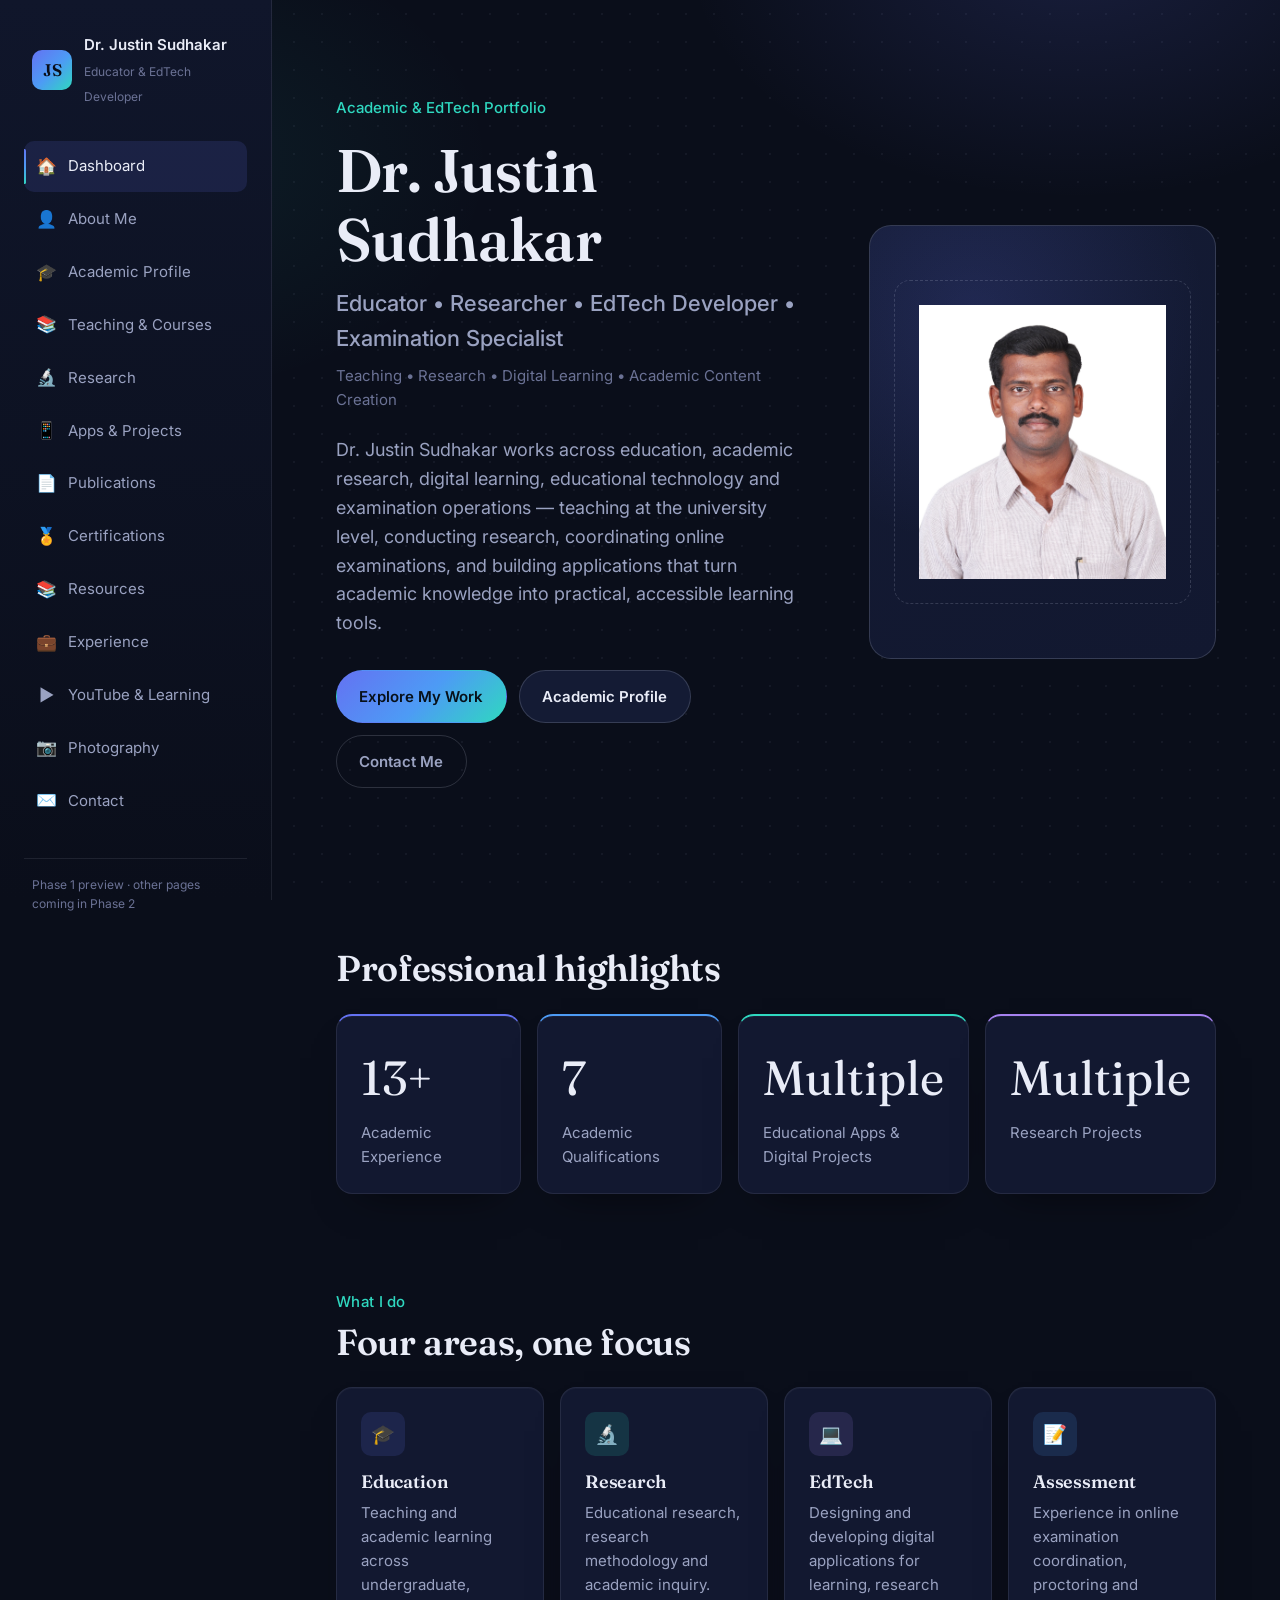
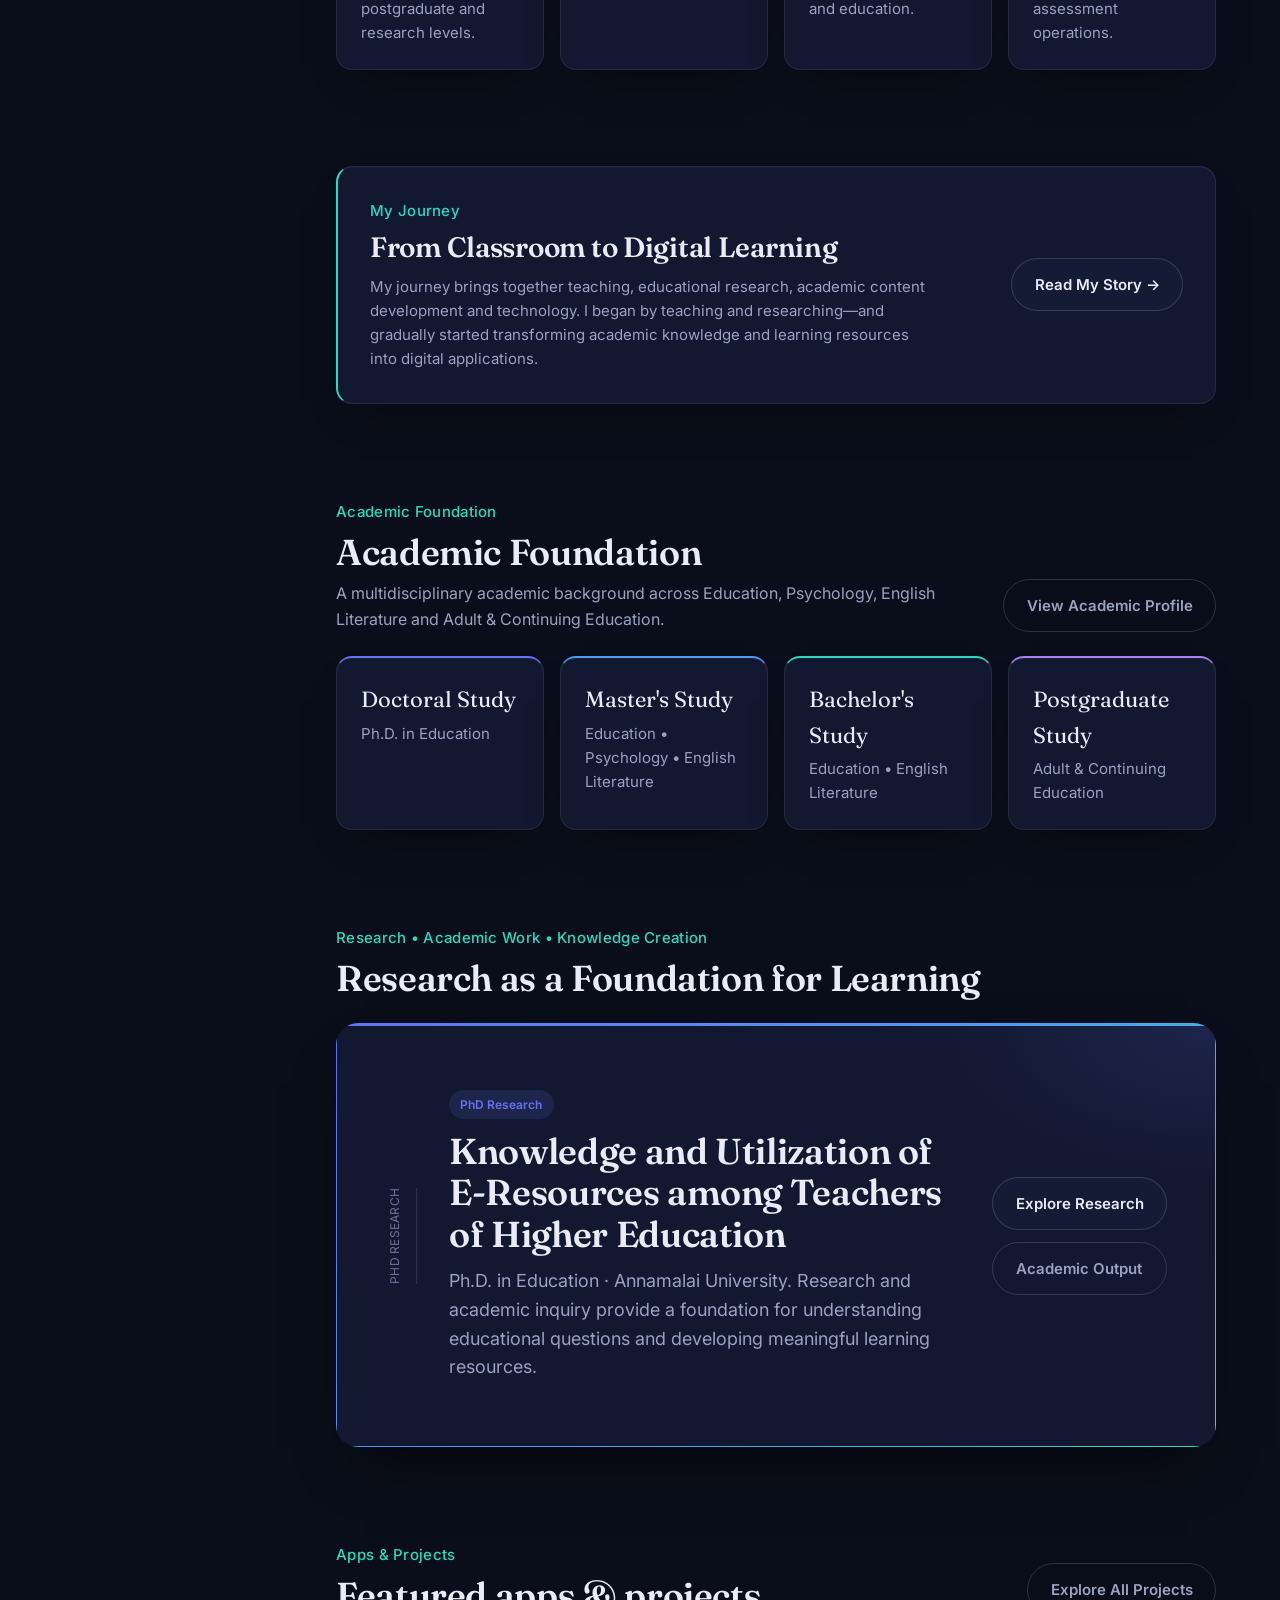
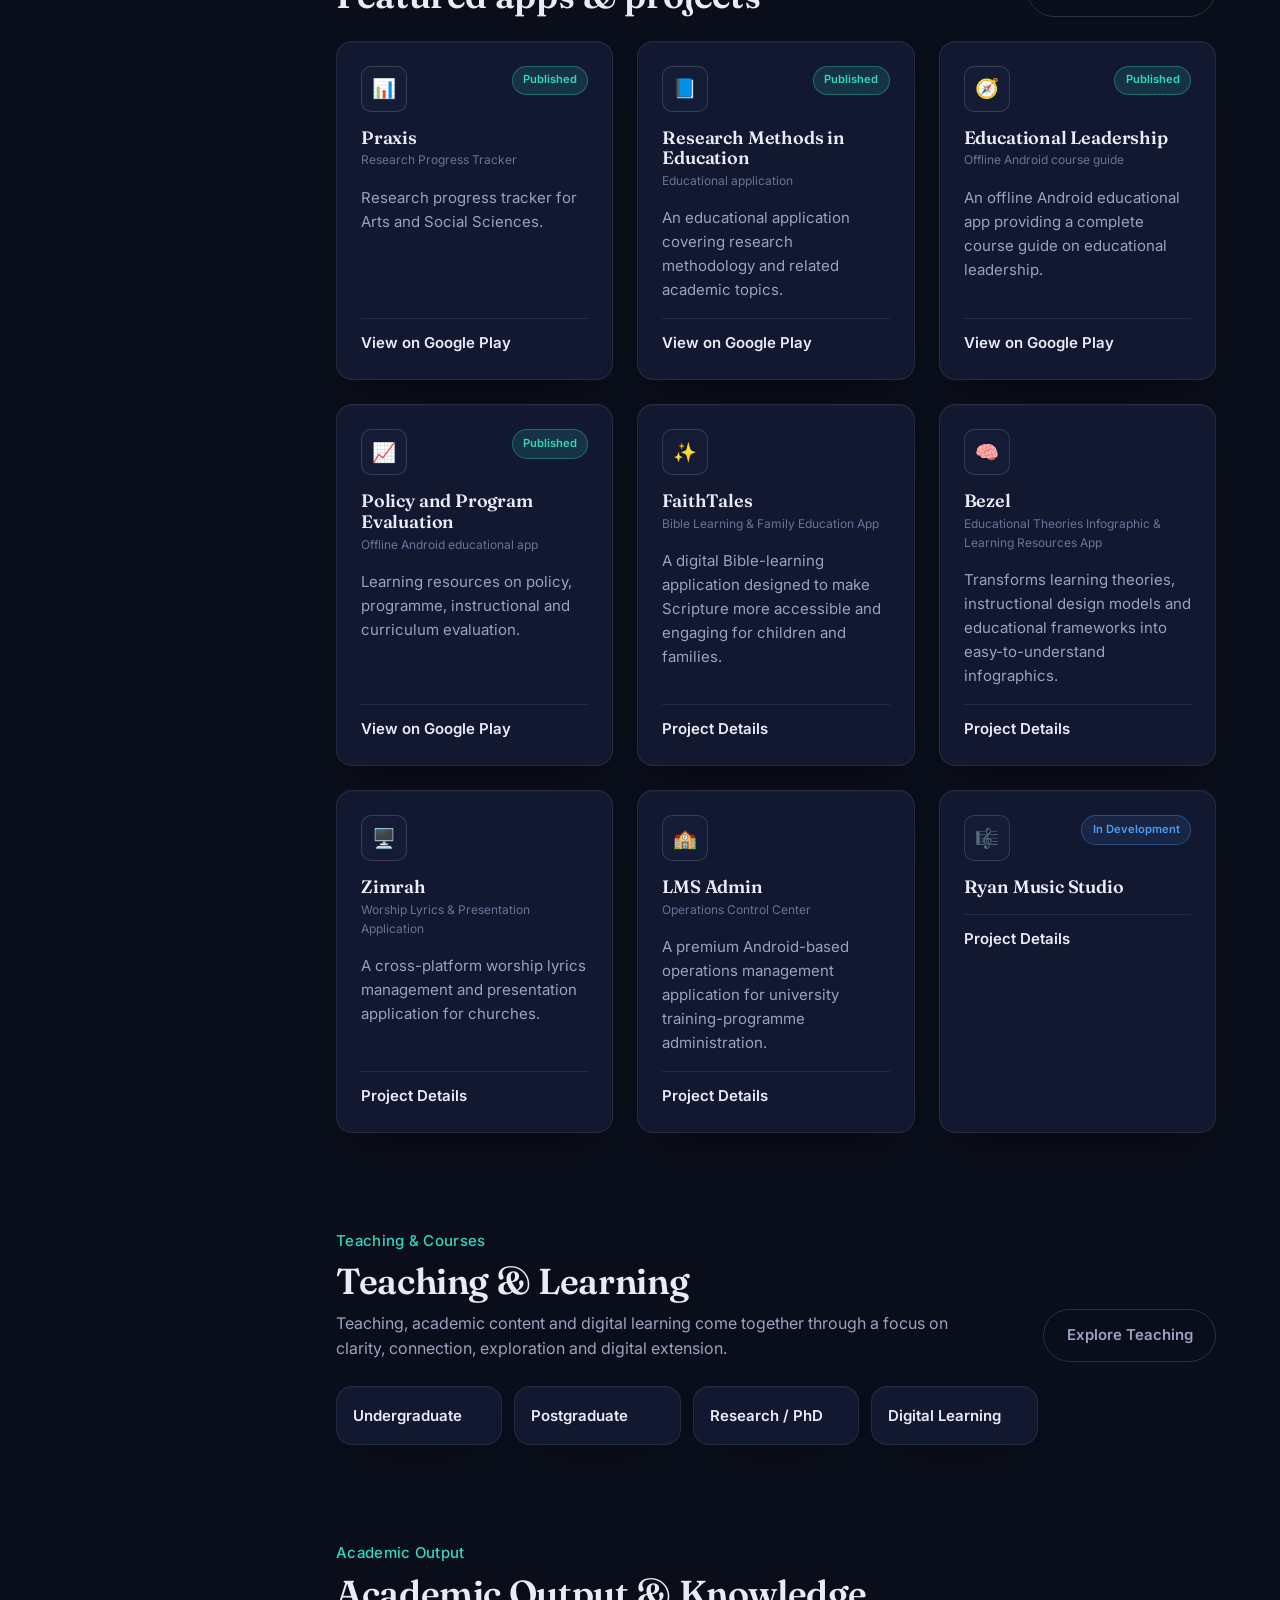
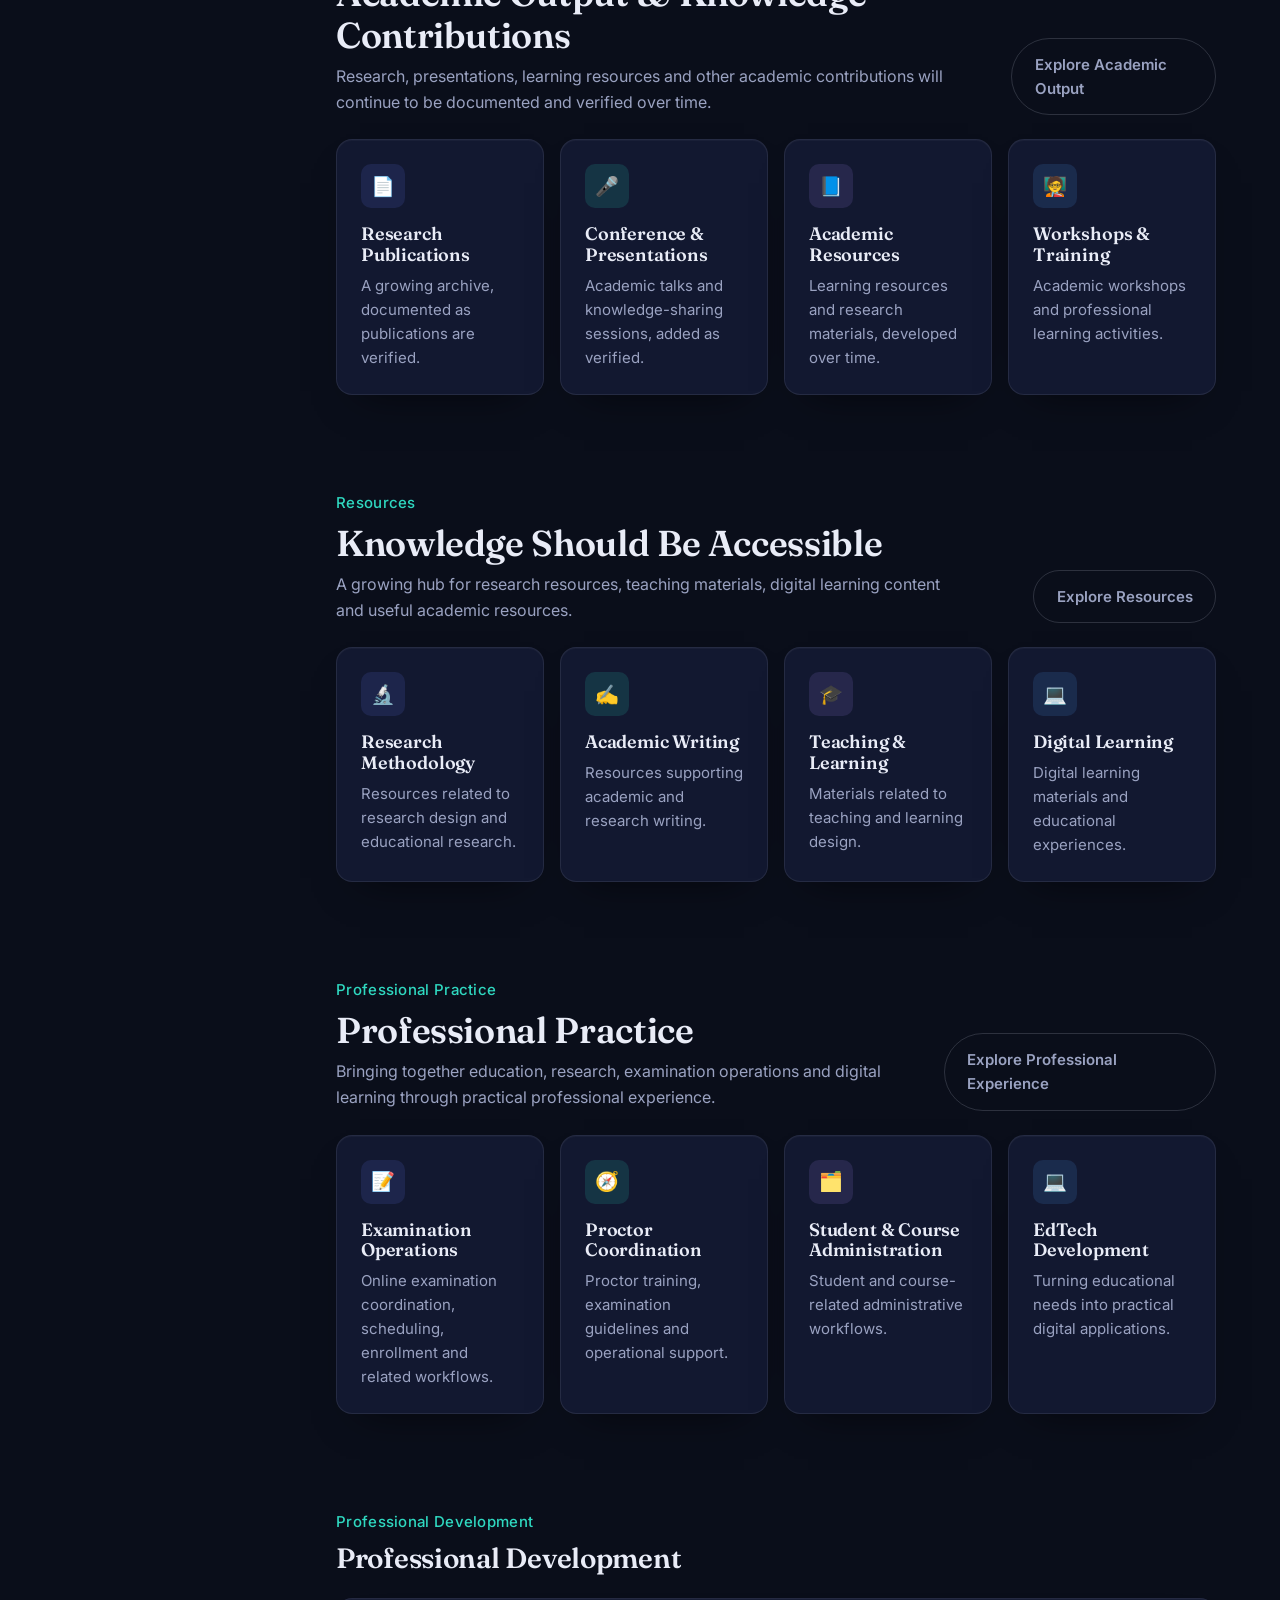
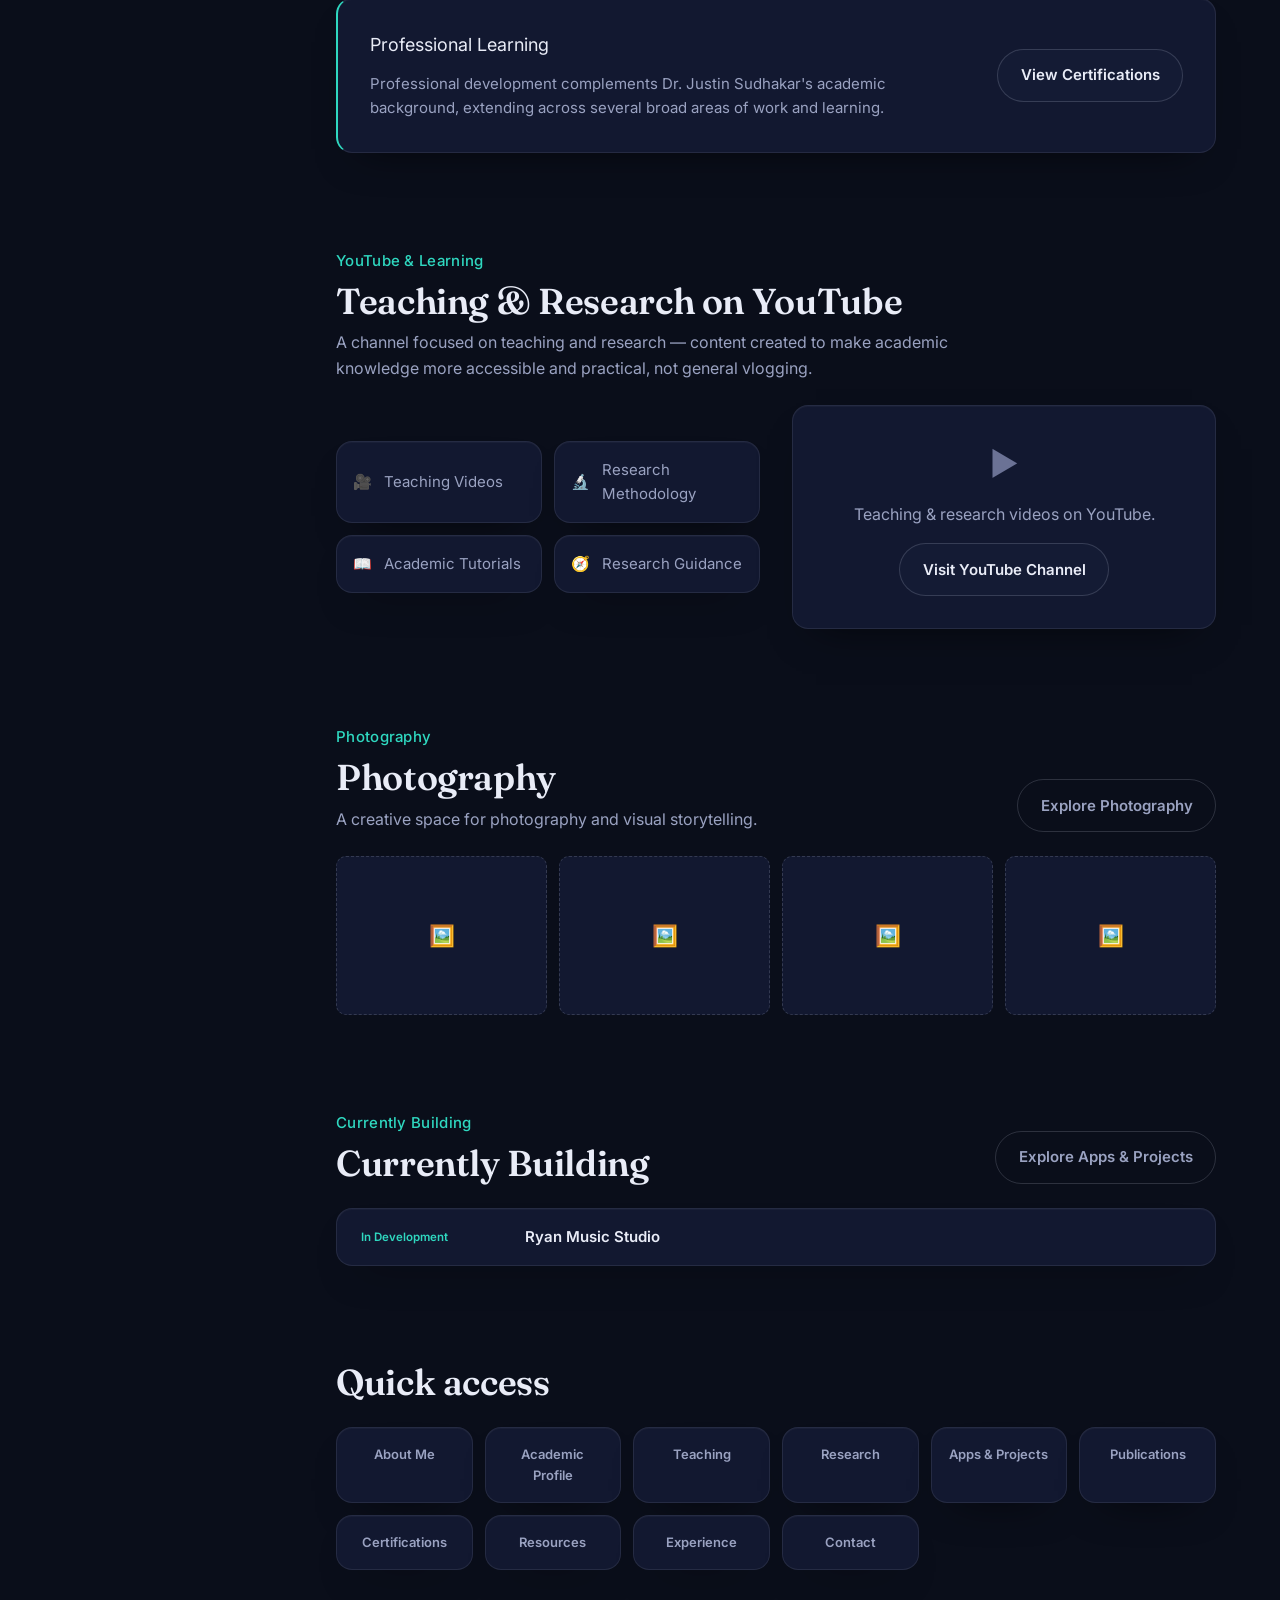
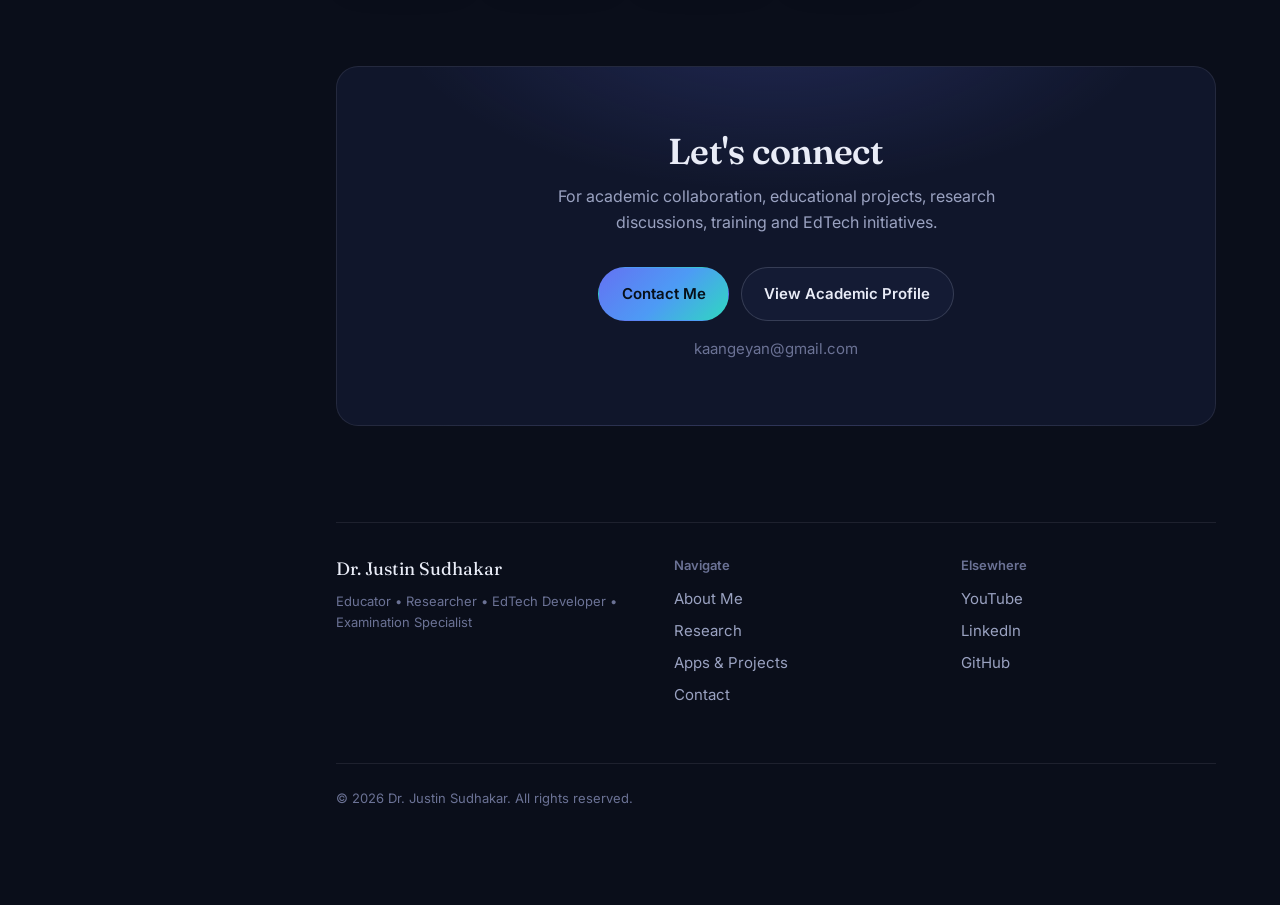
==== index.html @ 2cd18931 "Clean portfolio placeholders and metadata Co-Authored-By: Claude Opus 5.5 <noreply@anthropic.com>" ====
<!DOCTYPE html>
<html lang="en">
<head>
<meta charset="UTF-8" />
<meta name="viewport" content="width=device-width, initial-scale=1.0" />
<title>Academic &amp; EdTech Portfolio | Dr. Justin Sudhakar</title>
<meta name="description" content="Dr. Justin Sudhakar is an educator and researcher working across teaching, academic research and educational technology, building digital tools that make learning more accessible." />
<meta property="og:title" content="Academic & EdTech Portfolio | Dr. Justin Sudhakar" />
<meta property="og:description" content="Dr. Justin Sudhakar is an educator and researcher working across teaching, academic research and educational technology, building digital tools that make learning more accessible." />
<meta property="og:type" content="profile" />
<meta property="og:url" content="https://kaangeyan.github.io/justin-portfolio/" />
<meta property="og:image" content="[ADD OG IMAGE URL]" />
<link rel="canonical" href="https://kaangeyan.github.io/justin-portfolio/" />
<link rel="icon" href="data:," />

<link rel="preconnect" href="https://fonts.googleapis.com" />
<link rel="preconnect" href="https://fonts.gstatic.com" crossorigin />
<link href="https://fonts.googleapis.com/css2?family=Fraunces:opsz,wght@9..144,500;9..144,600&family=Inter:wght@400;500;600;700&display=swap" rel="stylesheet" />

<link rel="stylesheet" href="css/styles.css" />
</head>
<body>
<div class="bg-field" aria-hidden="true"></div>

<div class="shell">

  <!-- ================= Sidebar navigation (desktop) ================= -->
  <aside class="sidebar" aria-label="Primary">
    <a class="brand" href="index.html">
      <span class="brand-mark" aria-hidden="true">JS</span>
      <span class="brand-text">
        <span class="brand-name">Dr. Justin Sudhakar</span>
        <span class="brand-role">Educator &amp; EdTech Developer</span>
      </span>
    </a>

    <nav>
      <ul class="nav-list">
        <li><a class="nav-link" href="index.html" aria-current="page"><span class="nav-icon">🏠</span>Dashboard</a></li>
        <li><a class="nav-link" href="about.html"><span class="nav-icon">👤</span>About Me</a></li>
        <li><a class="nav-link" href="academic-profile.html"><span class="nav-icon">🎓</span>Academic Profile</a></li>
        <li><a class="nav-link" href="teaching.html"><span class="nav-icon">📚</span>Teaching &amp; Courses</a></li>
        <li><a class="nav-link" href="research.html"><span class="nav-icon">🔬</span>Research</a></li>
        <li><a class="nav-link" href="projects.html"><span class="nav-icon">📱</span>Apps &amp; Projects</a></li>
        <li><a class="nav-link" href="publications.html"><span class="nav-icon">📄</span>Publications</a></li>
        <li><a class="nav-link" href="certifications.html"><span class="nav-icon">🏅</span>Certifications</a></li>
        <li><a class="nav-link" href="resources.html"><span class="nav-icon">📚</span>Resources</a></li>
        <li><a class="nav-link" href="experience.html"><span class="nav-icon">💼</span>Experience</a></li>
        <li><a class="nav-link" href="youtube.html"><span class="nav-icon">▶️</span>YouTube &amp; Learning</a></li>
        <li><a class="nav-link" href="photography.html"><span class="nav-icon">📷</span>Photography</a></li>
        <li><a class="nav-link" href="contact.html"><span class="nav-icon">✉️</span>Contact</a></li>
      </ul>
    </nav>

    <div class="sidebar-footer">
      Phase 1 preview · other pages coming in Phase 2
    </div>
  </aside>

  <!-- ================= Mobile top bar ================= -->
  <header class="topbar">
    <a class="brand" href="index.html" style="padding:0;">
      <span class="brand-mark" aria-hidden="true">JS</span>
      <span class="brand-text">
        <span class="brand-name">Dr. Justin Sudhakar</span>
      </span>
    </a>
    <button class="menu-toggle" id="menuToggle" aria-label="Open menu" aria-expanded="false" aria-controls="mobileNav">
      <span aria-hidden="true">☰</span>
    </button>
  </header>

  <!-- ================= Mobile nav drawer ================= -->
  <div class="mobile-nav" id="mobileNav">
    <div class="mobile-nav-backdrop" id="mobileNavBackdrop"></div>
    <div class="mobile-nav-panel" role="dialog" aria-modal="true" aria-label="Site navigation">
      <div class="mobile-nav-header">
        <span class="brand-text">
          <span class="brand-name">Menu</span>
        </span>
        <button class="menu-toggle" id="menuClose" aria-label="Close menu">
          <span aria-hidden="true">✕</span>
        </button>
      </div>
      <nav>
        <ul class="nav-list">
          <li><a class="nav-link" href="index.html" aria-current="page"><span class="nav-icon">🏠</span>Dashboard</a></li>
          <li><a class="nav-link" href="about.html"><span class="nav-icon">👤</span>About Me</a></li>
          <li><a class="nav-link" href="academic-profile.html"><span class="nav-icon">🎓</span>Academic Profile</a></li>
          <li><a class="nav-link" href="teaching.html"><span class="nav-icon">📚</span>Teaching &amp; Courses</a></li>
          <li><a class="nav-link" href="research.html"><span class="nav-icon">🔬</span>Research</a></li>
          <li><a class="nav-link" href="projects.html"><span class="nav-icon">📱</span>Apps &amp; Projects</a></li>
          <li><a class="nav-link" href="publications.html"><span class="nav-icon">📄</span>Publications</a></li>
          <li><a class="nav-link" href="certifications.html"><span class="nav-icon">🏅</span>Certifications</a></li>
          <li><a class="nav-link" href="resources.html"><span class="nav-icon">📚</span>Resources</a></li>
          <li><a class="nav-link" href="experience.html"><span class="nav-icon">💼</span>Experience</a></li>
          <li><a class="nav-link" href="youtube.html"><span class="nav-icon">▶️</span>YouTube &amp; Learning</a></li>
          <li><a class="nav-link" href="photography.html"><span class="nav-icon">📷</span>Photography</a></li>
          <li><a class="nav-link" href="contact.html"><span class="nav-icon">✉️</span>Contact</a></li>
        </ul>
      </nav>
    </div>
  </div>

  <!-- ================= Main content ================= -->
  <main class="main" id="main">

    <!-- ===== Hero ===== -->
    <section class="hero page-section">
      <div>
        <p class="hero-eyebrow">Academic &amp; EdTech Portfolio</p>
        <h1 class="hero-name">Dr. Justin Sudhakar</h1>
        <p class="hero-role">Educator • Researcher • EdTech Developer • Examination Specialist</p>
        <p class="hero-tags">Teaching • Research • Digital Learning • Academic Content Creation</p>
        <p class="hero-copy">
          Dr. Justin Sudhakar works across education, academic research, digital learning,
          educational technology and examination operations — teaching at the university level,
          conducting research, coordinating online examinations, and building applications that
          turn academic knowledge into practical, accessible learning tools.
        </p>
        <div class="hero-actions">
          <a class="btn btn-primary" href="projects.html">Explore My Work</a>
          <a class="btn btn-secondary" href="academic-profile.html">Academic Profile</a>
          <a class="btn btn-ghost" href="contact.html">Contact Me</a>
        </div>
      </div>
      <div class="hero-portrait">
<div class="portrait-placeholder">
  <img
    src="assets/img/justin-sudhakar.jpg"
    alt="Dr. Justin Sudhakar"
    class="hero-portrait-img"
  >
</div>
      </div>
    </section>

    <!-- ===== Professional highlights ===== -->
    <section class="page-section" aria-labelledby="highlights-title">
      <h2 class="section-title" id="highlights-title">Professional highlights</h2>
      <div class="metric-grid" style="margin-top:var(--sp-5);">
        <div class="card metric-card">
          <div class="metric-value">13+</div>
          <div class="metric-label">Academic Experience</div>
        </div>
        <div class="card metric-card">
          <div class="metric-value">7</div>
          <div class="metric-label">Academic Qualifications</div>
        </div>
        <div class="card metric-card">
          <div class="metric-value">Multiple</div>
          <div class="metric-label">Educational Apps &amp; Digital Projects</div>
        </div>
        <div class="card metric-card">
          <div class="metric-value">Multiple</div>
          <div class="metric-label">Research Projects</div>
        </div>
      </div>
    </section>

    <!-- ===== What I do ===== -->
    <section class="page-section" aria-labelledby="focus-title">
      <div class="section-head">
        <div>
          <p class="eyebrow">What I do</p>
          <h2 class="section-title" id="focus-title">Four areas, one focus</h2>
        </div>
      </div>
      <div class="focus-grid">
        <div class="card focus-card">
          <div class="focus-icon" aria-hidden="true">🎓</div>
          <h3 class="focus-title">Education</h3>
          <p class="focus-desc">Teaching and academic learning across undergraduate, postgraduate and research levels.</p>
        </div>
        <div class="card focus-card">
          <div class="focus-icon" aria-hidden="true">🔬</div>
          <h3 class="focus-title">Research</h3>
          <p class="focus-desc">Educational research, research methodology and academic inquiry.</p>
        </div>
        <div class="card focus-card">
          <div class="focus-icon" aria-hidden="true">💻</div>
          <h3 class="focus-title">EdTech</h3>
          <p class="focus-desc">Designing and developing digital applications for learning, research and education.</p>
        </div>
        <div class="card focus-card">
          <div class="focus-icon" aria-hidden="true">📝</div>
          <h3 class="focus-title">Assessment</h3>
          <p class="focus-desc">Experience in online examination coordination, proctoring and assessment operations.</p>
        </div>
      </div>
    </section>

    <!-- ===== Journey teaser ===== -->
    <section class="page-section" aria-labelledby="journey-title">
      <div class="card journey-panel">
        <div>
          <p class="eyebrow">My Journey</p>
          <h2 class="section-title" id="journey-title" style="margin-top:var(--sp-2); font-size:var(--fs-xl);">From Classroom to Digital Learning</h2>
          <p class="journey-copy">My journey brings together teaching, educational research, academic content development and technology. I began by teaching and researching—and gradually started transforming academic knowledge and learning resources into digital applications.</p>
        </div>
        <a class="btn btn-secondary journey-btn" href="about.html">Read My Story →</a>
      </div>
    </section>

    <!-- ===== Academic Foundation ===== -->
    <section class="page-section" aria-labelledby="foundation-title">
      <div class="section-head">
        <div>
          <p class="eyebrow">Academic Foundation</p>
          <h2 class="section-title" id="foundation-title">Academic Foundation</h2>
          <p class="section-lede">A multidisciplinary academic background across Education, Psychology, English Literature and Adult &amp; Continuing Education.</p>
        </div>
        <a class="btn btn-ghost" href="academic-profile.html">View Academic Profile</a>
      </div>
      <div class="metric-grid" style="margin-top:var(--sp-5);">
        <div class="card metric-card">
          <div class="metric-value" style="font-size:var(--fs-lg);">Doctoral Study</div>
          <div class="metric-label">Ph.D. in Education</div>
        </div>
        <div class="card metric-card">
          <div class="metric-value" style="font-size:var(--fs-lg);">Master's Study</div>
          <div class="metric-label">Education • Psychology • English Literature</div>
        </div>
        <div class="card metric-card">
          <div class="metric-value" style="font-size:var(--fs-lg);">Bachelor's Study</div>
          <div class="metric-label">Education • English Literature</div>
        </div>
        <div class="card metric-card">
          <div class="metric-value" style="font-size:var(--fs-lg);">Postgraduate Study</div>
          <div class="metric-label">Adult &amp; Continuing Education</div>
        </div>
      </div>
    </section>

    <!-- ===== Featured research ===== -->
    <section class="page-section" aria-labelledby="research-title">
      <p class="eyebrow">Research • Academic Work • Knowledge Creation</p>
      <h2 class="section-title" id="research-title" style="margin-top:var(--sp-2);">Research as a Foundation for Learning</h2>

      <div class="research-feature research-feature--emphasis" style="margin-top:var(--sp-5);">
        <span class="research-kicker" aria-hidden="true">PHD RESEARCH</span>
        <div>
          <span class="research-tag">PhD Research</span>
          <h3 class="research-title">Knowledge and Utilization of E-Resources among Teachers of Higher Education</h3>
          <p class="research-note">Ph.D. in Education · Annamalai University. Research and academic inquiry provide a foundation for understanding educational questions and developing meaningful learning resources.</p>
        </div>
        <div style="display:flex; flex-direction:column; gap:var(--sp-3);">
          <a class="btn btn-secondary" href="research.html">Explore Research</a>
          <a class="btn btn-ghost" href="publications.html">Academic Output</a>
        </div>
      </div>
    </section>

    <!-- ===== Featured apps & projects ===== -->
    <section class="page-section" aria-labelledby="projects-title">
      <div class="section-head">
        <div>
          <p class="eyebrow">Apps &amp; Projects</p>
          <h2 class="section-title" id="projects-title">Featured apps &amp; projects</h2>
        </div>
        <a class="btn btn-ghost" href="projects.html">Explore All Projects</a>
      </div>

      <div class="project-grid">

        <article class="card project-card">
          <div class="project-top">
            <div class="project-icon" aria-hidden="true">📊</div>
            <span class="status-badge is-published">Published</span>
          </div>
          <div>
            <h3 class="project-name">Praxis</h3>
            <p class="project-category">Research Progress Tracker</p>
          </div>
          <p class="project-desc">Research progress tracker for Arts and Social Sciences.</p>
          <a class="project-link" href="https://play.google.com/store/apps/details?id=com.praxis.app" target="_blank" rel="noopener noreferrer">View on Google Play</a>
        </article>

        <article class="card project-card">
          <div class="project-top">
            <div class="project-icon" aria-hidden="true">📘</div>
            <span class="status-badge is-published">Published</span>
          </div>
          <div>
            <h3 class="project-name">Research Methods in Education</h3>
            <p class="project-category">Educational application</p>
          </div>
          <p class="project-desc">An educational application covering research methodology and related academic topics.</p>
          <a class="project-link" href="https://play.google.com/store/apps/details?id=com.justinsnotes.educationalresearchmethodology" target="_blank" rel="noopener noreferrer">View on Google Play</a>
        </article>

        <article class="card project-card">
          <div class="project-top">
            <div class="project-icon" aria-hidden="true">🧭</div>
            <span class="status-badge is-published">Published</span>
          </div>
          <div>
            <h3 class="project-name">Educational Leadership</h3>
            <p class="project-category">Offline Android course guide</p>
          </div>
          <p class="project-desc">An offline Android educational app providing a complete course guide on educational leadership.</p>
          <a class="project-link" href="https://play.google.com/store/apps/details?id=com.kaangeyan.eduleadership" target="_blank" rel="noopener noreferrer">View on Google Play</a>
        </article>

        <article class="card project-card">
          <div class="project-top">
            <div class="project-icon" aria-hidden="true">📈</div>
            <span class="status-badge is-published">Published</span>
          </div>
          <div>
            <h3 class="project-name">Policy and Program Evaluation</h3>
            <p class="project-category">Offline Android educational app</p>
          </div>
          <p class="project-desc">Learning resources on policy, programme, instructional and curriculum evaluation.</p>
          <a class="project-link" href="https://play.google.com/store/apps/details?id=com.justinsnotes.policyprogrameval" target="_blank" rel="noopener noreferrer">View on Google Play</a>
        </article>

        <article class="card project-card">
          <div class="project-top">
            <div class="project-icon" aria-hidden="true">✨</div>
          </div>
          <div>
            <h3 class="project-name">FaithTales</h3>
            <p class="project-category">Bible Learning &amp; Family Education App</p>
          </div>
          <p class="project-desc">A digital Bible-learning application designed to make Scripture more accessible and engaging for children and families.</p>
          <a class="project-link" href="projects.html#faithtales">Project Details</a>
        </article>

        <article class="card project-card">
          <div class="project-top">
            <div class="project-icon" aria-hidden="true">🧠</div>
          </div>
          <div>
            <h3 class="project-name">Bezel</h3>
            <p class="project-category">Educational Theories Infographic &amp; Learning Resources App</p>
          </div>
          <p class="project-desc">Transforms learning theories, instructional design models and educational frameworks into easy-to-understand infographics.</p>
          <a class="project-link" href="projects.html#bezel">Project Details</a>
        </article>

        <article class="card project-card">
          <div class="project-top">
            <div class="project-icon" aria-hidden="true">🖥️</div>
          </div>
          <div>
            <h3 class="project-name">Zimrah</h3>
            <p class="project-category">Worship Lyrics &amp; Presentation Application</p>
          </div>
          <p class="project-desc">A cross-platform worship lyrics management and presentation application for churches.</p>
          <a class="project-link" href="projects.html#zimrah">Project Details</a>
        </article>

        <article class="card project-card">
          <div class="project-top">
            <div class="project-icon" aria-hidden="true">🏫</div>
          </div>
          <div>
            <h3 class="project-name">LMS Admin</h3>
            <p class="project-category">Operations Control Center</p>
          </div>
          <p class="project-desc">A premium Android-based operations management application for university training-programme administration.</p>
          <a class="project-link" href="projects.html#lms-admin">Project Details</a>
        </article>

        <article class="card project-card">
          <div class="project-top">
            <div class="project-icon" aria-hidden="true">🎼</div>
            <span class="status-badge is-progress">In Development</span>
          </div>
          <div>
            <h3 class="project-name">Ryan Music Studio</h3>
          </div>
          <a class="project-link" href="projects.html#ryan-music-studio">Project Details</a>
        </article>

      </div>
    </section>

    <!-- ===== Teaching & courses ===== -->
    <section class="page-section" aria-labelledby="teaching-title">
      <div class="section-head">
        <div>
          <p class="eyebrow">Teaching &amp; Courses</p>
          <h2 class="section-title" id="teaching-title">Teaching &amp; Learning</h2>
          <p class="section-lede">Teaching, academic content and digital learning come together through a focus on clarity, connection, exploration and digital extension.</p>
        </div>
        <a class="btn btn-ghost" href="teaching.html">Explore Teaching</a>
      </div>
      <div class="teach-grid">
        <div class="card teach-card"><span class="teach-title">Undergraduate</span></div>
        <div class="card teach-card"><span class="teach-title">Postgraduate</span></div>
        <div class="card teach-card"><span class="teach-title">Research / PhD</span></div>
        <div class="card teach-card"><span class="teach-title">Digital Learning</span></div>
      </div>
    </section>

    <!-- ===== Academic Output ===== -->
    <section class="page-section" aria-labelledby="academic-output-title">
      <div class="section-head">
        <div>
          <p class="eyebrow">Academic Output</p>
          <h2 class="section-title" id="academic-output-title">Academic Output &amp; Knowledge Contributions</h2>
          <p class="section-lede">Research, presentations, learning resources and other academic contributions will continue to be documented and verified over time.</p>
        </div>
        <a class="btn btn-ghost" href="publications.html">Explore Academic Output</a>
      </div>
      <div class="focus-grid">
        <div class="card focus-card">
          <div class="focus-icon" aria-hidden="true">📄</div>
          <h3 class="focus-title">Research Publications</h3>
          <p class="focus-desc">A growing archive, documented as publications are verified.</p>
        </div>
        <div class="card focus-card">
          <div class="focus-icon" aria-hidden="true">🎤</div>
          <h3 class="focus-title">Conference &amp; Presentations</h3>
          <p class="focus-desc">Academic talks and knowledge-sharing sessions, added as verified.</p>
        </div>
        <div class="card focus-card">
          <div class="focus-icon" aria-hidden="true">📘</div>
          <h3 class="focus-title">Academic Resources</h3>
          <p class="focus-desc">Learning resources and research materials, developed over time.</p>
        </div>
        <div class="card focus-card">
          <div class="focus-icon" aria-hidden="true">🧑‍🏫</div>
          <h3 class="focus-title">Workshops &amp; Training</h3>
          <p class="focus-desc">Academic workshops and professional learning activities.</p>
        </div>
      </div>
    </section>

    <!-- ===== Resources ===== -->
    <section class="page-section" aria-labelledby="resources-preview-title">
      <div class="section-head">
        <div>
          <p class="eyebrow">Resources</p>
          <h2 class="section-title" id="resources-preview-title">Knowledge Should Be Accessible</h2>
          <p class="section-lede">A growing hub for research resources, teaching materials, digital learning content and useful academic resources.</p>
        </div>
        <a class="btn btn-ghost" href="resources.html">Explore Resources</a>
      </div>
      <div class="focus-grid">
        <div class="card focus-card">
          <div class="focus-icon" aria-hidden="true">🔬</div>
          <h3 class="focus-title">Research Methodology</h3>
          <p class="focus-desc">Resources related to research design and educational research.</p>
        </div>
        <div class="card focus-card">
          <div class="focus-icon" aria-hidden="true">✍️</div>
          <h3 class="focus-title">Academic Writing</h3>
          <p class="focus-desc">Resources supporting academic and research writing.</p>
        </div>
        <div class="card focus-card">
          <div class="focus-icon" aria-hidden="true">🎓</div>
          <h3 class="focus-title">Teaching &amp; Learning</h3>
          <p class="focus-desc">Materials related to teaching and learning design.</p>
        </div>
        <div class="card focus-card">
          <div class="focus-icon" aria-hidden="true">💻</div>
          <h3 class="focus-title">Digital Learning</h3>
          <p class="focus-desc">Digital learning materials and educational experiences.</p>
        </div>
      </div>
    </section>

    <!-- ===== Professional Experience ===== -->
    <section class="page-section" aria-labelledby="experience-preview-title">
      <div class="section-head">
        <div>
          <p class="eyebrow">Professional Practice</p>
          <h2 class="section-title" id="experience-preview-title">Professional Practice</h2>
          <p class="section-lede">Bringing together education, research, examination operations and digital learning through practical professional experience.</p>
        </div>
        <a class="btn btn-ghost" href="experience.html">Explore Professional Experience</a>
      </div>
      <div class="focus-grid">
        <div class="card focus-card">
          <div class="focus-icon" aria-hidden="true">📝</div>
          <h3 class="focus-title">Examination Operations</h3>
          <p class="focus-desc">Online examination coordination, scheduling, enrollment and related workflows.</p>
        </div>
        <div class="card focus-card">
          <div class="focus-icon" aria-hidden="true">🧭</div>
          <h3 class="focus-title">Proctor Coordination</h3>
          <p class="focus-desc">Proctor training, examination guidelines and operational support.</p>
        </div>
        <div class="card focus-card">
          <div class="focus-icon" aria-hidden="true">🗂️</div>
          <h3 class="focus-title">Student &amp; Course Administration</h3>
          <p class="focus-desc">Student and course-related administrative workflows.</p>
        </div>
        <div class="card focus-card">
          <div class="focus-icon" aria-hidden="true">💻</div>
          <h3 class="focus-title">EdTech Development</h3>
          <p class="focus-desc">Turning educational needs into practical digital applications.</p>
        </div>
      </div>
    </section>

    <!-- ===== Certifications ===== -->
    <section class="page-section" aria-labelledby="cert-preview-title">
      <p class="eyebrow">Professional Development</p>
      <h2 class="section-title" id="cert-preview-title" style="margin-top:var(--sp-2); font-size:var(--fs-xl);">Professional Development</h2>
      <div class="card journey-panel" style="margin-top:var(--sp-5);">
        <div>
          <div class="teach-title" style="font-size:var(--fs-md); color:var(--text);">Professional Learning</div>
          <p class="journey-copy">Professional development complements Dr. Justin Sudhakar's academic background, extending across several broad areas of work and learning.</p>
        </div>
        <a class="btn btn-secondary journey-btn" href="certifications.html">View Certifications</a>
      </div>
    </section>

    <!-- ===== YouTube & Learning ===== -->
    <section class="page-section" aria-labelledby="youtube-title">
      <p class="eyebrow">YouTube &amp; Learning</p>
      <h2 class="section-title" id="youtube-title" style="margin-top:var(--sp-2);">Teaching &amp; Research on YouTube</h2>
      <p class="section-lede">A channel focused on teaching and research — content created to make academic knowledge more accessible and practical, not general vlogging.</p>

      <div class="split-panel" style="margin-top:var(--sp-5);">
        <div class="chip-grid">
          <div class="card chip-card"><span class="chip-icon" aria-hidden="true">🎥</span>Teaching Videos</div>
          <div class="card chip-card"><span class="chip-icon" aria-hidden="true">🔬</span>Research Methodology</div>
          <div class="card chip-card"><span class="chip-icon" aria-hidden="true">📖</span>Academic Tutorials</div>
          <div class="card chip-card"><span class="chip-icon" aria-hidden="true">🧭</span>Research Guidance</div>
        </div>
        <div class="card yt-panel">
          <div class="placeholder-icon" aria-hidden="true">▶️</div>
          <p style="margin-top:var(--sp-3);">Teaching &amp; research videos on YouTube.</p>
          <a class="btn btn-secondary" style="margin-top:var(--sp-4);" href="https://www.youtube.com/channel/UCAciCJotVFrAyKCNyshcMDw?view_as=subscriber" target="_blank" rel="noopener noreferrer">Visit YouTube Channel</a>
        </div>
      </div>
    </section>

    <!-- ===== Photography preview ===== -->
    <section class="page-section" aria-labelledby="photo-title">
      <div class="section-head">
        <div>
          <p class="eyebrow">Photography</p>
          <h2 class="section-title" id="photo-title">Photography</h2>
          <p class="section-lede">A creative space for photography and visual storytelling.</p>
        </div>
        <a class="btn btn-ghost" href="photography.html">Explore Photography</a>
      </div>
      <div class="photo-strip">
        <div class="photo-tile" aria-hidden="true">🖼️</div>
        <div class="photo-tile" aria-hidden="true">🖼️</div>
        <div class="photo-tile" aria-hidden="true">🖼️</div>
        <div class="photo-tile" aria-hidden="true">🖼️</div>
      </div>
    </section>

    <!-- ===== Currently Building ===== -->
    <section class="page-section" aria-labelledby="updates-title">
      <div class="section-head">
        <div>
          <p class="eyebrow">Currently Building</p>
          <h2 class="section-title" id="updates-title" style="margin-top:var(--sp-2);">Currently Building</h2>
        </div>
        <a class="btn btn-ghost" href="projects.html">Explore Apps &amp; Projects</a>
      </div>
      <div class="timeline" style="margin-top:var(--sp-5);">
        <div class="card timeline-item">
          <span class="timeline-tag">In Development</span>
          <div>
            <div class="timeline-title">Ryan Music Studio</div>
          </div>
        </div>
      </div>
    </section>

    <!-- ===== Quick access ===== -->
    <section class="page-section" aria-labelledby="quick-title">
      <h2 class="section-title" id="quick-title">Quick access</h2>
      <div class="quick-grid" style="margin-top:var(--sp-5);">
        <a class="card quick-link" href="about.html">About Me</a>
        <a class="card quick-link" href="academic-profile.html">Academic Profile</a>
        <a class="card quick-link" href="teaching.html">Teaching</a>
        <a class="card quick-link" href="research.html">Research</a>
        <a class="card quick-link" href="projects.html">Apps &amp; Projects</a>
        <a class="card quick-link" href="publications.html">Publications</a>
        <a class="card quick-link" href="certifications.html">Certifications</a>
        <a class="card quick-link" href="resources.html">Resources</a>
        <a class="card quick-link" href="experience.html">Experience</a>
        <a class="card quick-link" href="contact.html">Contact</a>
      </div>
    </section>

    <!-- ===== Contact CTA ===== -->
    <section class="page-section" aria-labelledby="cta-title">
      <div class="cta-panel">
        <h2 class="cta-title" id="cta-title">Let's connect</h2>
        <p class="cta-copy">For academic collaboration, educational projects, research discussions, training and EdTech initiatives.</p>
        <div class="cta-actions">
          <a class="btn btn-primary" href="contact.html">Contact Me</a>
          <a class="btn btn-secondary" href="academic-profile.html">View Academic Profile</a>
        </div>
        <p class="cta-email"><a href="mailto:kaangeyan@gmail.com">kaangeyan@gmail.com</a></p>
      </div>
    </section>

    <!-- ===== Footer ===== -->
    <footer class="page-section site-footer">
      <div class="footer-brand">
        <div class="brand-name">Dr. Justin Sudhakar</div>
        <p class="brand-role">Educator • Researcher • EdTech Developer • Examination Specialist</p>
      </div>
      <div>
        <div class="footer-col-title">Navigate</div>
        <nav class="footer-links">
          <a href="about.html">About Me</a>
          <a href="research.html">Research</a>
          <a href="projects.html">Apps &amp; Projects</a>
          <a href="contact.html">Contact</a>
        </nav>
      </div>
      <div>
        <div class="footer-col-title">Elsewhere</div>
        <nav class="footer-links">
          <a href="https://www.youtube.com/channel/UCAciCJotVFrAyKCNyshcMDw?view_as=subscriber" target="_blank" rel="noopener noreferrer">YouTube</a>
          <a href="https://www.linkedin.com/in/justinkaangeyan" target="_blank" rel="noopener noreferrer">LinkedIn</a>
          <a href="https://github.com/kaangeyan" target="_blank" rel="noopener noreferrer">GitHub</a>
        </nav>
      </div>
      <div class="footer-bottom">
        <span>© 2026 Dr. Justin Sudhakar. All rights reserved.</span>
      </div>
    </footer>

  </main>
</div>

<script src="js/main.js"></script>
</body>
</html>
---- css/styles.css ----
/* ==========================================================================
   Dr. Justin Sudhakar — Portfolio
   Design system + Phase 1 (Dashboard) styles
   ========================================================================== */

/* ---------- Design tokens ---------- */
:root {
  /* Color: deep navy base, indigo/blue primary, teal secondary, restrained purple */
  --bg: #0a0e1a;
  --bg-elevated: #10162b;
  --bg-elevated-2: #141b34;
  --bg-card: #121830;

  --border: rgba(226, 232, 255, 0.09);
  --border-strong: rgba(226, 232, 255, 0.16);

  --text: #e9ecf7;
  --text-muted: #9aa2c1;
  --text-faint: #6b7295;

  --indigo: #6472f2;
  --indigo-soft: rgba(100, 114, 242, 0.14);
  --blue: #4d9bf5;
  --teal: #2fd8c0;
  --teal-soft: rgba(47, 216, 192, 0.14);
  --purple: #a682f0;

  --accent-gradient: linear-gradient(135deg, #6472f2 0%, #4d9bf5 52%, #2fd8c0 100%);

  /* Type */
  --font-display: "Fraunces", "Iowan Old Style", "Palatino Linotype", serif;
  --font-body: "Inter", -apple-system, BlinkMacSystemFont, "Segoe UI", sans-serif;

  /* Scale (major third-ish, tuned by hand) */
  --fs-xs: 0.8125rem;
  --fs-sm: 0.9375rem;
  --fs-base: 1rem;
  --fs-md: 1.125rem;
  --fs-lg: 1.375rem;
  --fs-xl: 1.75rem;
  --fs-2xl: 2.25rem;
  --fs-3xl: 3rem;
  --fs-4xl: 3.75rem;

  /* Space */
  --sp-1: 0.25rem;
  --sp-2: 0.5rem;
  --sp-3: 0.75rem;
  --sp-4: 1rem;
  --sp-5: 1.5rem;
  --sp-6: 2rem;
  --sp-7: 3rem;
  --sp-8: 4rem;
  --sp-9: 6rem;

  /* Shape */
  --radius-sm: 10px;
  --radius-md: 16px;
  --radius-lg: 22px;
  --radius-pill: 999px;

  --shadow-card: 0 1px 0 rgba(255, 255, 255, 0.03) inset, 0 20px 40px -24px rgba(0, 0, 0, 0.65);
  --shadow-elevated: 0 30px 60px -30px rgba(0, 0, 0, 0.75);

  --ease: cubic-bezier(0.16, 1, 0.3, 1);
  --sidebar-w: 272px;
}

/* ---------- Reset ---------- */
*,
*::before,
*::after {
  box-sizing: border-box;
}

html {
  scroll-behavior: smooth;
}

@media (prefers-reduced-motion: reduce) {
  html {
    scroll-behavior: auto;
  }
  *,
  *::before,
  *::after {
    animation-duration: 0.01ms !important;
    animation-iteration-count: 1 !important;
    transition-duration: 0.01ms !important;
  }
}

body {
  margin: 0;
  background: var(--bg);
  color: var(--text);
  font-family: var(--font-body);
  font-size: var(--fs-base);
  line-height: 1.6;
  -webkit-font-smoothing: antialiased;
  text-rendering: optimizeLegibility;
}

img {
  max-width: 100%;
  display: block;
}

a {
  color: inherit;
  text-decoration: none;
}

h1, h2, h3, h4 {
  font-family: var(--font-display);
  font-weight: 600;
  line-height: 1.15;
  margin: 0;
  letter-spacing: -0.01em;
}

p {
  margin: 0;
  color: var(--text-muted);
}

ul {
  list-style: none;
  margin: 0;
  padding: 0;
}

button {
  font-family: inherit;
  cursor: pointer;
}

:focus-visible {
  outline: 2px solid var(--teal);
  outline-offset: 3px;
  border-radius: 4px;
}

/* Subtle ambient background texture, not a cyberpunk glow */
.bg-field {
  position: fixed;
  inset: 0;
  z-index: -1;
  background:
    radial-gradient(650px 420px at 84% -6%, rgba(100, 114, 242, 0.16), transparent 60%),
    radial-gradient(520px 360px at 12% 18%, rgba(47, 216, 192, 0.08), transparent 65%),
    radial-gradient(circle, rgba(226, 232, 255, 0.05) 1px, transparent 1px) 0 0 / 28px 28px,
    var(--bg);
}

/* ---------- Layout shell ---------- */
.shell {
  display: flex;
  min-height: 100vh;
}

/* ---------- Sidebar navigation (desktop) ---------- */
.sidebar {
  position: fixed;
  top: 0;
  left: 0;
  bottom: 0;
  width: var(--sidebar-w);
  padding: var(--sp-6) var(--sp-5);
  display: flex;
  flex-direction: column;
  gap: var(--sp-6);
  background: linear-gradient(180deg, var(--bg-elevated) 0%, var(--bg) 100%);
  border-right: 1px solid var(--border);
  z-index: 40;
}

.brand {
  display: flex;
  align-items: center;
  gap: var(--sp-3);
  padding-inline: var(--sp-2);
}

.brand-mark {
  width: 40px;
  height: 40px;
  border-radius: var(--radius-sm);
  background: var(--accent-gradient);
  display: grid;
  place-items: center;
  font-family: var(--font-display);
  font-weight: 600;
  font-size: 1.05rem;
  color: #0a0e1a;
  flex-shrink: 0;
}

.brand-text .brand-name {
  font-size: var(--fs-sm);
  font-weight: 600;
  color: var(--text);
  white-space: nowrap;
}

.brand-text .brand-role {
  font-size: 0.75rem;
  color: var(--text-faint);
  margin-top: 2px;
}

.nav-list {
  display: flex;
  flex-direction: column;
  gap: 2px;
  flex: 1;
  overflow-y: auto;
}

.nav-link {
  display: flex;
  align-items: center;
  gap: var(--sp-3);
  padding: var(--sp-3) var(--sp-3);
  border-radius: var(--radius-sm);
  color: var(--text-muted);
  font-size: var(--fs-sm);
  transition: background 0.18s var(--ease), color 0.18s var(--ease);
}

.nav-link .nav-icon {
  width: 20px;
  text-align: center;
  font-size: 1.05rem;
  flex-shrink: 0;
}

.nav-link:hover {
  background: var(--bg-elevated-2);
  color: var(--text);
}

.nav-link[aria-current="page"] {
  background: var(--indigo-soft);
  color: var(--text);
  position: relative;
}

.nav-link[aria-current="page"]::before {
  content: "";
  position: absolute;
  left: -1px;
  top: 8px;
  bottom: 8px;
  width: 3px;
  border-radius: var(--radius-pill);
  background: var(--accent-gradient);
}

.sidebar-footer {
  padding-inline: var(--sp-2);
  font-size: 0.75rem;
  color: var(--text-faint);
  border-top: 1px solid var(--border);
  padding-top: var(--sp-4);
}

/* ---------- Mobile top bar ---------- */
.topbar {
  display: none;
  position: sticky;
  top: 0;
  align-self: flex-start;
  z-index: 50;
  align-items: center;
  justify-content: space-between;
  padding: var(--sp-4) var(--sp-5);
  background: rgba(10, 14, 26, 0.85);
  backdrop-filter: blur(14px);
  border-bottom: 1px solid var(--border);
}

.menu-toggle {
  width: 40px;
  height: 40px;
  border-radius: var(--radius-sm);
  border: 1px solid var(--border-strong);
  background: var(--bg-elevated-2);
  color: var(--text);
  display: grid;
  place-items: center;
  font-size: 1.1rem;
}

/* Mobile nav drawer */
.mobile-nav {
  position: fixed;
  inset: 0;
  z-index: 60;
  display: none;
}

.mobile-nav.is-open {
  display: block;
}

.mobile-nav-backdrop {
  position: absolute;
  inset: 0;
  background: rgba(5, 7, 14, 0.65);
  backdrop-filter: blur(6px);
  opacity: 0;
  transition: opacity 0.25s var(--ease);
}

.mobile-nav.is-open .mobile-nav-backdrop {
  opacity: 1;
}

.mobile-nav-panel {
  position: absolute;
  top: 0;
  right: 0;
  bottom: 0;
  width: min(320px, 84vw);
  background: var(--bg-elevated);
  border-left: 1px solid var(--border);
  padding: var(--sp-5);
  display: flex;
  flex-direction: column;
  gap: var(--sp-5);
  transform: translateX(100%);
  transition: transform 0.28s var(--ease);
}

.mobile-nav.is-open .mobile-nav-panel {
  transform: translateX(0);
}

.mobile-nav-header {
  display: flex;
  align-items: center;
  justify-content: space-between;
}

.mobile-nav .nav-list {
  overflow-y: auto;
}

/* ---------- Main content ---------- */
.main {
  margin-left: var(--sidebar-w);
  flex: 1;
  min-width: 0;
  padding: var(--sp-8) var(--sp-8) var(--sp-9);
}

.page-section {
  max-width: 1180px;
  margin-inline: auto;
}

.eyebrow {
  color: var(--teal);
  font-size: var(--fs-sm);
  font-weight: 500;
  letter-spacing: 0.02em;
}

/* ---------- Hero ---------- */
.hero {
  display: grid;
  grid-template-columns: 1.15fr 0.85fr;
  gap: var(--sp-8);
  align-items: center;
  padding-block: var(--sp-6) var(--sp-8);
}

.hero-eyebrow {
  color: var(--teal);
  font-size: var(--fs-sm);
  font-weight: 500;
  margin-bottom: var(--sp-4);
}

.hero-name {
  font-size: var(--fs-4xl);
  color: var(--text);
}

.hero-role {
  margin-top: var(--sp-3);
  font-size: var(--fs-lg);
  color: var(--text-muted);
  font-family: var(--font-body);
  font-weight: 500;
}

.hero-tags {
  margin-top: var(--sp-2);
  font-size: var(--fs-sm);
  color: var(--text-faint);
}

.hero-copy {
  margin-top: var(--sp-5);
  max-width: 56ch;
  font-size: var(--fs-md);
  color: var(--text-muted);
}

.hero-actions {
  margin-top: var(--sp-6);
  display: flex;
  flex-wrap: wrap;
  gap: var(--sp-3);
}

.btn {
  display: inline-flex;
  align-items: center;
  gap: var(--sp-2);
  padding: 0.85rem 1.4rem;
  border-radius: var(--radius-pill);
  font-size: var(--fs-sm);
  font-weight: 600;
  border: 1px solid transparent;
  transition: transform 0.18s var(--ease), border-color 0.18s var(--ease), background 0.18s var(--ease), box-shadow 0.18s var(--ease);
}

.btn:hover {
  transform: translateY(-1px);
}

.btn-primary {
  background: var(--accent-gradient);
  color: #071019;
}

.btn-primary:hover {
  box-shadow: 0 12px 24px -12px rgba(100, 114, 242, 0.55);
}

.btn-secondary {
  background: var(--bg-elevated-2);
  color: var(--text);
  border-color: var(--border-strong);
}

.btn-ghost {
  color: var(--text-muted);
  border-color: var(--border-strong);
}

.btn-ghost:hover,
.btn-secondary:hover {
  border-color: var(--teal);
  color: var(--text);
}

/* Hero portrait */
.hero-portrait {
  position: relative;
  aspect-ratio: 4 / 5;
  border-radius: var(--radius-lg);
  border: 1px solid var(--border-strong);
  background: linear-gradient(160deg, var(--bg-elevated-2), var(--bg-card));
  display: grid;
  place-items: center;
  overflow: hidden;
}

.hero-portrait::after {
  content: "";
  position: absolute;
  inset: 0;
  background: radial-gradient(circle at 30% 20%, rgba(100, 114, 242, 0.16), transparent 55%);
  pointer-events: none;
}

.hero-portrait-img {
  position: relative;
  z-index: 0;
  width: 100%;
  height: 100%;
  object-fit: cover;
  object-position: center 20%;
}

.portrait-placeholder {
  position: relative;
  z-index: 1;
  text-align: center;
  color: var(--text-faint);
  font-size: var(--fs-sm);
  padding: var(--sp-5);
  border: 1px dashed var(--border-strong);
  border-radius: var(--radius-md);
  margin: var(--sp-5);
}

.portrait-placeholder .placeholder-icon {
  font-size: 1.8rem;
  margin-bottom: var(--sp-2);
}

/* ---------- Section heading ---------- */
.section-head {
  display: flex;
  align-items: flex-end;
  justify-content: space-between;
  gap: var(--sp-4);
  margin-bottom: var(--sp-5);
}

.section-title {
  font-size: var(--fs-2xl);
  margin-top: var(--sp-2);
}

.section-lede {
  margin-top: var(--sp-2);
  max-width: 62ch;
  color: var(--text-muted);
}

section + section,
.stack > * + * {
  margin-top: var(--sp-9);
}

/* ---------- Cards, generic ---------- */
.card {
  background: var(--bg-card);
  border: 1px solid var(--border);
  border-radius: var(--radius-md);
  box-shadow: var(--shadow-card);
  transition: border-color 0.2s var(--ease), transform 0.2s var(--ease), box-shadow 0.2s var(--ease);
}

/* ---------- Highlight metrics ---------- */
.metric-grid {
  display: grid;
  grid-template-columns: repeat(4, 1fr);
  gap: var(--sp-4);
}

.metric-card {
  padding: var(--sp-5);
  border-top: 2px solid var(--border-strong);
}

.metric-card:nth-child(1) { border-top-color: var(--indigo); }
.metric-card:nth-child(2) { border-top-color: var(--blue); }
.metric-card:nth-child(3) { border-top-color: var(--teal); }
.metric-card:nth-child(4) { border-top-color: var(--purple); }

.metric-value {
  font-family: var(--font-display);
  font-size: var(--fs-3xl);
  color: var(--text);
}

.metric-label {
  margin-top: var(--sp-1);
  font-size: var(--fs-sm);
  color: var(--text-muted);
}

/* ---------- What I do ---------- */
.focus-grid {
  display: grid;
  grid-template-columns: repeat(4, 1fr);
  gap: var(--sp-4);
}

.focus-card {
  padding: var(--sp-5);
}

.focus-card:hover {
  border-color: var(--border-strong);
  transform: translateY(-3px);
  box-shadow: var(--shadow-elevated);
}

.focus-icon {
  width: 44px;
  height: 44px;
  border-radius: var(--radius-sm);
  display: grid;
  place-items: center;
  font-size: 1.2rem;
  background: var(--indigo-soft);
  color: var(--blue);
  margin-bottom: var(--sp-4);
}

.focus-card:nth-child(2) .focus-icon { background: var(--teal-soft); color: var(--teal); }
.focus-card:nth-child(3) .focus-icon { background: rgba(166, 130, 240, 0.14); color: var(--purple); }
.focus-card:nth-child(4) .focus-icon { background: rgba(77, 155, 245, 0.14); color: var(--blue); }

.focus-title {
  font-size: var(--fs-md);
  color: var(--text);
}

.focus-desc {
  margin-top: var(--sp-2);
  font-size: var(--fs-sm);
  color: var(--text-muted);
}

/* ---------- Projects ---------- */
.project-grid {
  display: grid;
  grid-template-columns: repeat(3, 1fr);
  gap: var(--sp-5);
}

.project-card {
  padding: var(--sp-5);
  display: flex;
  flex-direction: column;
  gap: var(--sp-4);
}

.project-card:hover {
  border-color: var(--border-strong);
  transform: translateY(-3px);
  box-shadow: var(--shadow-elevated);
}

.project-top {
  display: flex;
  align-items: flex-start;
  justify-content: space-between;
  gap: var(--sp-3);
}

.project-icon {
  width: 46px;
  height: 46px;
  border-radius: var(--radius-sm);
  background: var(--bg-elevated-2);
  border: 1px solid var(--border-strong);
  display: grid;
  place-items: center;
  font-size: 1.2rem;
  flex-shrink: 0;
}

.status-badge {
  font-size: 0.7rem;
  font-weight: 600;
  padding: 0.3rem 0.65rem;
  border-radius: var(--radius-pill);
  white-space: nowrap;
  border: 1px solid var(--border-strong);
  color: var(--text-muted);
}

.status-badge.is-published {
  color: var(--teal);
  border-color: rgba(47, 216, 192, 0.35);
  background: var(--teal-soft);
}

.status-badge.is-progress {
  color: var(--blue);
  border-color: rgba(77, 155, 245, 0.35);
  background: rgba(77, 155, 245, 0.1);
}

.status-badge.is-verify {
  color: var(--purple);
  border-color: rgba(166, 130, 240, 0.35);
  background: rgba(166, 130, 240, 0.1);
}

.project-name {
  font-size: var(--fs-md);
  color: var(--text);
}

.project-category {
  font-size: 0.75rem;
  color: var(--text-faint);
  margin-top: 2px;
}

.project-desc {
  font-size: var(--fs-sm);
  color: var(--text-muted);
  flex: 1;
}

.project-link {
  font-size: var(--fs-sm);
  font-weight: 600;
  color: var(--text);
  display: inline-flex;
  align-items: center;
  gap: var(--sp-2);
  padding-top: var(--sp-3);
  border-top: 1px solid var(--border);
}

.project-link .link-placeholder {
  color: var(--text-faint);
  font-weight: 400;
  font-size: 0.78rem;
}

/* ---------- Journey teaser ---------- */
.journey-panel {
  padding: var(--sp-6);
  display: flex;
  align-items: center;
  justify-content: space-between;
  gap: var(--sp-6);
  border-left: 2px solid var(--teal);
}

.journey-copy {
  margin-top: var(--sp-3);
  max-width: 62ch;
  font-size: var(--fs-sm);
  color: var(--text-muted);
}

.journey-btn {
  flex-shrink: 0;
  white-space: nowrap;
}

@media (max-width: 900px) {
  .journey-panel {
    flex-direction: column;
    align-items: flex-start;
  }
  .journey-btn {
    width: 100%;
    justify-content: center;
  }
}

/* ---------- Research feature ---------- */
.research-feature {
  padding: var(--sp-7);
  border-radius: var(--radius-lg);
  border: 1px solid var(--border);
  background:
    radial-gradient(480px 260px at 100% 0%, rgba(100, 114, 242, 0.14), transparent 60%),
    var(--bg-card);
  display: grid;
  grid-template-columns: auto 1fr auto;
  align-items: center;
  gap: var(--sp-6);
}

.research-kicker {
  writing-mode: vertical-rl;
  transform: rotate(180deg);
  font-size: 0.75rem;
  letter-spacing: 0.02em;
  color: var(--text-faint);
  border-left: 1px solid var(--border-strong);
  padding-left: var(--sp-3);
}

.research-tag {
  display: inline-block;
  font-size: 0.75rem;
  font-weight: 600;
  color: var(--indigo);
  background: var(--indigo-soft);
  padding: 0.3rem 0.7rem;
  border-radius: var(--radius-pill);
  margin-bottom: var(--sp-3);
}

.research-title {
  font-size: var(--fs-xl);
  max-width: 40ch;
}

/* Research carries more visual weight than a standard card: larger padding,
   a gradient top border, and a bigger title — reflecting its role as a
   major part of the professional identity, not just another project. */
.research-feature--emphasis {
  padding: var(--sp-8) var(--sp-7);
  border-top: 3px solid transparent;
  border-image: var(--accent-gradient) 1;
  box-shadow: var(--shadow-elevated);
}

.research-feature--emphasis .research-title {
  font-size: var(--fs-2xl);
}

.research-feature--emphasis .research-note {
  font-size: var(--fs-md);
}

@media (max-width: 900px) {
  .research-feature--emphasis {
    padding: var(--sp-6);
  }
  .research-feature--emphasis .research-title {
    font-size: var(--fs-xl);
  }
}

.research-note {
  margin-top: var(--sp-3);
  font-size: var(--fs-sm);
  color: var(--text-muted);
  max-width: 52ch;
}

/* ---------- Teaching cards ---------- */
.teach-grid {
  display: grid;
  grid-template-columns: repeat(5, 1fr);
  gap: var(--sp-3);
}

.teach-card {
  padding: var(--sp-4);
  text-align: left;
}

.teach-card .teach-title {
  font-size: var(--fs-sm);
  font-weight: 600;
  color: var(--text);
}

/* ---------- YouTube preview ---------- */
.split-panel {
  display: grid;
  grid-template-columns: 1fr 1fr;
  gap: var(--sp-6);
  align-items: center;
}

.chip-grid {
  display: grid;
  grid-template-columns: repeat(2, 1fr);
  gap: var(--sp-3);
}

.chip-card {
  padding: var(--sp-4);
  display: flex;
  align-items: center;
  gap: var(--sp-3);
  font-size: var(--fs-sm);
  color: var(--text-muted);
}

.chip-card .chip-icon {
  color: var(--blue);
}

.yt-panel {
  padding: var(--sp-6);
  text-align: center;
}

.yt-panel .placeholder-icon {
  font-size: 2rem;
  color: var(--text-faint);
}

/* ---------- Photography preview ---------- */
.photo-strip {
  display: grid;
  grid-template-columns: repeat(4, 1fr);
  gap: var(--sp-3);
}

.photo-tile {
  aspect-ratio: 4 / 3;
  border-radius: var(--radius-sm);
  border: 1px dashed var(--border-strong);
  background: var(--bg-card);
  display: grid;
  place-items: center;
  color: var(--text-faint);
  font-size: 1.3rem;
}

/* ---------- Timeline ---------- */
.timeline {
  display: flex;
  flex-direction: column;
  gap: var(--sp-3);
}

.timeline-item {
  display: grid;
  grid-template-columns: 140px 1fr;
  gap: var(--sp-5);
  padding: var(--sp-4) var(--sp-5);
  align-items: center;
}

.timeline-tag {
  font-size: 0.72rem;
  font-weight: 600;
  color: var(--teal);
}

.timeline-title {
  font-size: var(--fs-sm);
  font-weight: 600;
  color: var(--text);
}

.timeline-desc {
  font-size: var(--fs-xs);
  color: var(--text-muted);
  margin-top: 2px;
}

/* ---------- Quick access ---------- */
.quick-grid {
  display: grid;
  grid-template-columns: repeat(6, 1fr);
  gap: var(--sp-3);
}

.quick-link {
  padding: var(--sp-4);
  text-align: center;
  font-size: var(--fs-xs);
  font-weight: 600;
  color: var(--text-muted);
}

.quick-link:hover {
  color: var(--text);
  border-color: var(--teal);
}

/* ---------- Contact CTA ---------- */
.cta-panel {
  padding: var(--sp-8);
  border-radius: var(--radius-lg);
  text-align: center;
  background:
    radial-gradient(600px 300px at 50% -20%, rgba(100, 114, 242, 0.22), transparent 65%),
    var(--bg-elevated);
  border: 1px solid var(--border);
}

.cta-title {
  font-size: var(--fs-2xl);
}

.cta-copy {
  margin: var(--sp-3) auto 0;
  max-width: 52ch;
  color: var(--text-muted);
}

.cta-actions {
  margin-top: var(--sp-6);
  display: flex;
  justify-content: center;
  gap: var(--sp-3);
  flex-wrap: wrap;
}

.cta-email {
  margin-top: var(--sp-4);
  font-size: var(--fs-sm);
  color: var(--text-faint);
}

/* ---------- Footer ---------- */
.site-footer {
  margin-top: var(--sp-9);
  padding-top: var(--sp-6);
  border-top: 1px solid var(--border);
  display: grid;
  grid-template-columns: 1.2fr 1fr 1fr;
  gap: var(--sp-6);
}

.footer-brand .brand-name {
  font-family: var(--font-display);
  font-size: var(--fs-md);
  color: var(--text);
}

.footer-brand .brand-role {
  margin-top: var(--sp-2);
  font-size: var(--fs-xs);
  color: var(--text-faint);
}

.footer-col-title {
  font-size: var(--fs-xs);
  font-weight: 600;
  color: var(--text-faint);
  margin-bottom: var(--sp-3);
}

.footer-links {
  display: flex;
  flex-direction: column;
  gap: var(--sp-2);
}

.footer-links a {
  font-size: var(--fs-sm);
  color: var(--text-muted);
}

.footer-links a:hover {
  color: var(--teal);
}

.footer-bottom {
  grid-column: 1 / -1;
  margin-top: var(--sp-5);
  padding-top: var(--sp-5);
  border-top: 1px solid var(--border);
  display: flex;
  justify-content: space-between;
  flex-wrap: wrap;
  gap: var(--sp-3);
  font-size: var(--fs-xs);
  color: var(--text-faint);
}

/* ---------- Responsive ---------- */
@media (max-width: 1080px) {
  .metric-grid,
  .focus-grid {
    grid-template-columns: repeat(2, 1fr);
  }
  .project-grid {
    grid-template-columns: repeat(2, 1fr);
  }
  .teach-grid {
    grid-template-columns: repeat(3, 1fr);
  }
  .quick-grid {
    grid-template-columns: repeat(3, 1fr);
  }
}

@media (max-width: 900px) {
  .shell {
    flex-direction: column;
  }
  .sidebar {
    display: none;
  }
  .topbar {
    display: flex;
  }
  .main {
    margin-left: 0;
    padding: var(--sp-6) var(--sp-5) var(--sp-8);
  }
  .hero {
    grid-template-columns: 1fr;
  }
  .hero-portrait {
    order: -1;
    max-width: 320px;
    margin-inline: auto;
  }
  .hero-name {
    font-size: var(--fs-3xl);
  }
  .research-feature {
    grid-template-columns: 1fr;
    text-align: left;
  }
  .research-kicker {
    display: none;
  }
  .split-panel {
    grid-template-columns: 1fr;
  }
  .site-footer {
    grid-template-columns: 1fr 1fr;
  }
  section + section,
  .stack > * + * {
    margin-top: var(--sp-8);
  }
}

@media (max-width: 620px) {
  .metric-grid,
  .focus-grid,
  .project-grid,
  .chip-grid {
    grid-template-columns: 1fr;
  }
  .teach-grid {
    grid-template-columns: repeat(2, 1fr);
  }
  .quick-grid {
    grid-template-columns: repeat(2, 1fr);
  }
  .photo-strip {
    grid-template-columns: repeat(2, 1fr);
  }
  .section-head {
    flex-direction: column;
    align-items: flex-start;
  }
  .site-footer {
    grid-template-columns: 1fr;
  }
  .hero-actions .btn {
    width: 100%;
    justify-content: center;
  }
}
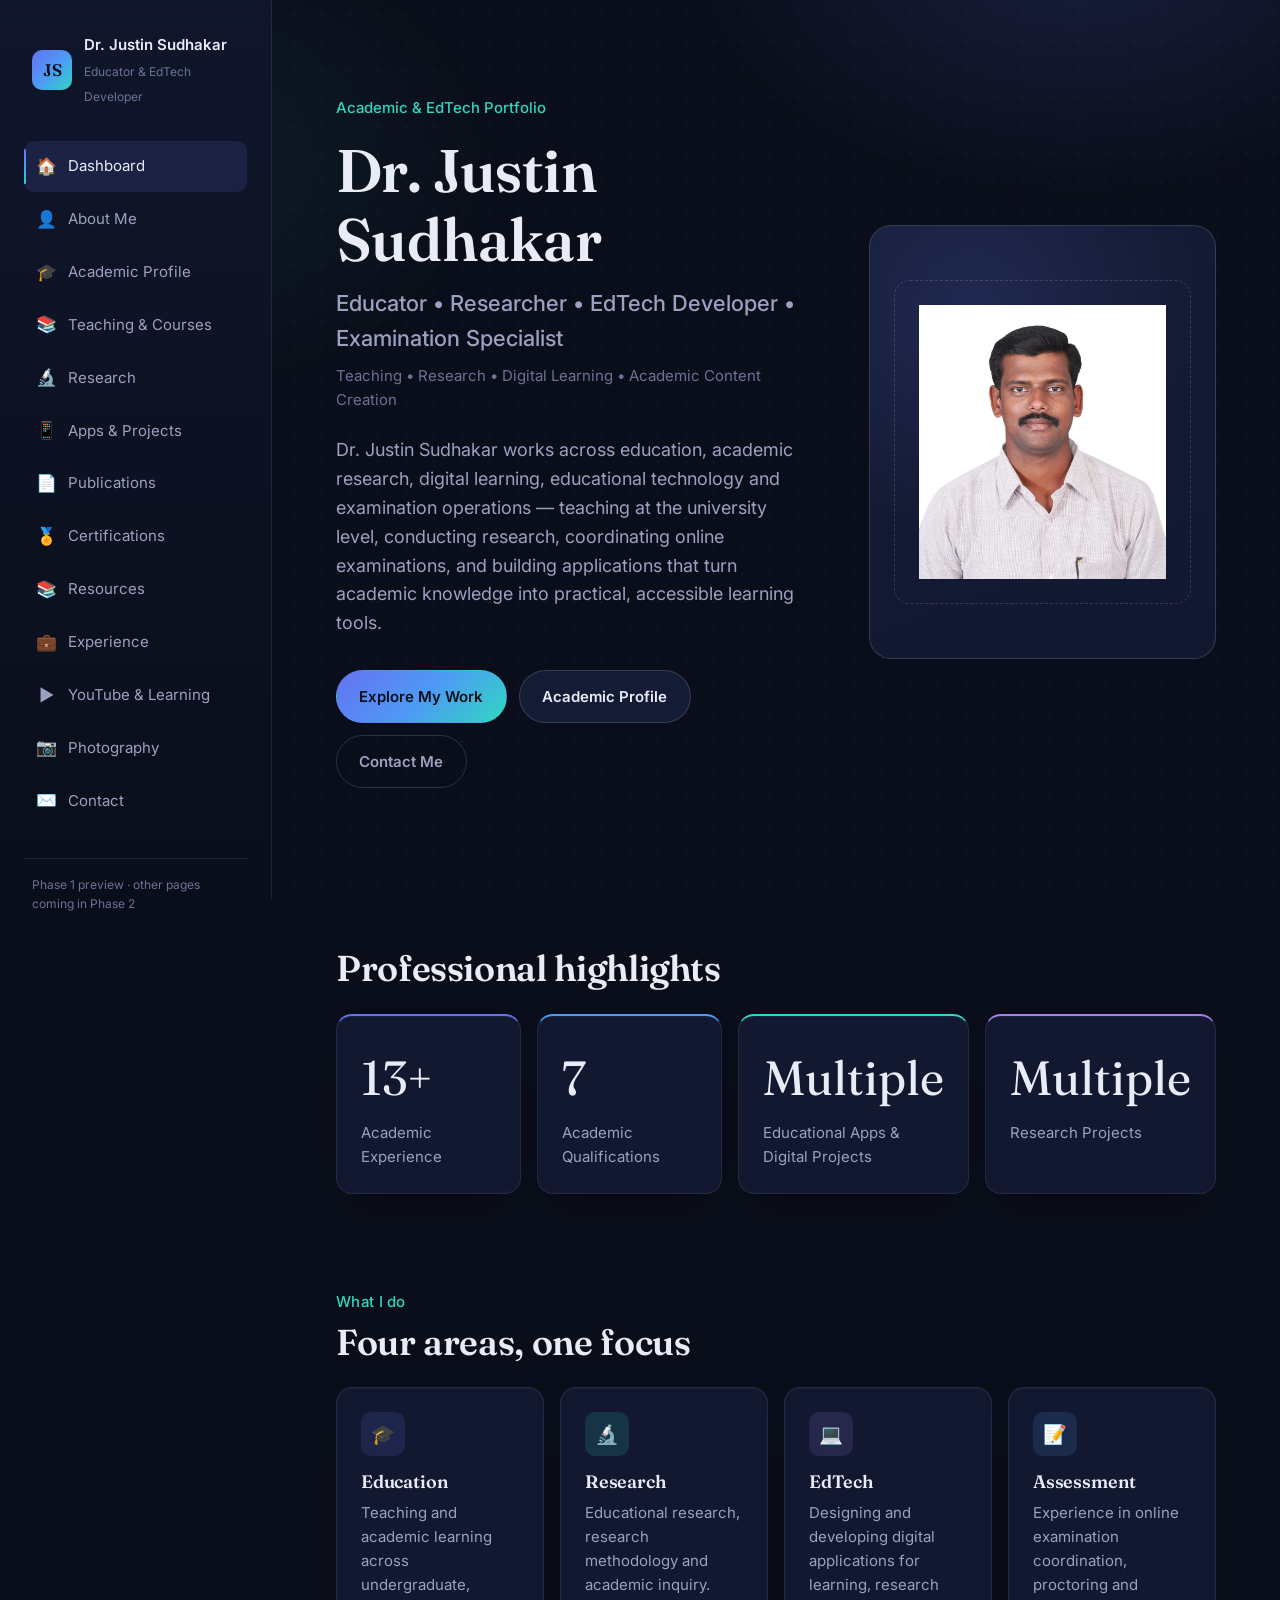
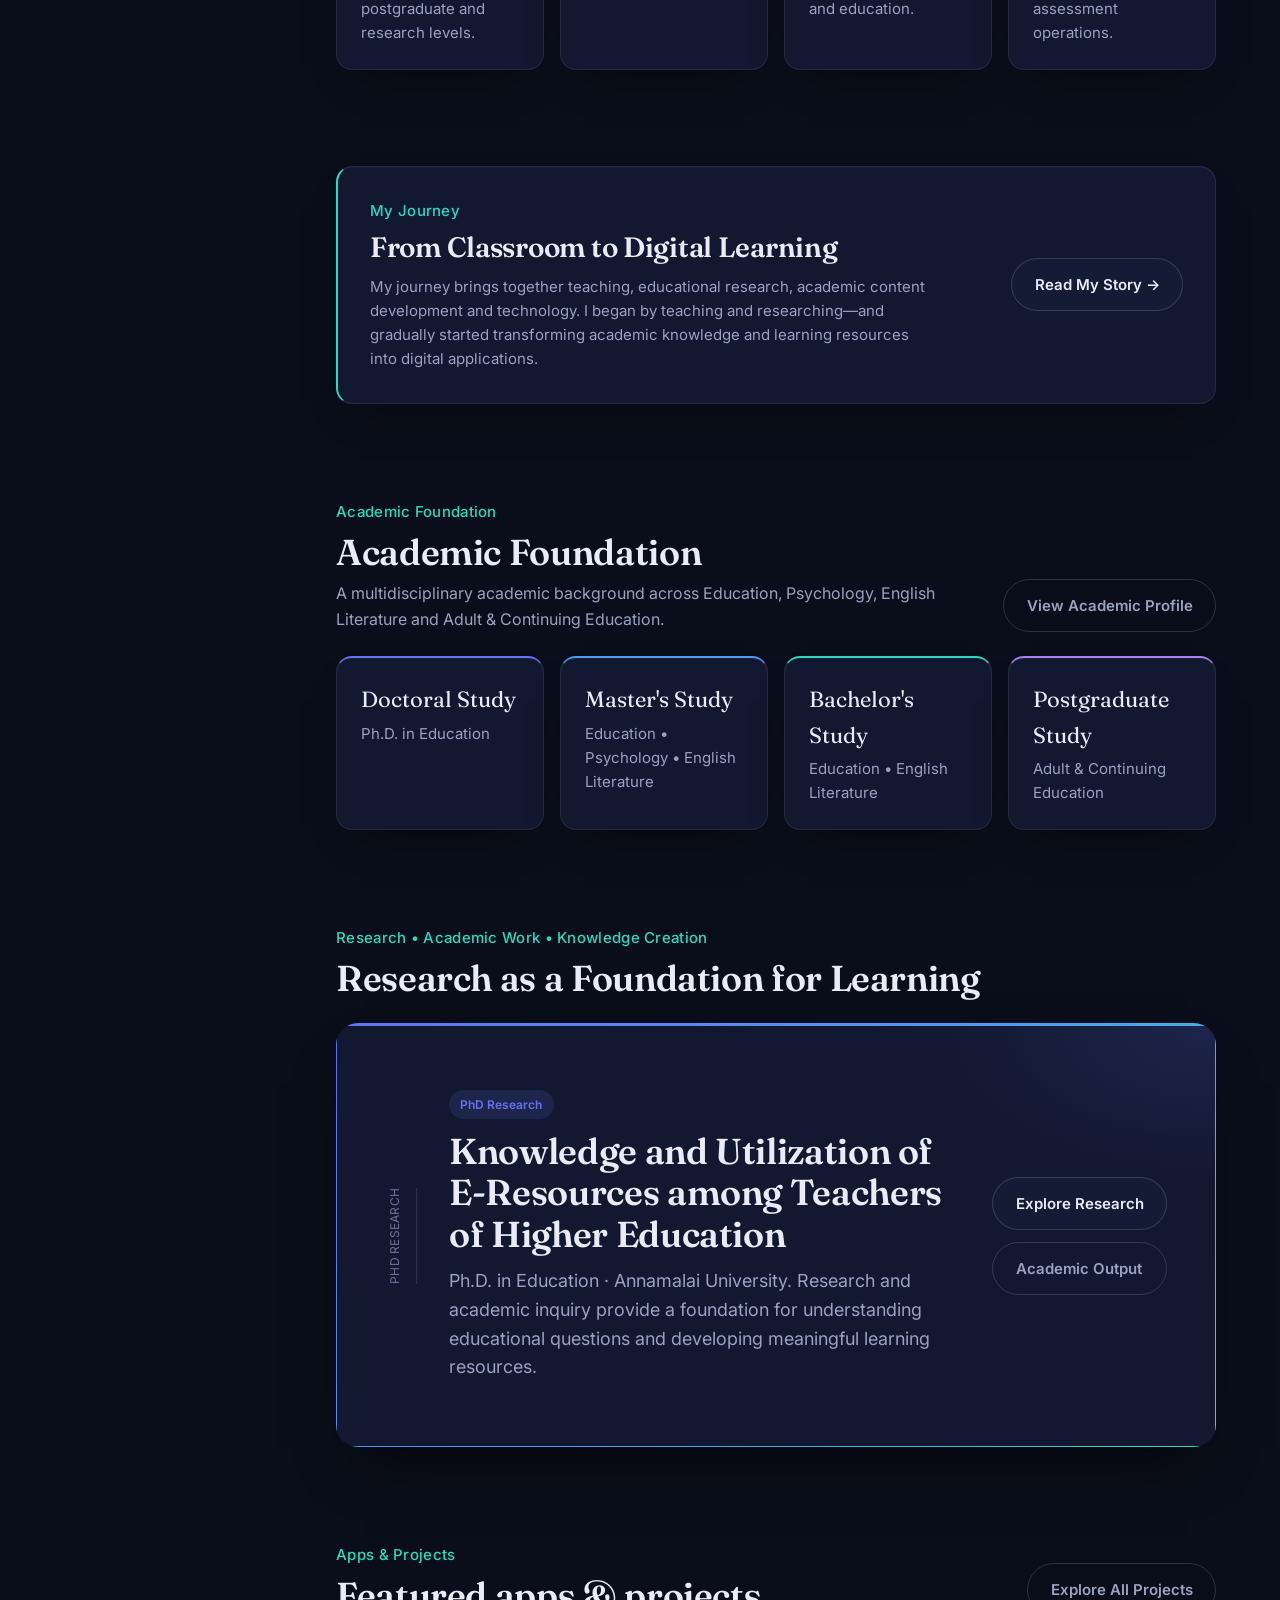
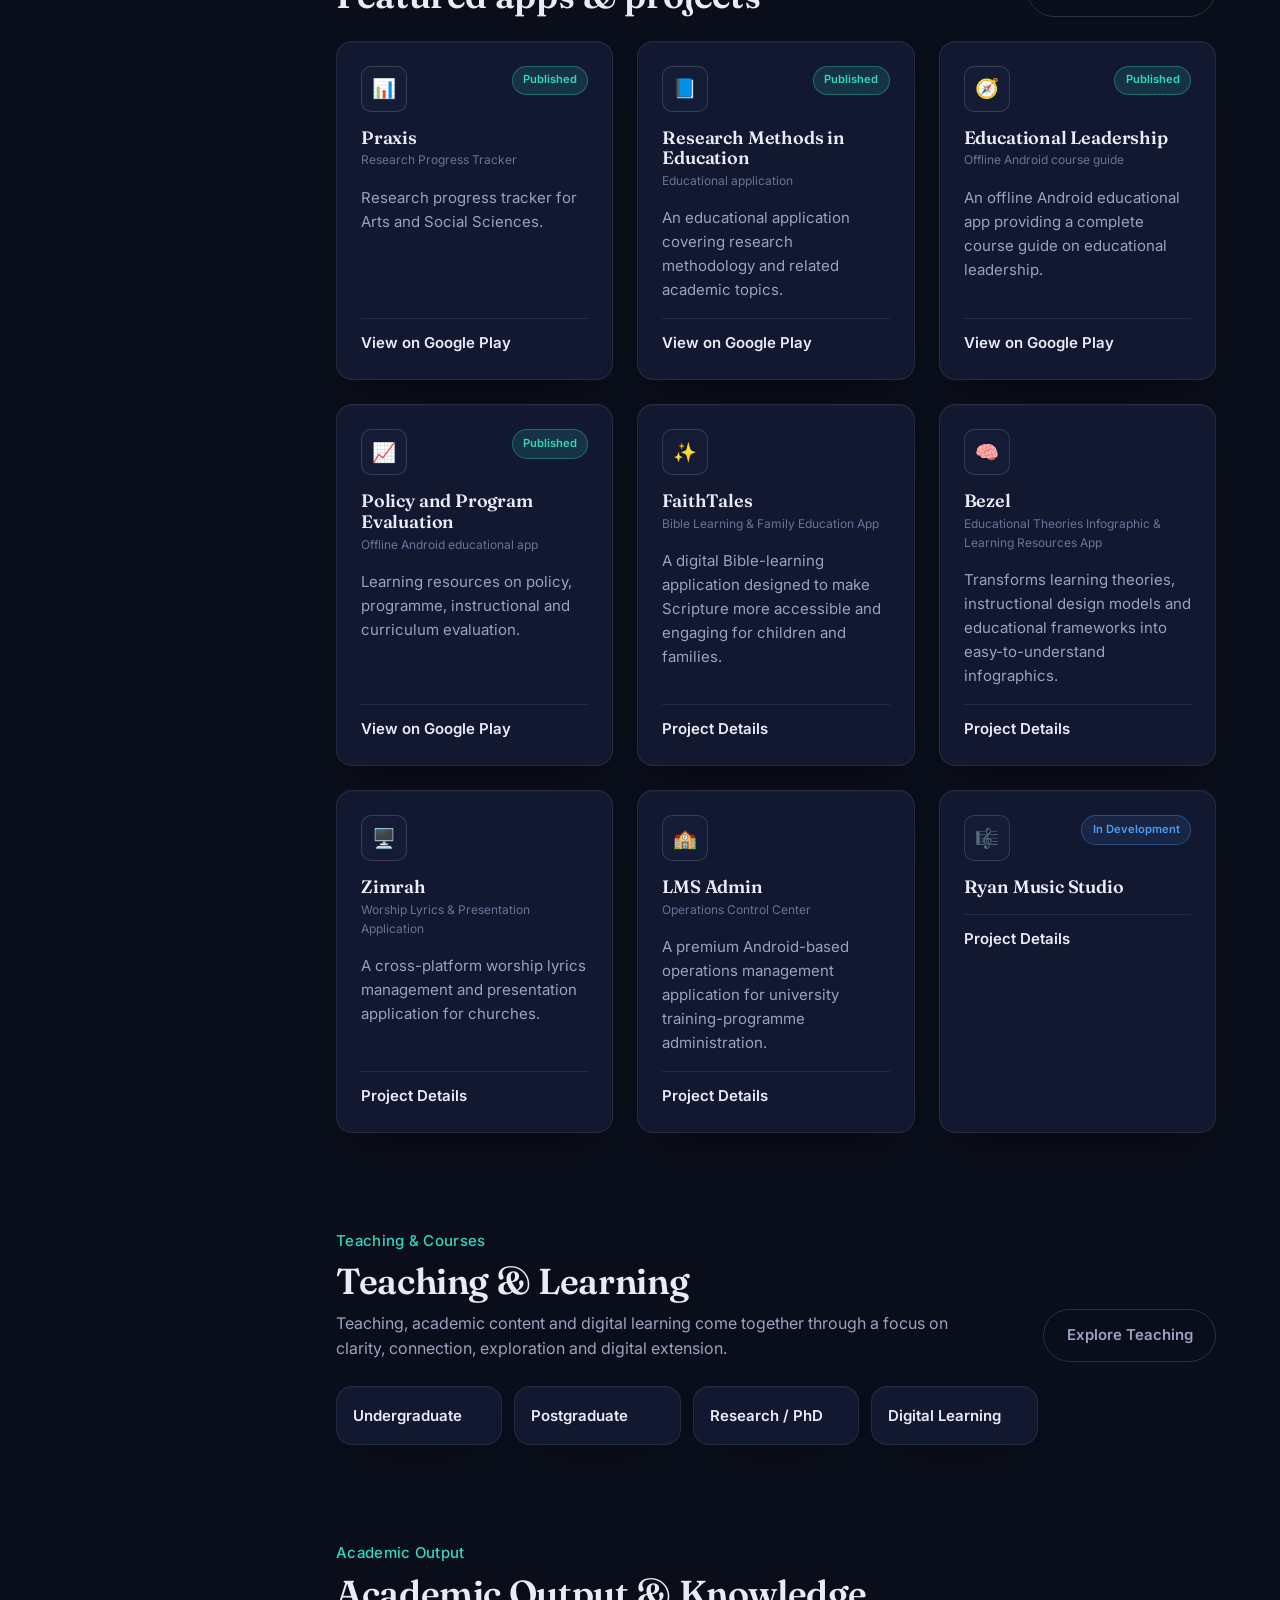
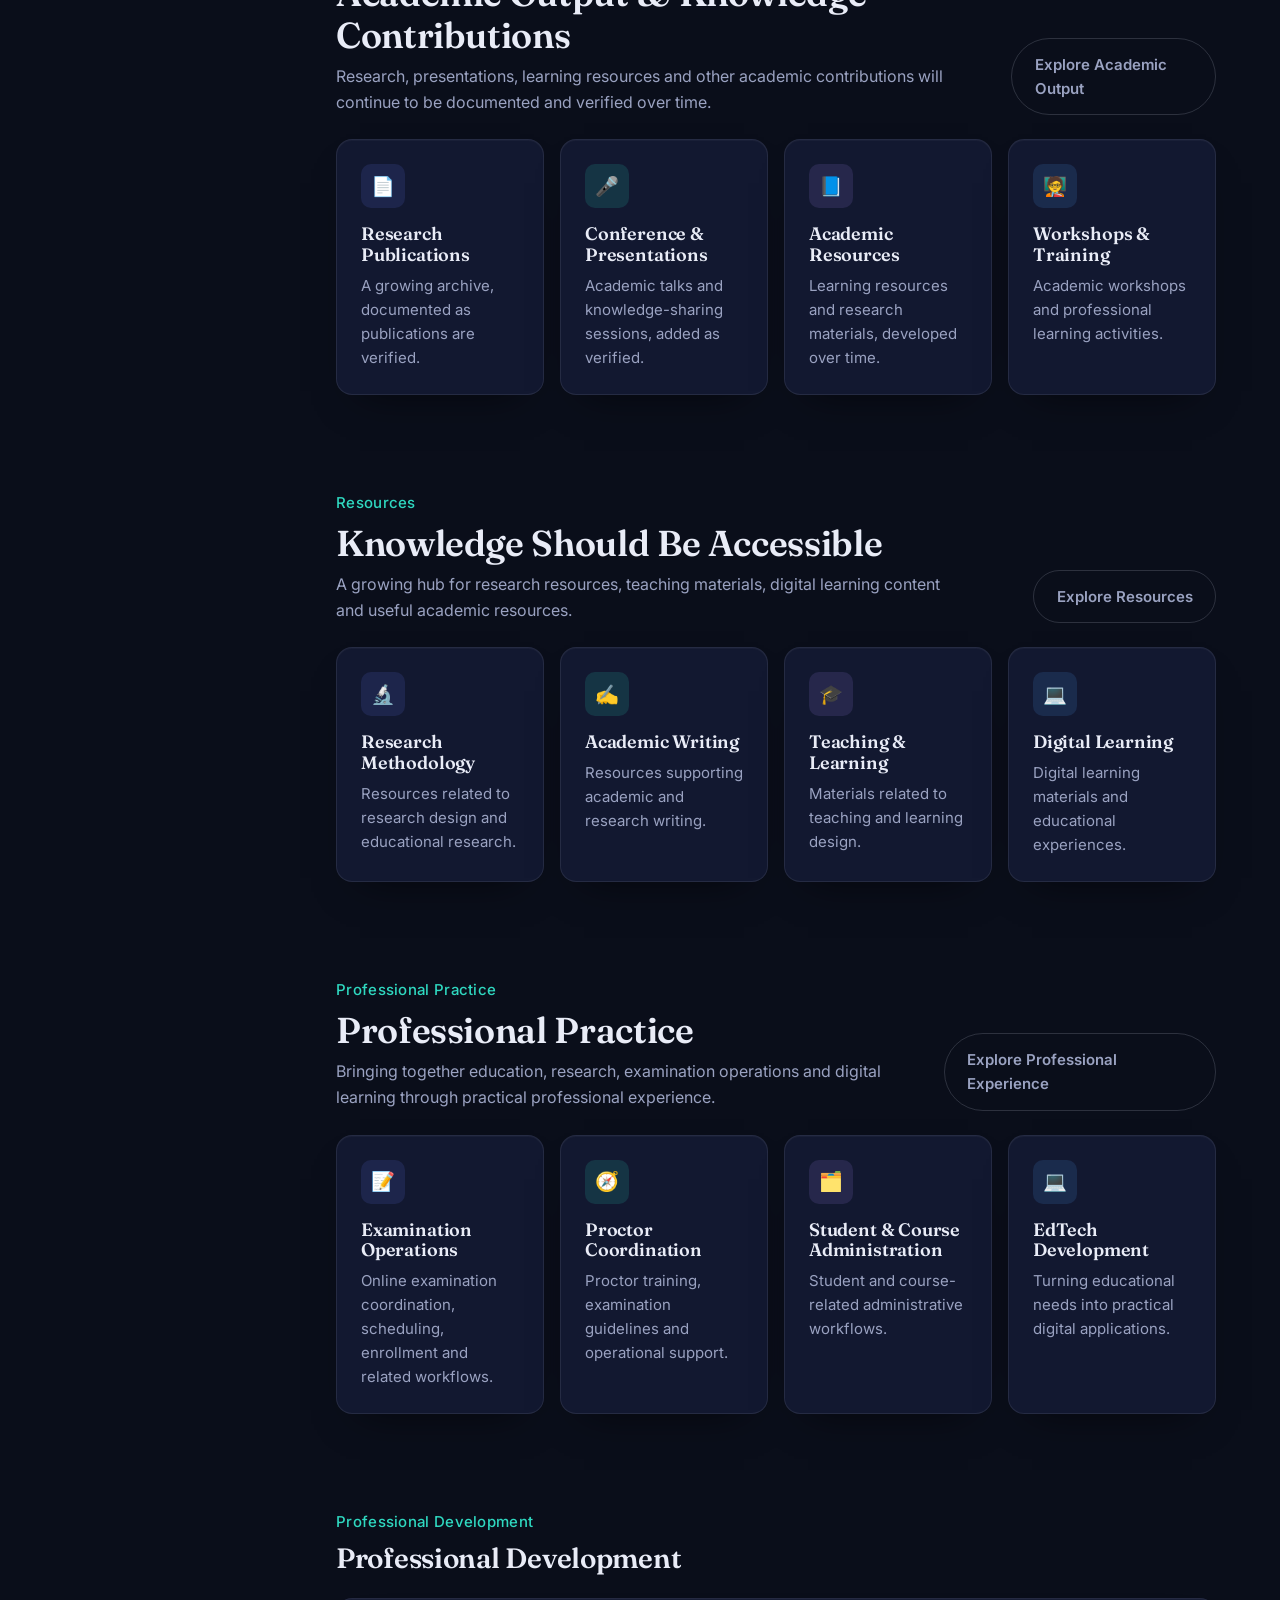
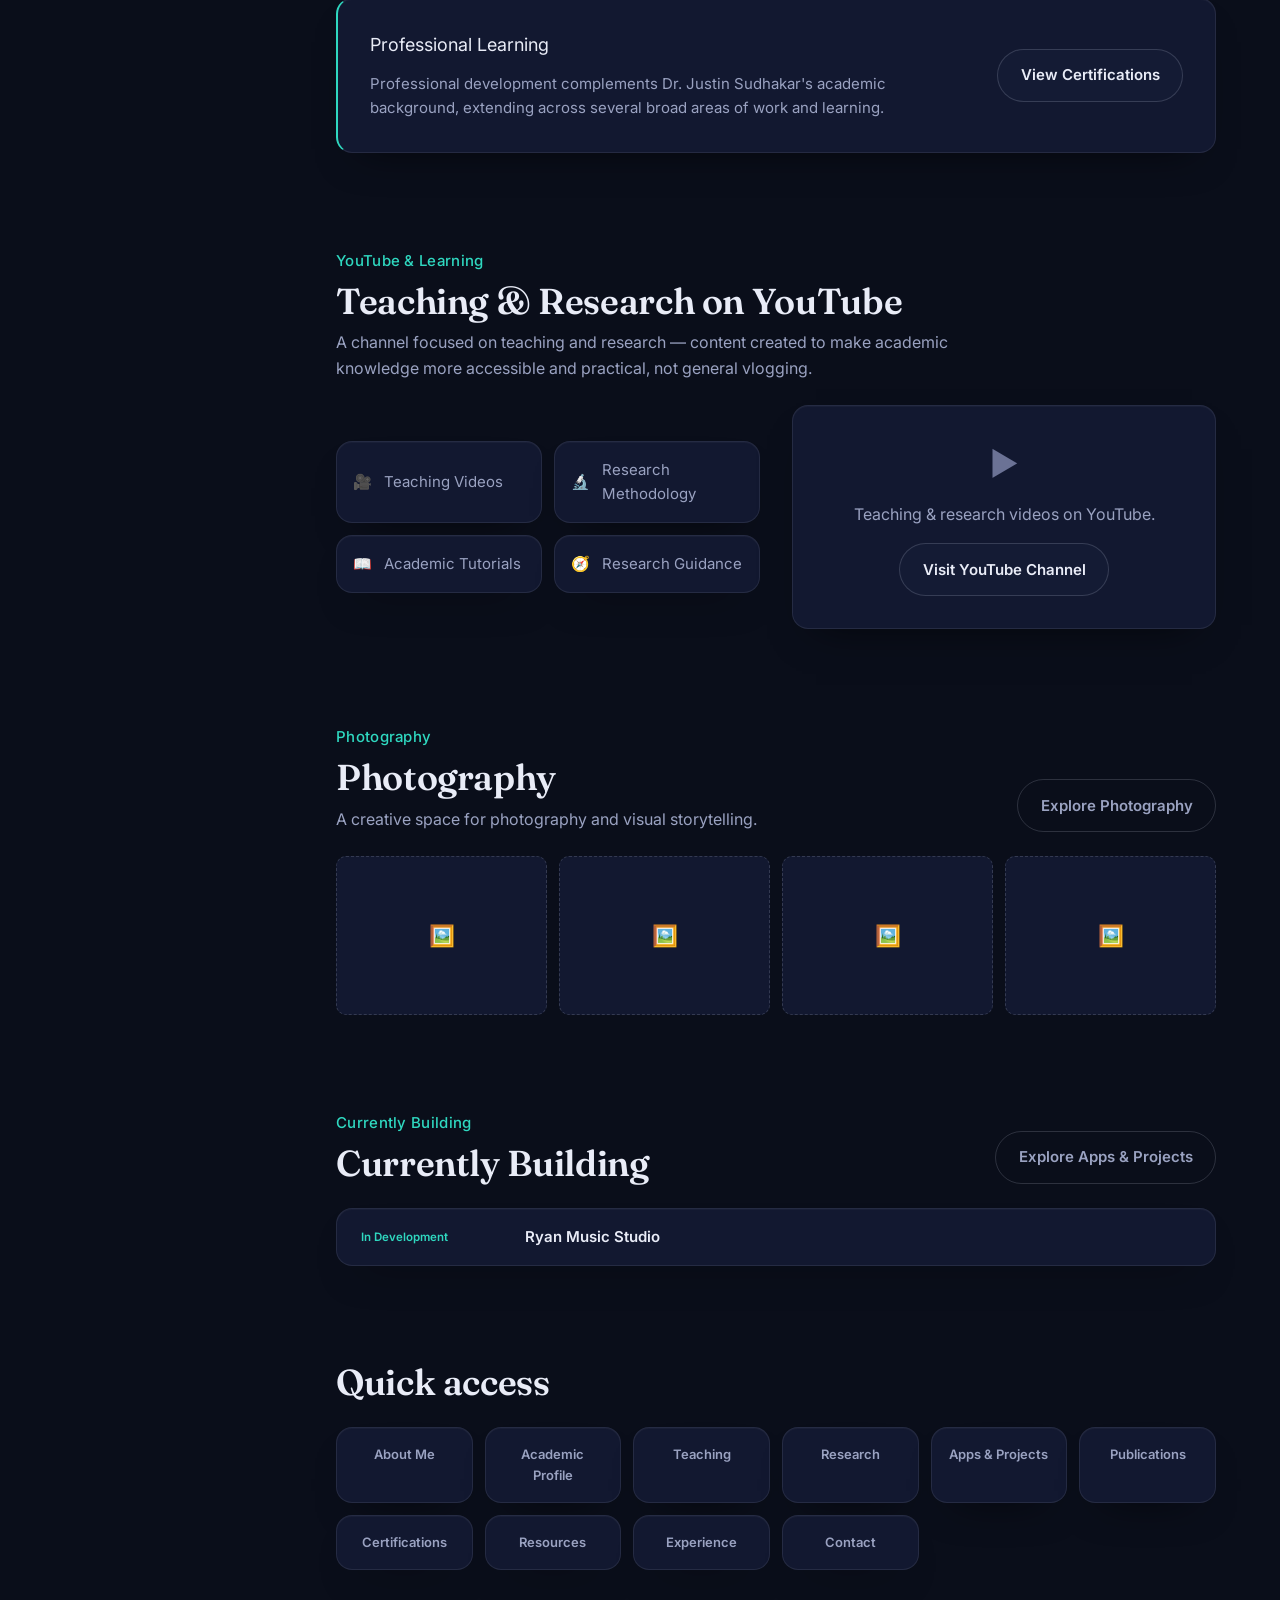
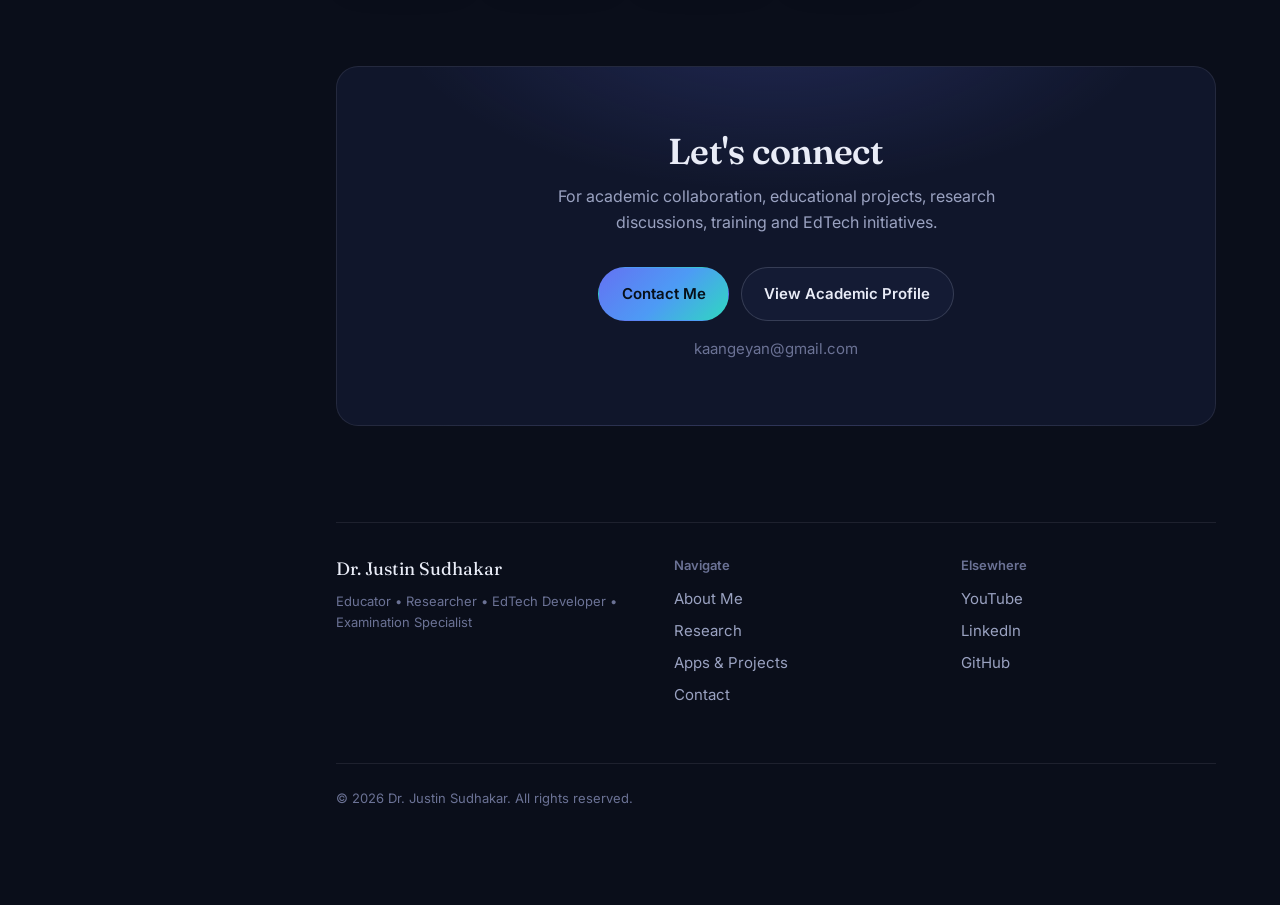
==== commit 239dcc51: "Optimize portrait image for homepage and About page" ====
--- a/index.html
+++ b/index.html
@@ -9,9 +9,12 @@
 <meta property="og:description" content="Dr. Justin Sudhakar is an educator and researcher working across teaching, academic research and educational technology, building digital tools that make learning more accessible." />
 <meta property="og:type" content="profile" />
 <meta property="og:url" content="https://kaangeyan.github.io/justin-portfolio/" />
-<meta property="og:image" content="[ADD OG IMAGE URL]" />
+<meta property="og:image" content="https://kaangeyan.github.io/justin-portfolio/assets/img/justin-sudhakar-og-1200x630.png" />
 <link rel="canonical" href="https://kaangeyan.github.io/justin-portfolio/" />
-<link rel="icon" href="data:," />
+<link rel="icon" href="favicon.ico" sizes="any" />
+<link rel="icon" type="image/png" sizes="32x32" href="assets/img/favicon-32x32.png" />
+<link rel="icon" type="image/png" sizes="16x16" href="assets/img/favicon-16x16.png" />
+<link rel="apple-touch-icon" sizes="180x180" href="assets/img/apple-touch-icon.png" />
 
 <link rel="preconnect" href="https://fonts.googleapis.com" />
 <link rel="preconnect" href="https://fonts.gstatic.com" crossorigin />
@@ -127,9 +130,11 @@
       <div class="hero-portrait">
 <div class="portrait-placeholder">
   <img
-    src="assets/img/justin-sudhakar.jpg"
+    src="assets/img/justin-sudhakar-960.webp"
     alt="Dr. Justin Sudhakar"
     class="hero-portrait-img"
+    width="960"
+    height="1066"
   >
 </div>
       </div>
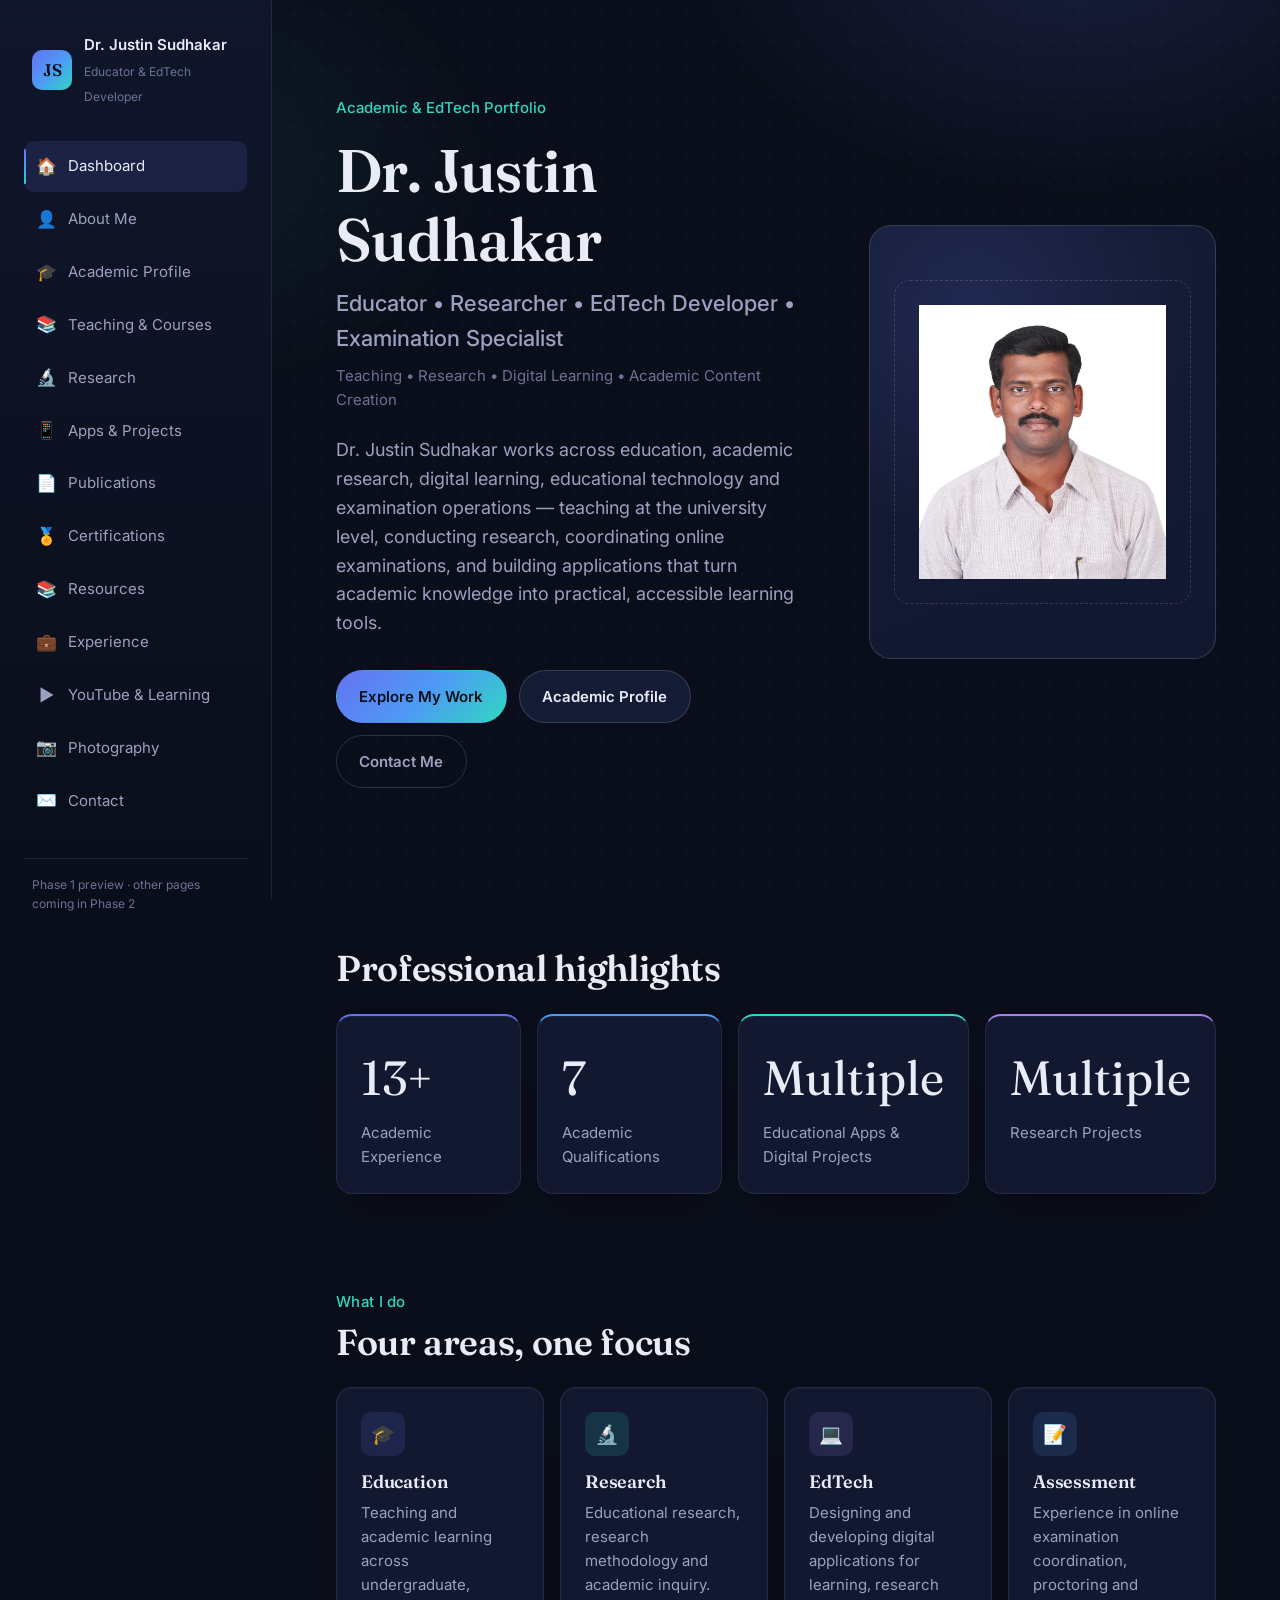
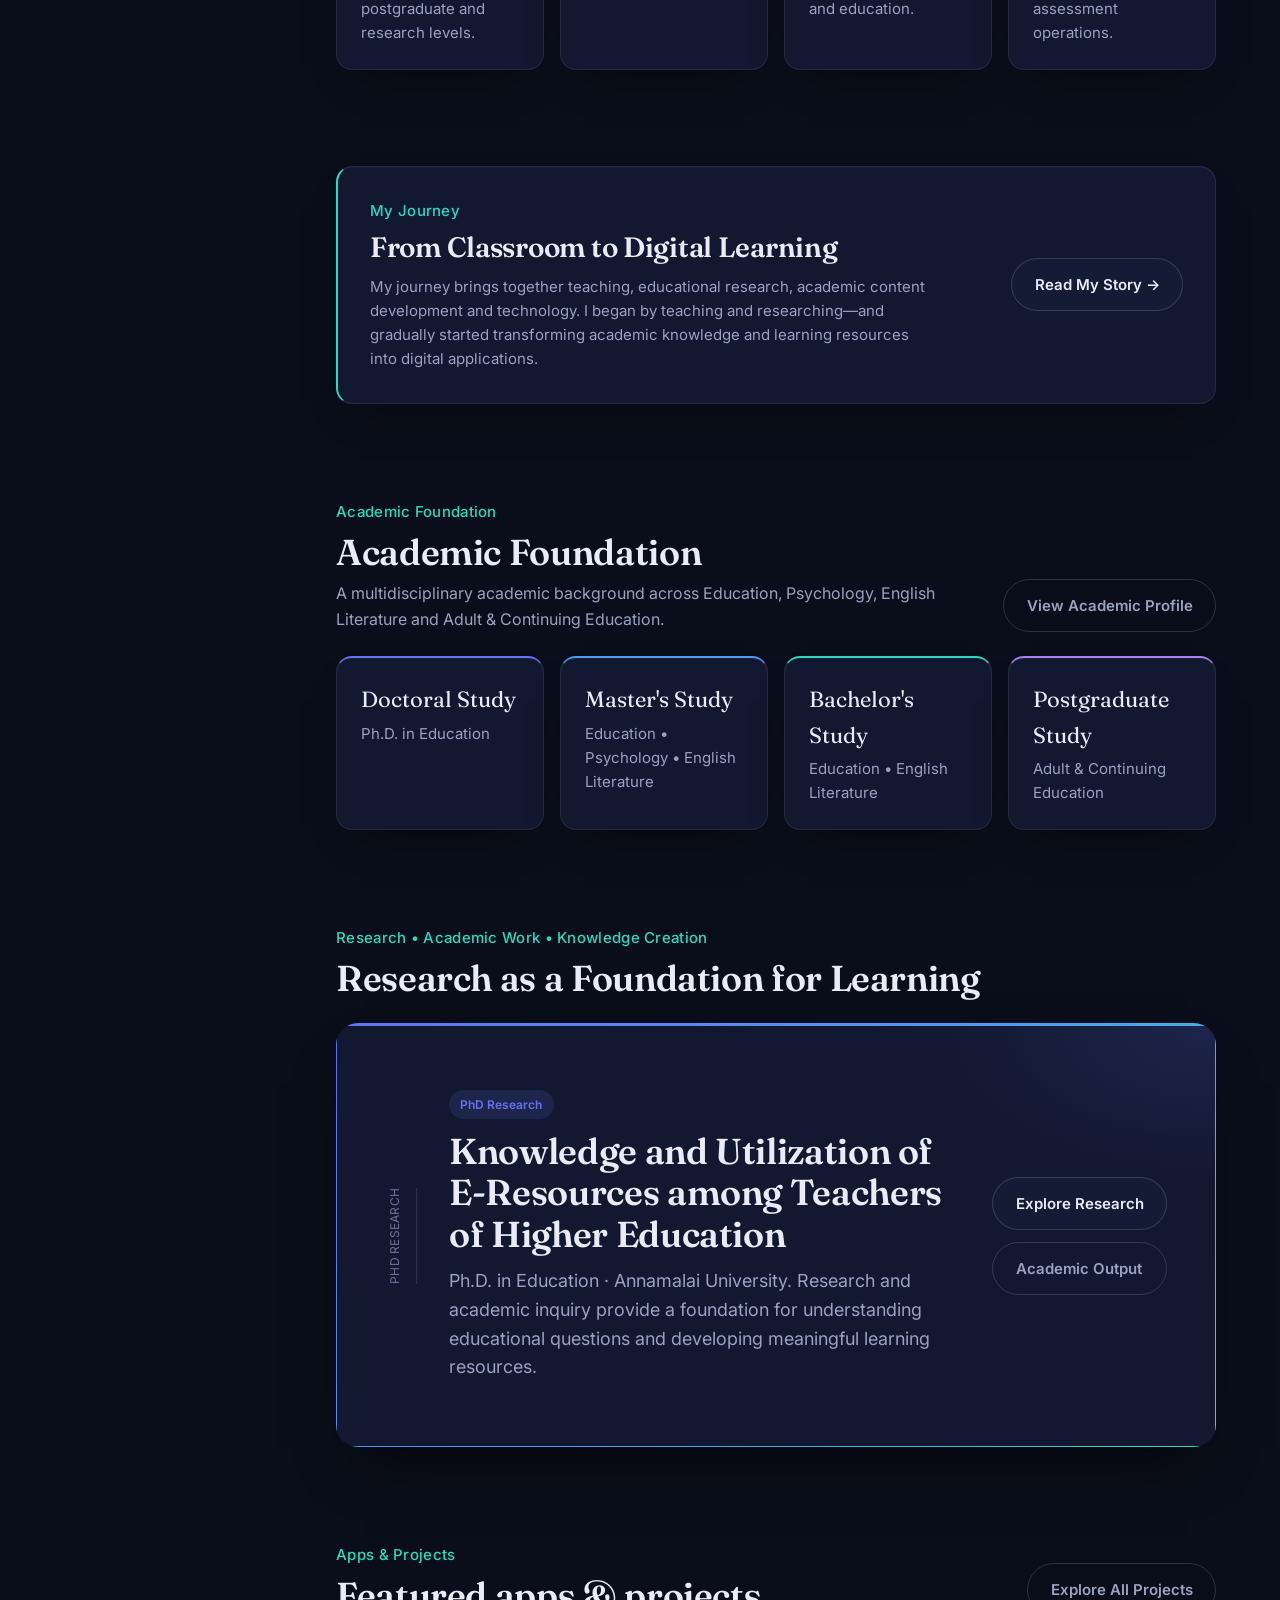
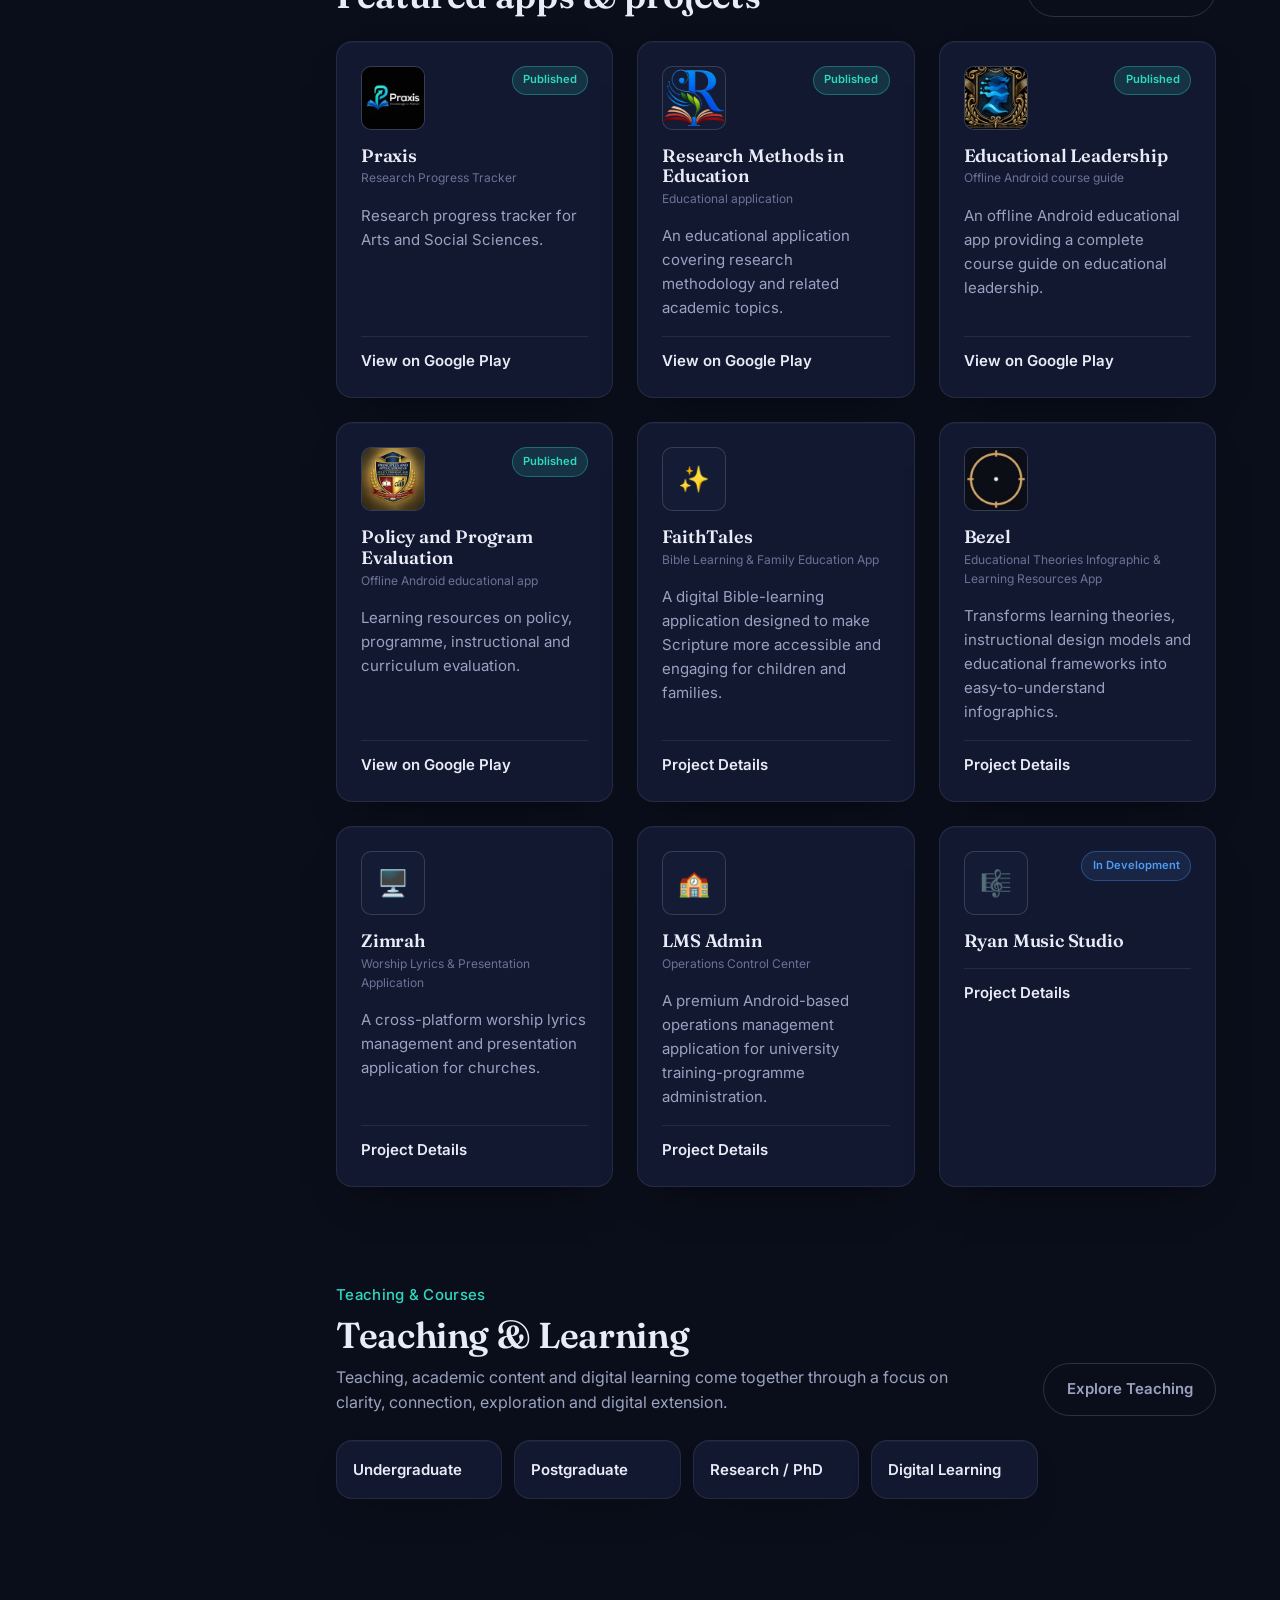
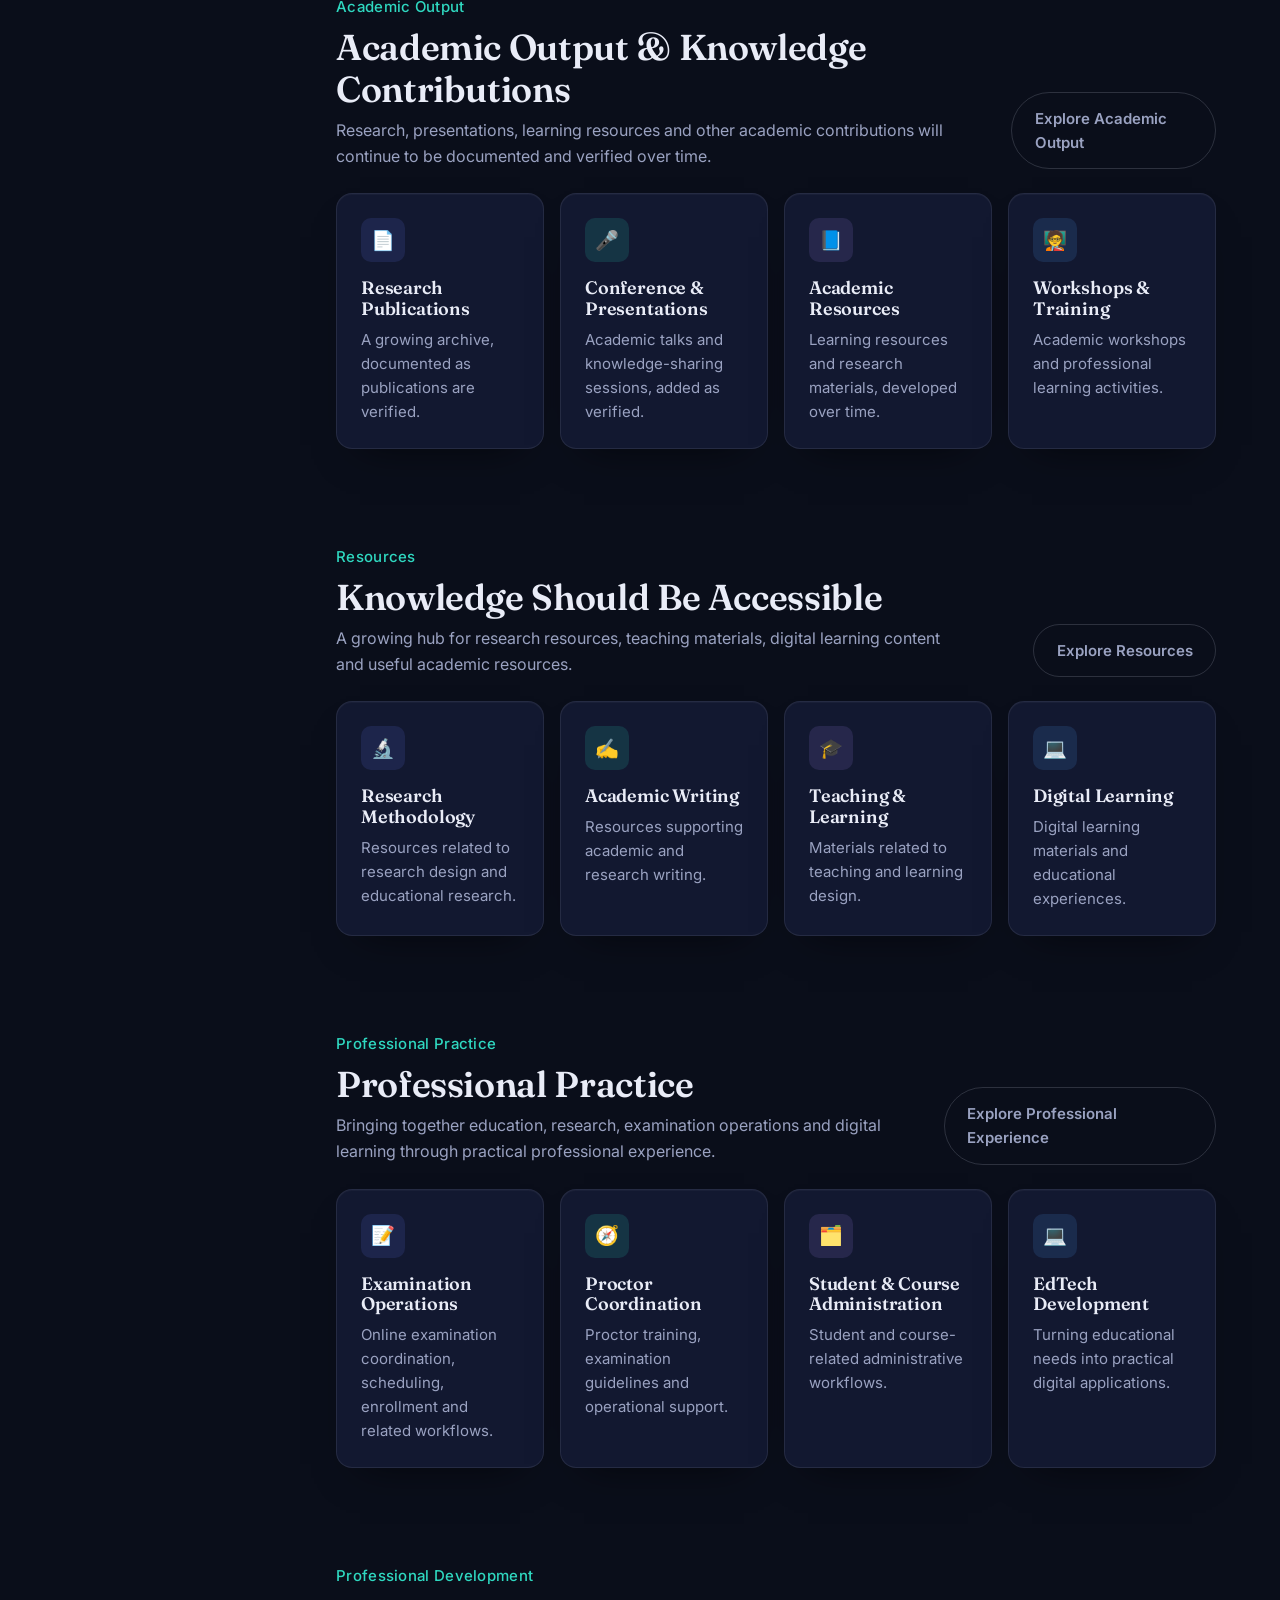
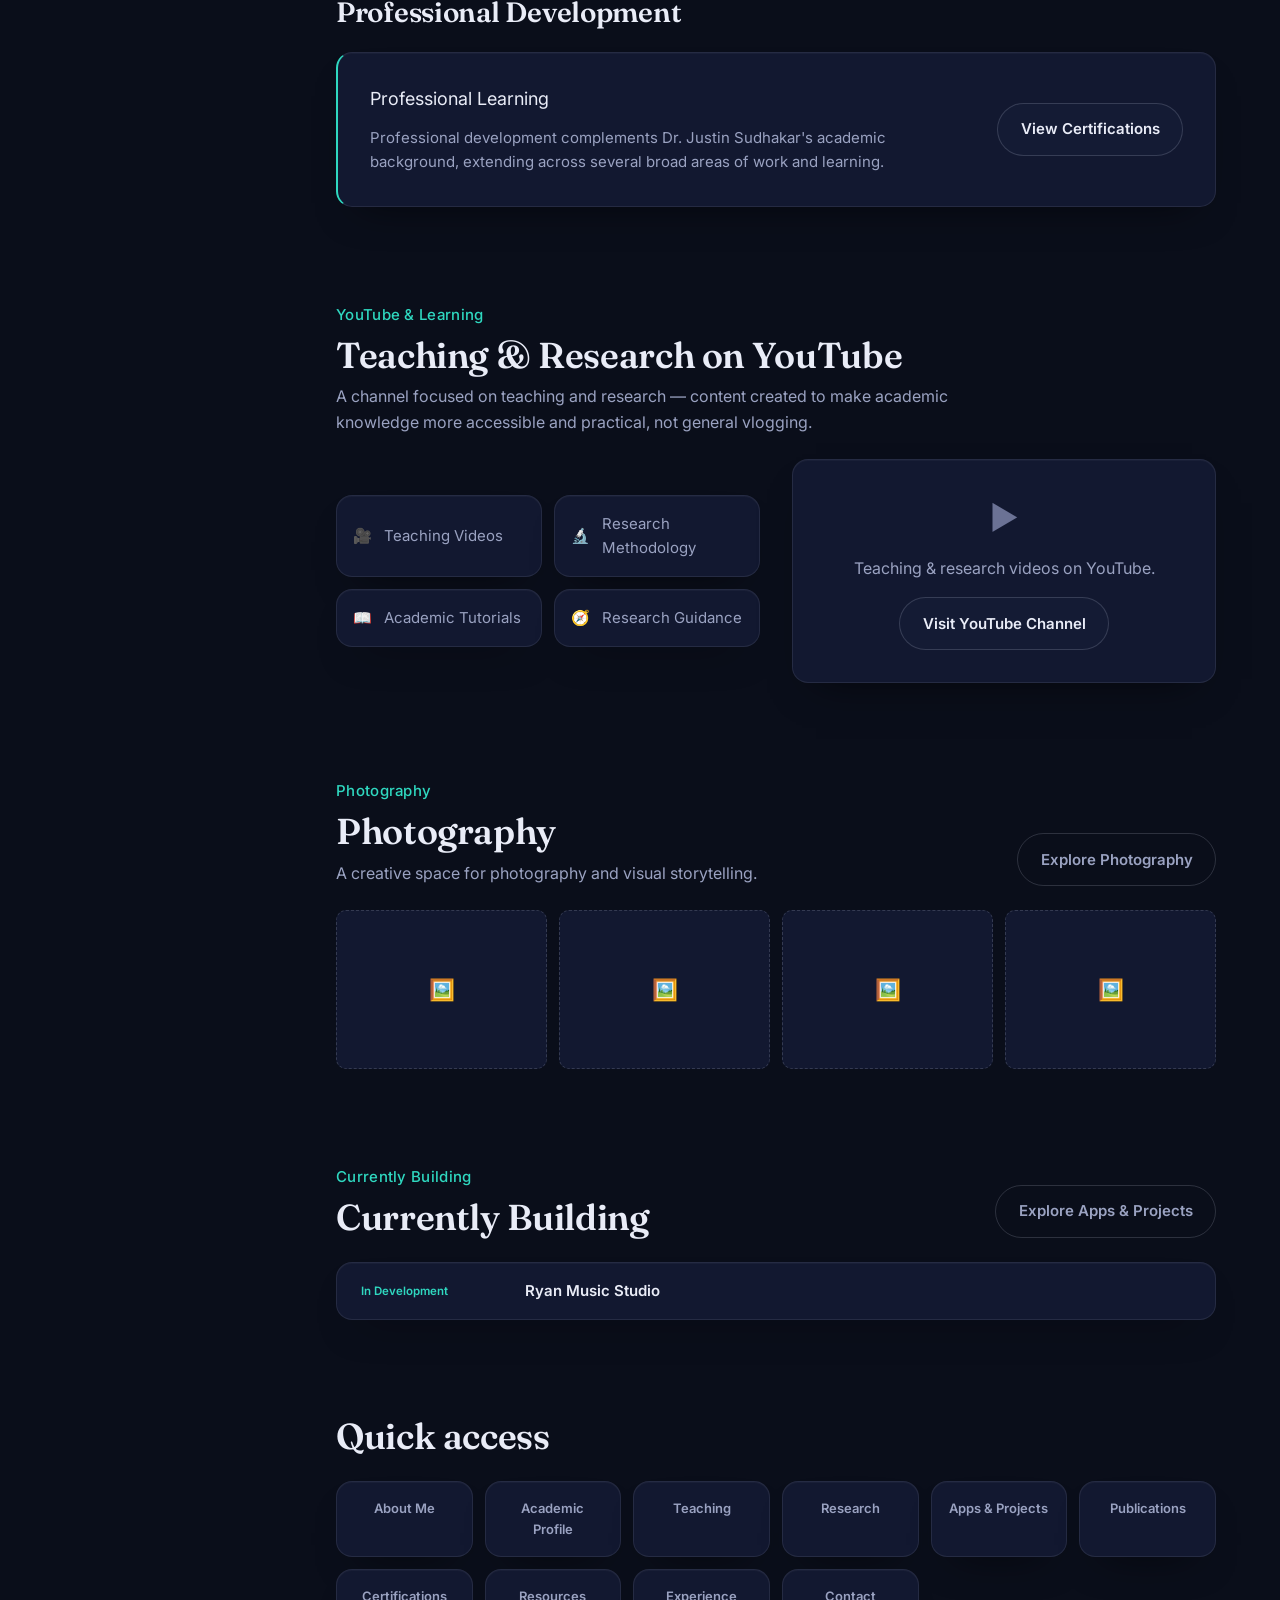
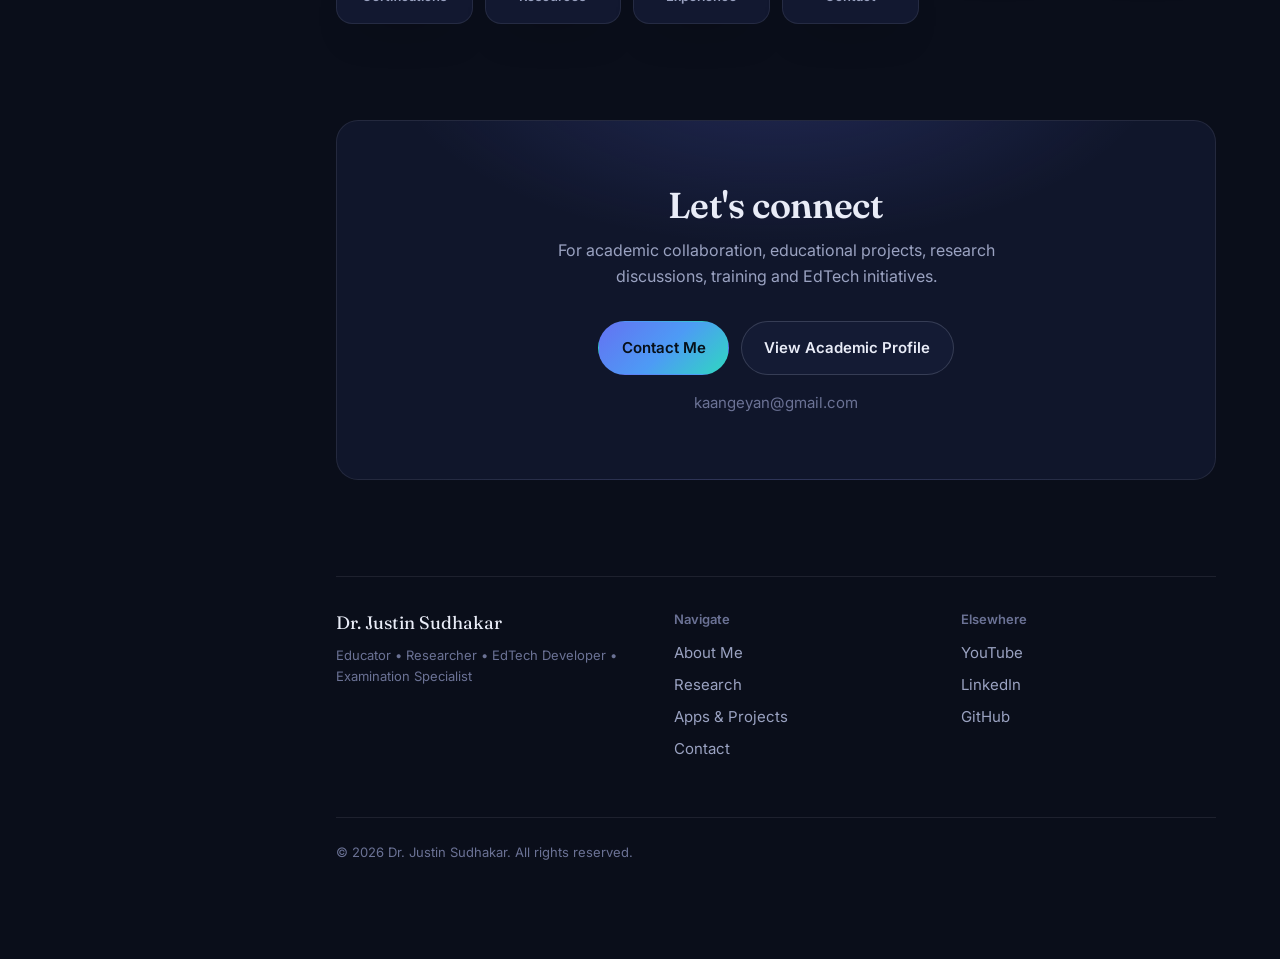
==== commit 9142cfcb: "Add verified project logos and workshop gallery Co-Authored-By: Claude Opus 5.5 <noreply@anthropic.c" ====
--- a/index.html
+++ b/index.html
@@ -270,7 +270,7 @@
 
         <article class="card project-card">
           <div class="project-top">
-            <div class="project-icon" aria-hidden="true">📊</div>
+            <img class="project-logo" src="assets/img/projects/praxis.webp" alt="Praxis app icon" width="64" height="64" loading="lazy" decoding="async" />
             <span class="status-badge is-published">Published</span>
           </div>
           <div>
@@ -283,7 +283,7 @@
 
         <article class="card project-card">
           <div class="project-top">
-            <div class="project-icon" aria-hidden="true">📘</div>
+            <img class="project-logo" src="assets/img/projects/research-methods-in-education.webp" alt="Research Methods in Education app icon" width="64" height="64" loading="lazy" decoding="async" />
             <span class="status-badge is-published">Published</span>
           </div>
           <div>
@@ -296,7 +296,7 @@
 
         <article class="card project-card">
           <div class="project-top">
-            <div class="project-icon" aria-hidden="true">🧭</div>
+            <img class="project-logo" src="assets/img/projects/educational-leadership.webp" alt="Educational Leadership app icon" width="64" height="64" loading="lazy" decoding="async" />
             <span class="status-badge is-published">Published</span>
           </div>
           <div>
@@ -309,7 +309,7 @@
 
         <article class="card project-card">
           <div class="project-top">
-            <div class="project-icon" aria-hidden="true">📈</div>
+            <img class="project-logo" src="assets/img/projects/policy-and-program-evaluation.webp" alt="Policy and Program Evaluation app icon" width="64" height="64" loading="lazy" decoding="async" />
             <span class="status-badge is-published">Published</span>
           </div>
           <div>
@@ -334,7 +334,7 @@
 
         <article class="card project-card">
           <div class="project-top">
-            <div class="project-icon" aria-hidden="true">🧠</div>
+            <img class="project-logo" src="assets/img/projects/bezel.webp" alt="Bezel app icon" width="64" height="64" loading="lazy" decoding="async" />
           </div>
           <div>
             <h3 class="project-name">Bezel</h3>
--- a/css/styles.css
+++ b/css/styles.css
@@ -639,14 +639,26 @@
 }
 
 .project-icon {
-  width: 46px;
-  height: 46px;
+  width: 64px;
+  height: 64px;
   border-radius: var(--radius-sm);
   background: var(--bg-elevated-2);
   border: 1px solid var(--border-strong);
   display: grid;
   place-items: center;
-  font-size: 1.2rem;
+  font-size: 1.6rem;
+  flex-shrink: 0;
+}
+
+/* Verified app logo, in the same tile as .project-icon */
+.project-logo {
+  display: block;
+  width: 64px;
+  height: 64px;
+  border-radius: var(--radius-sm);
+  background: var(--bg-elevated-2);
+  border: 1px solid var(--border-strong);
+  object-fit: contain;
   flex-shrink: 0;
 }
 
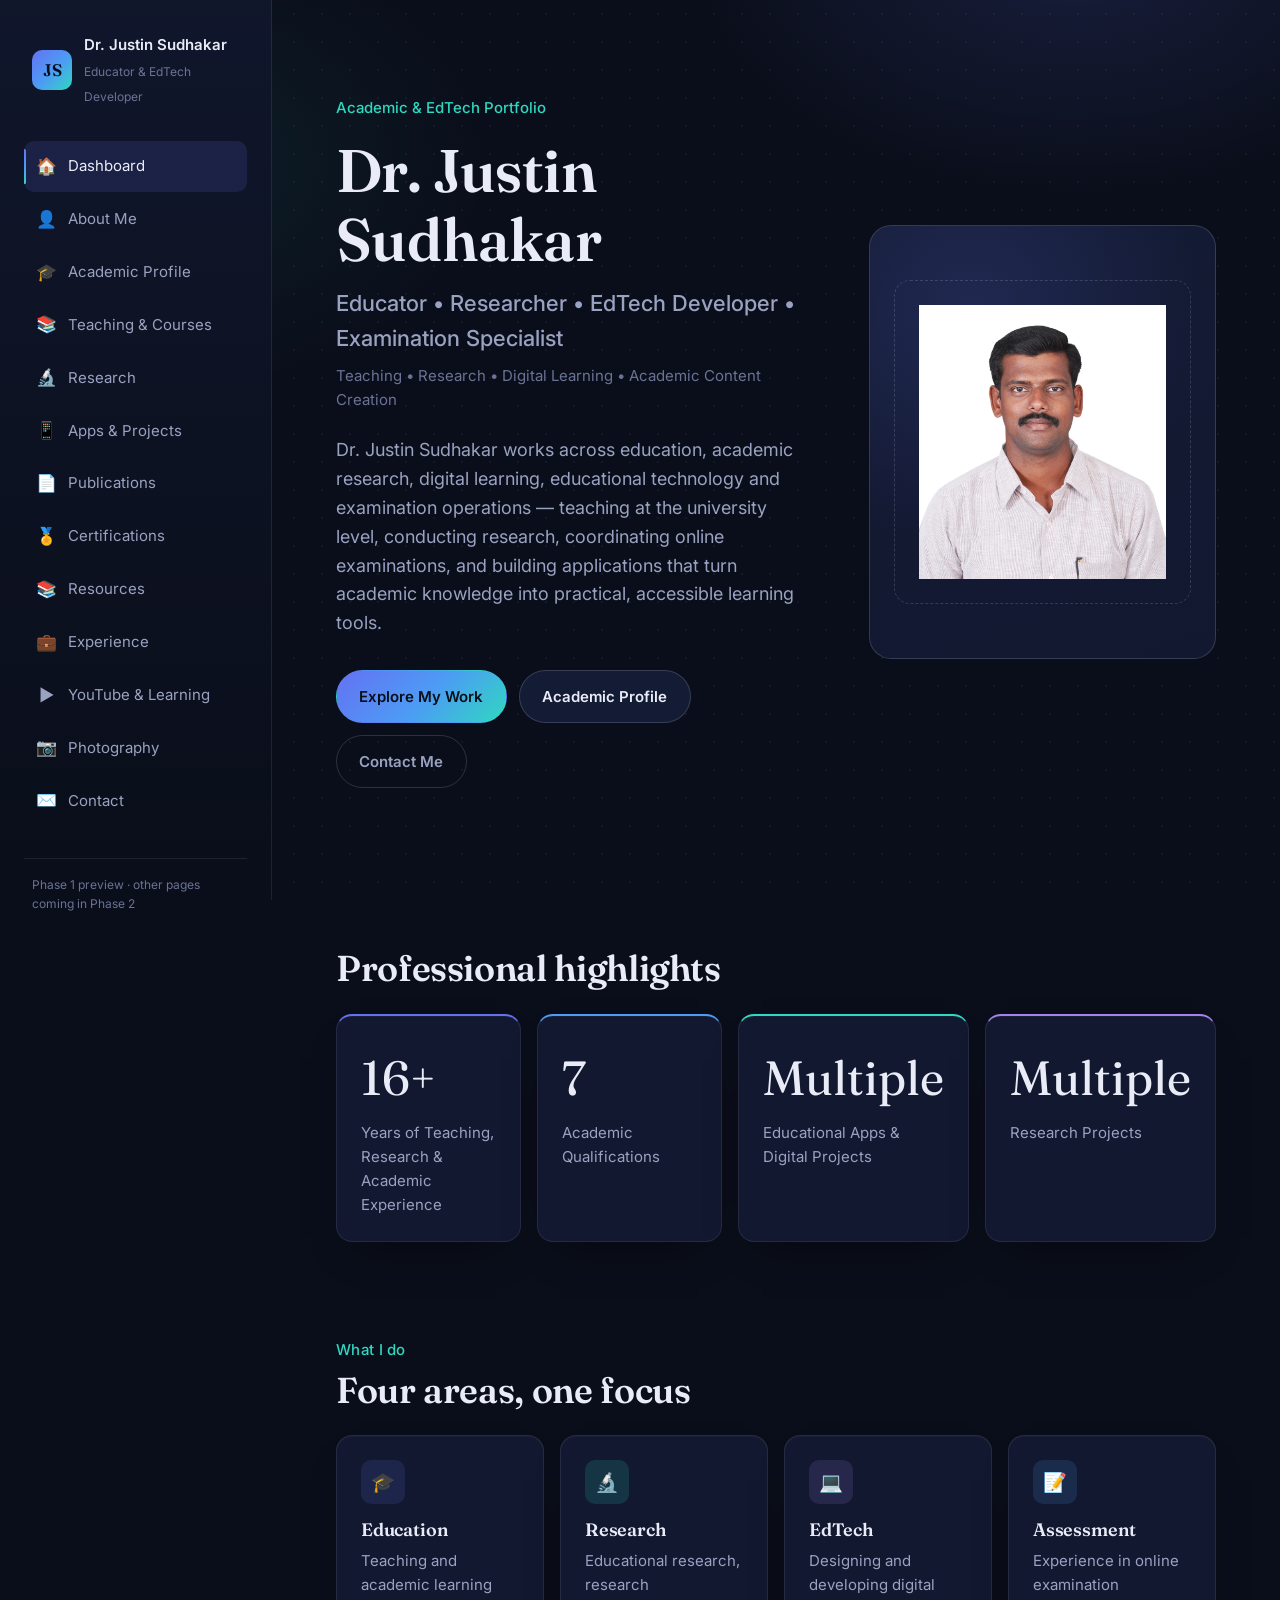
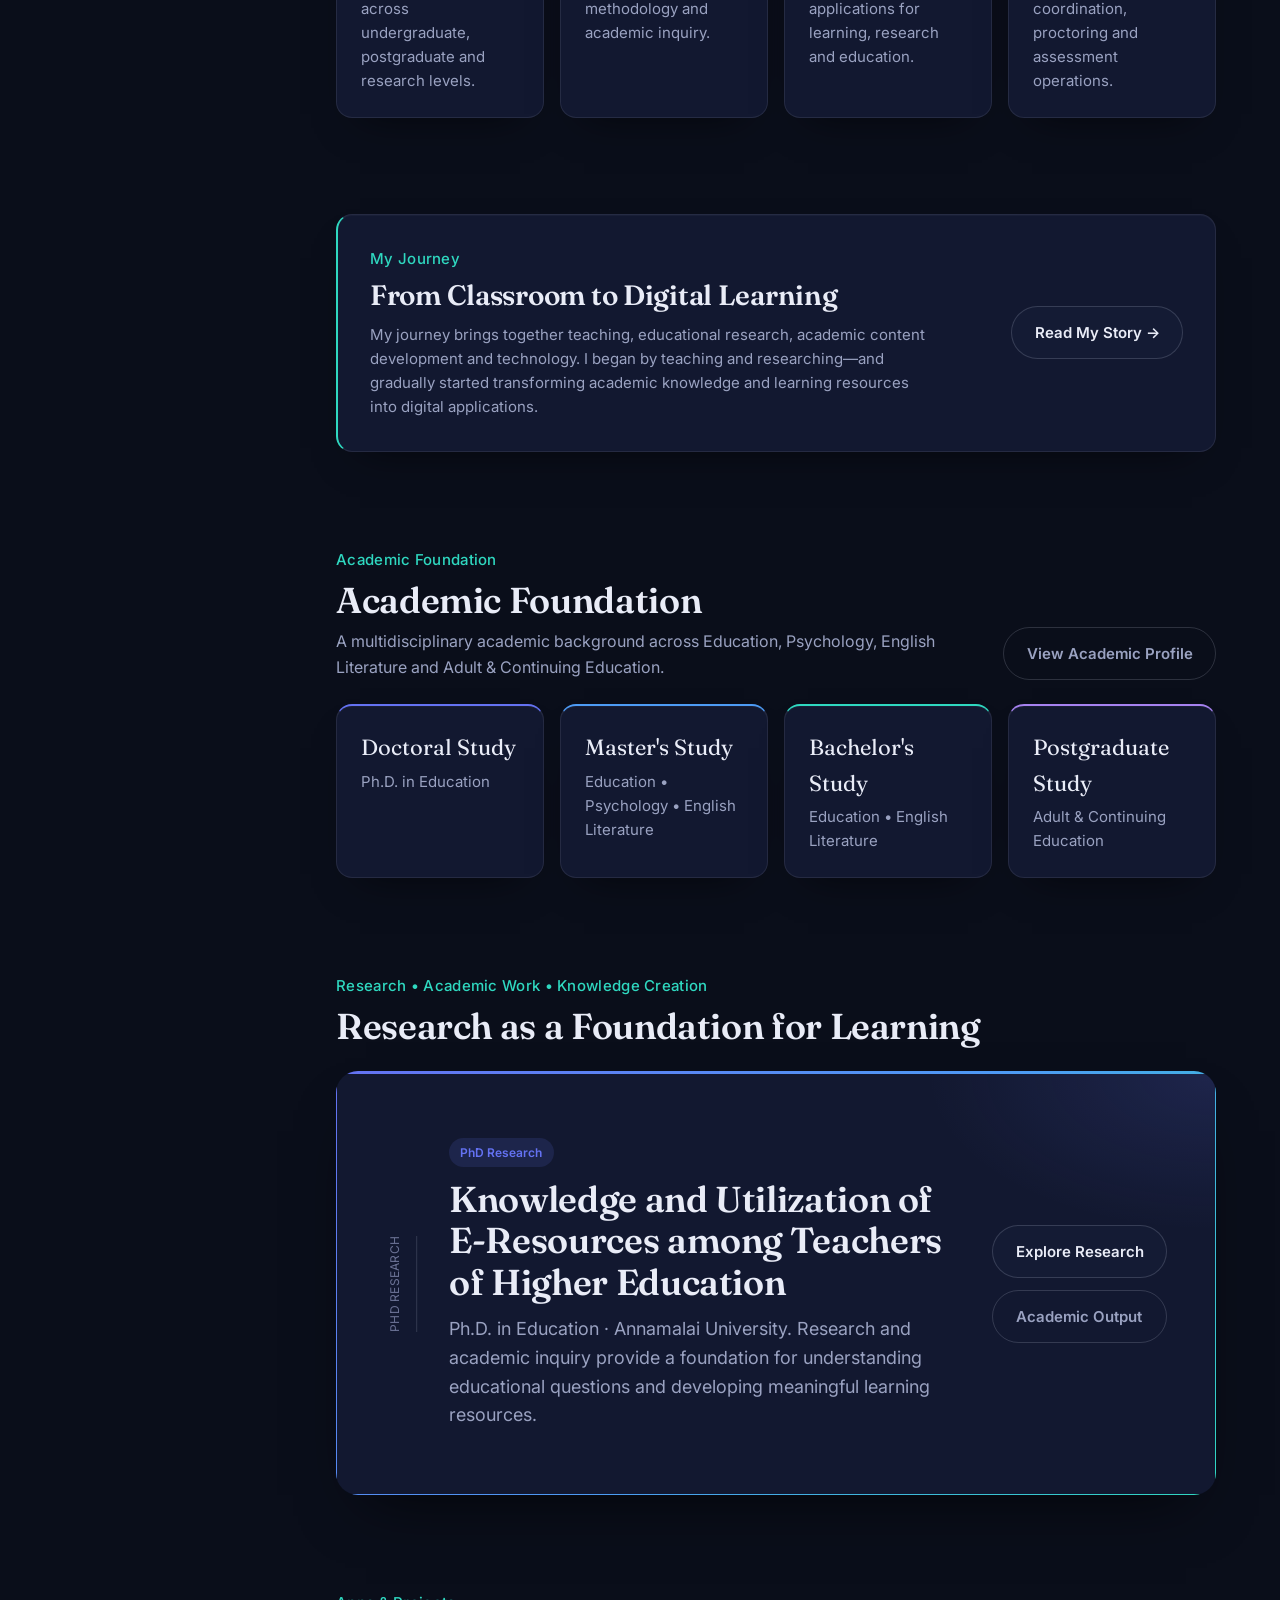
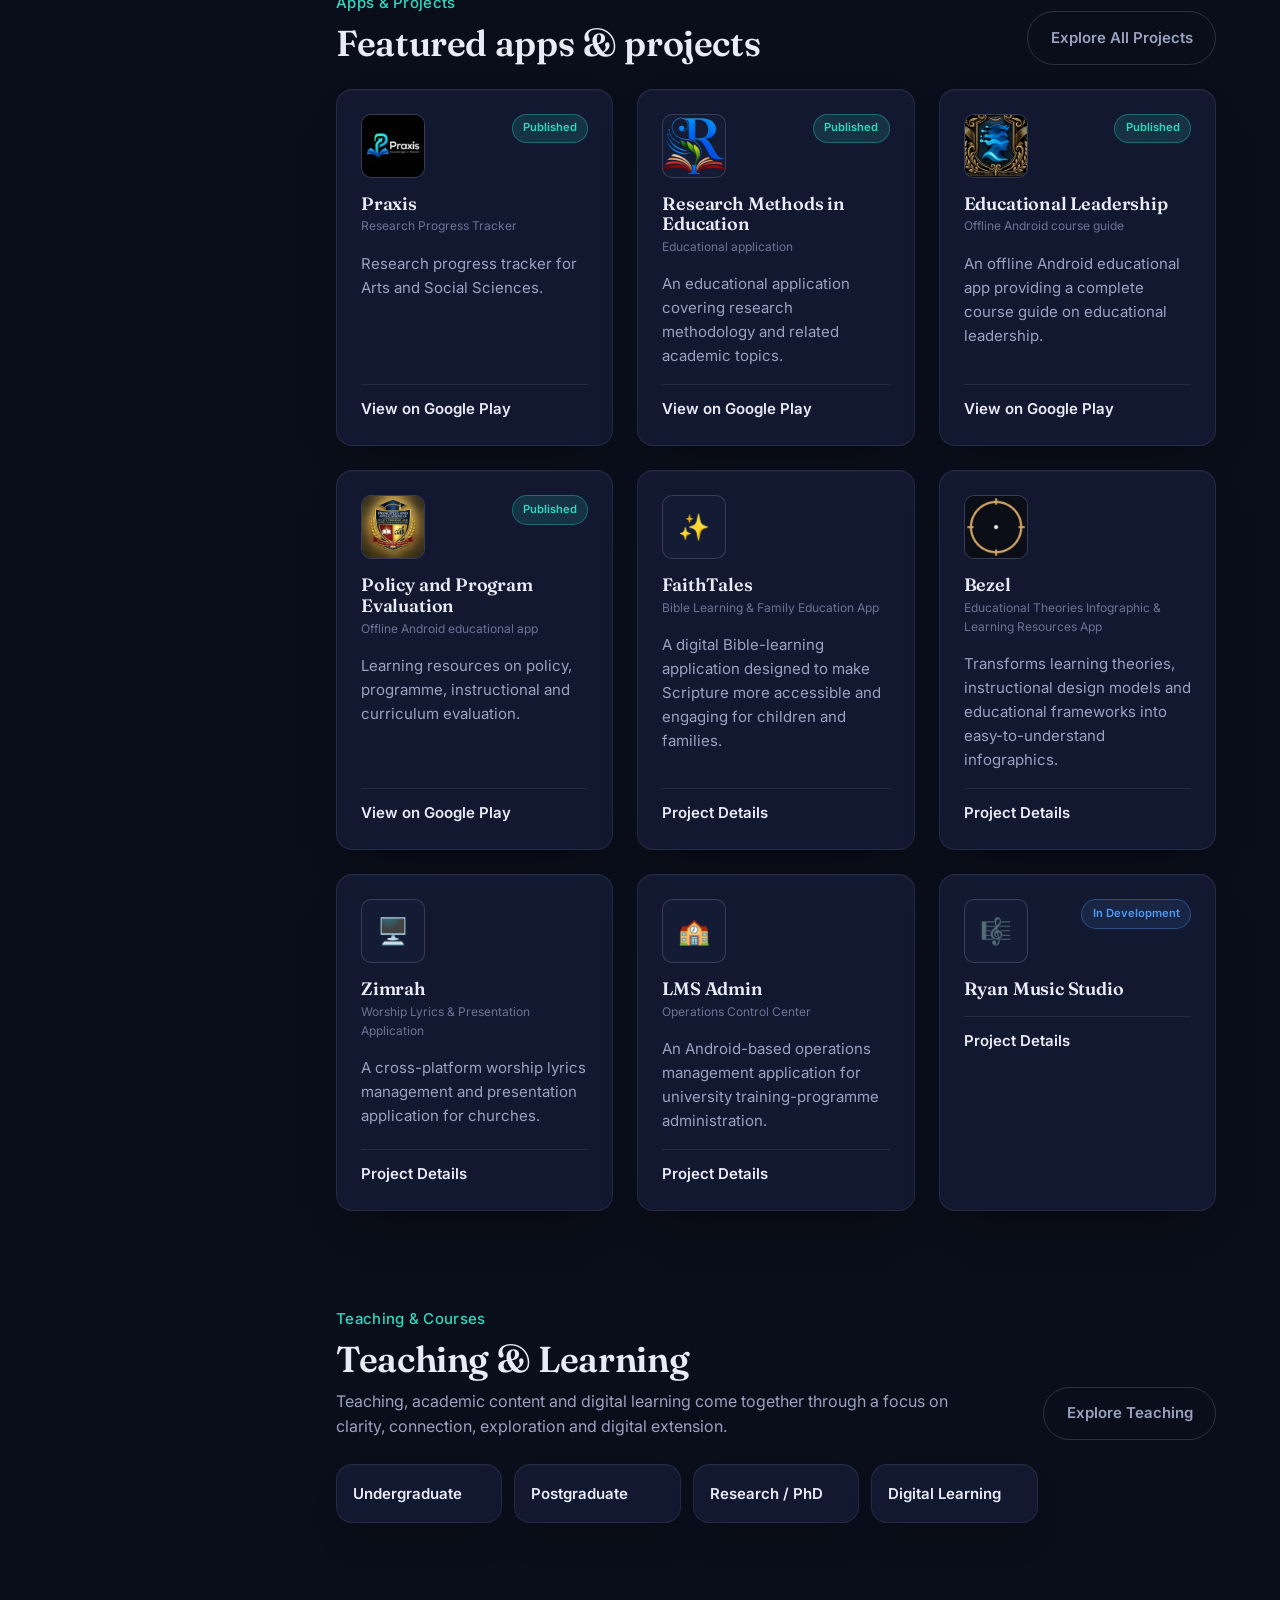
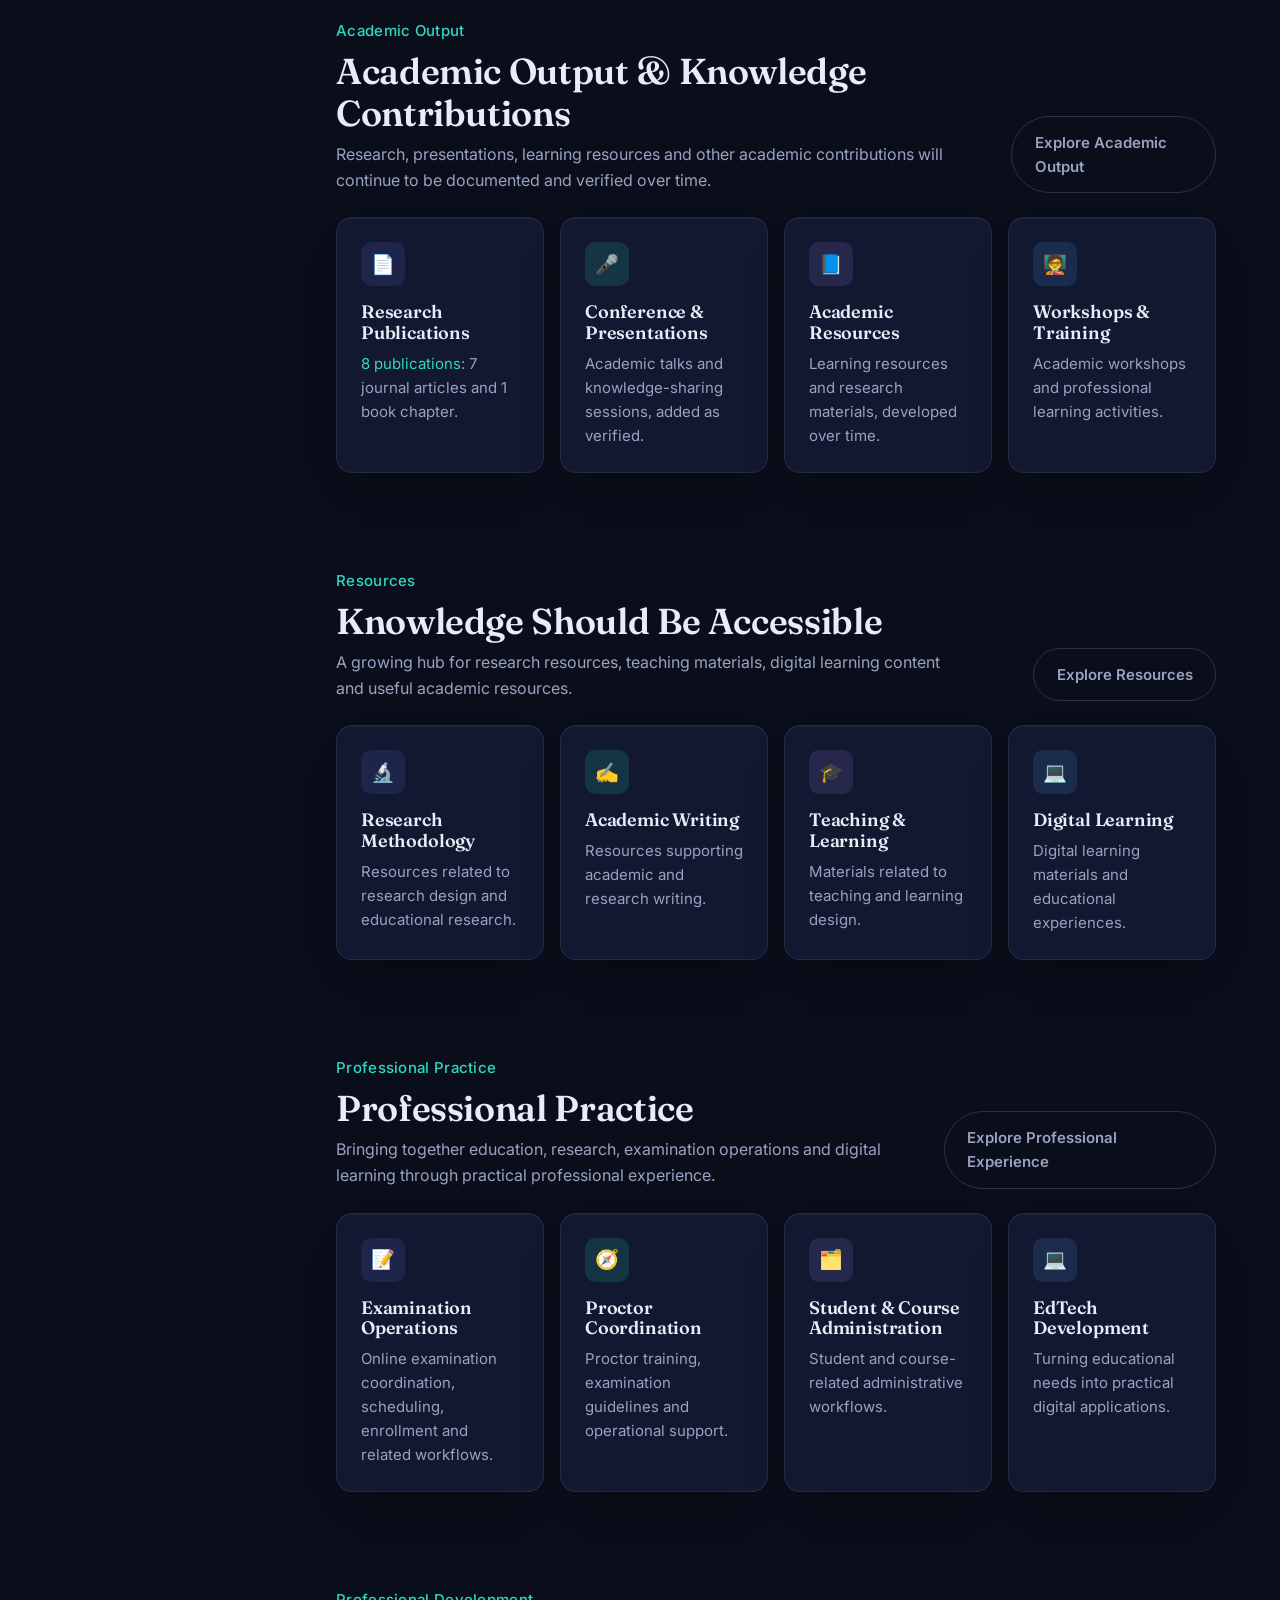
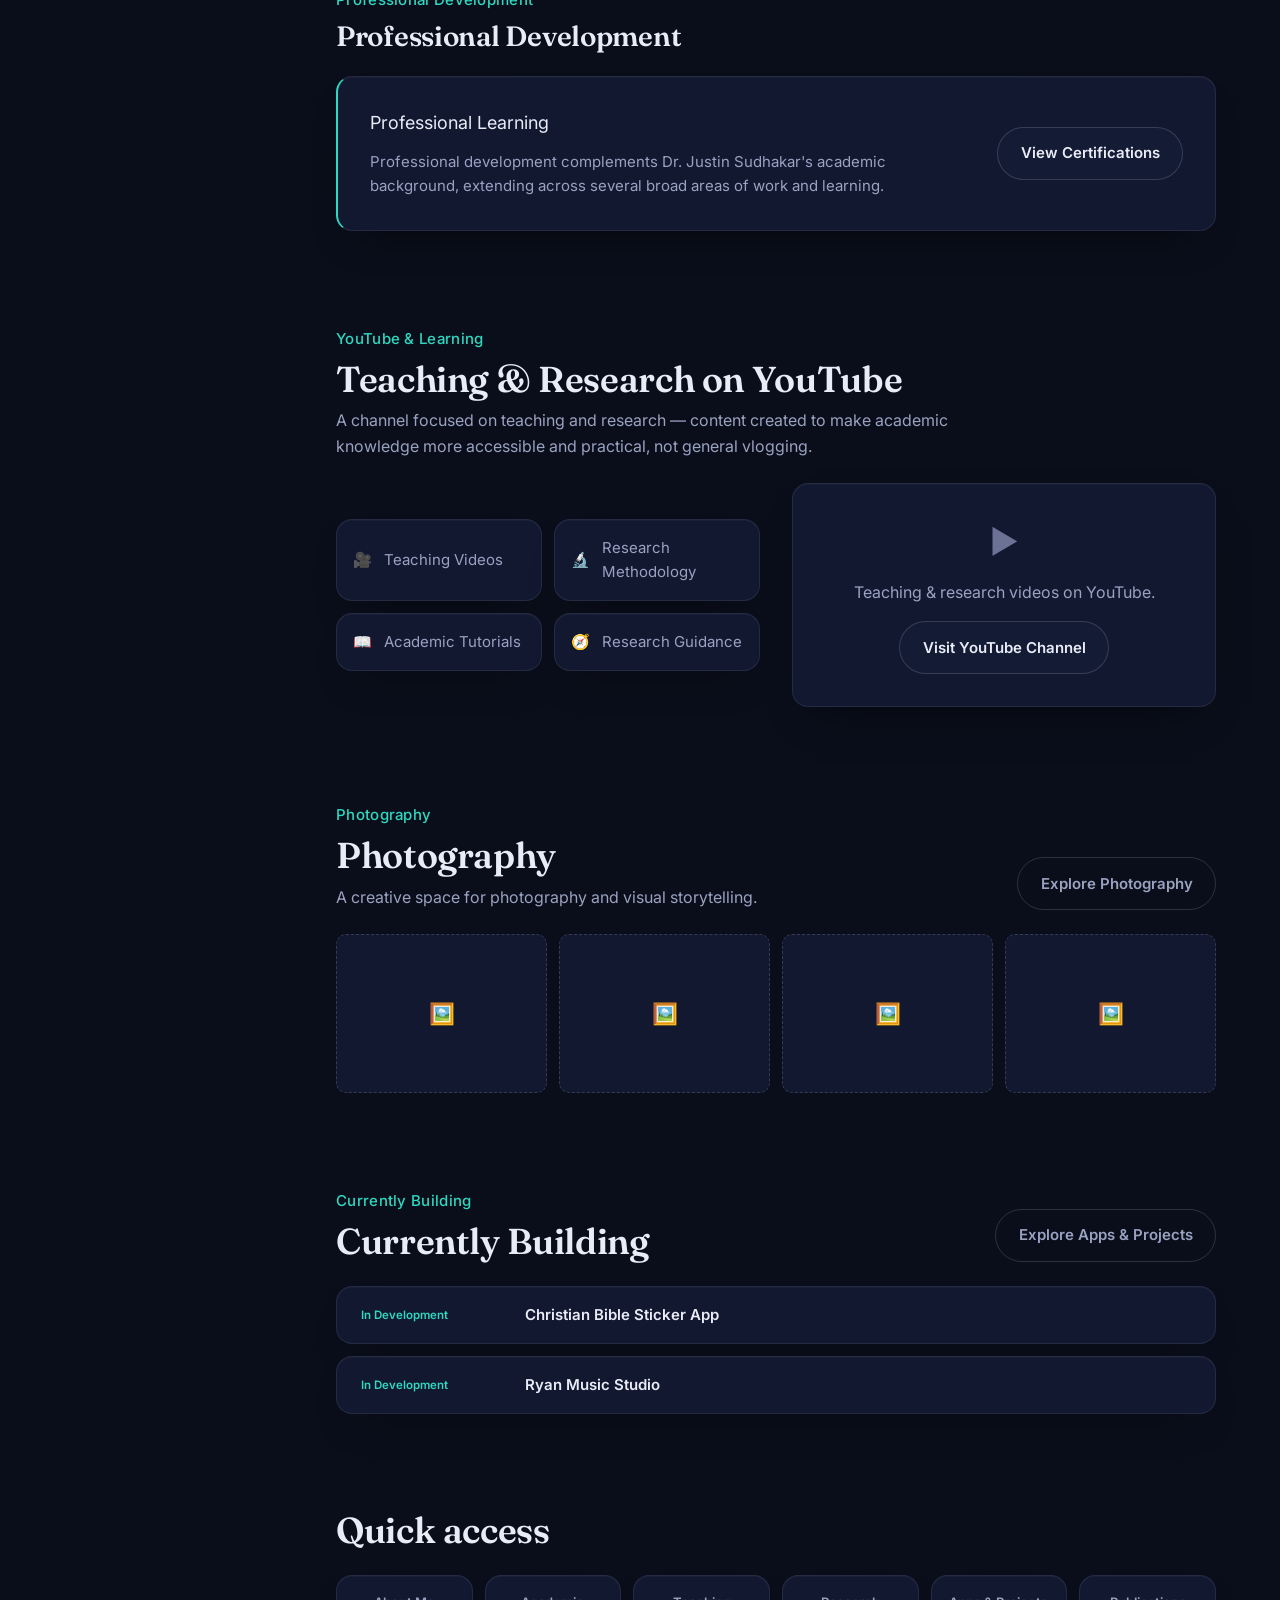
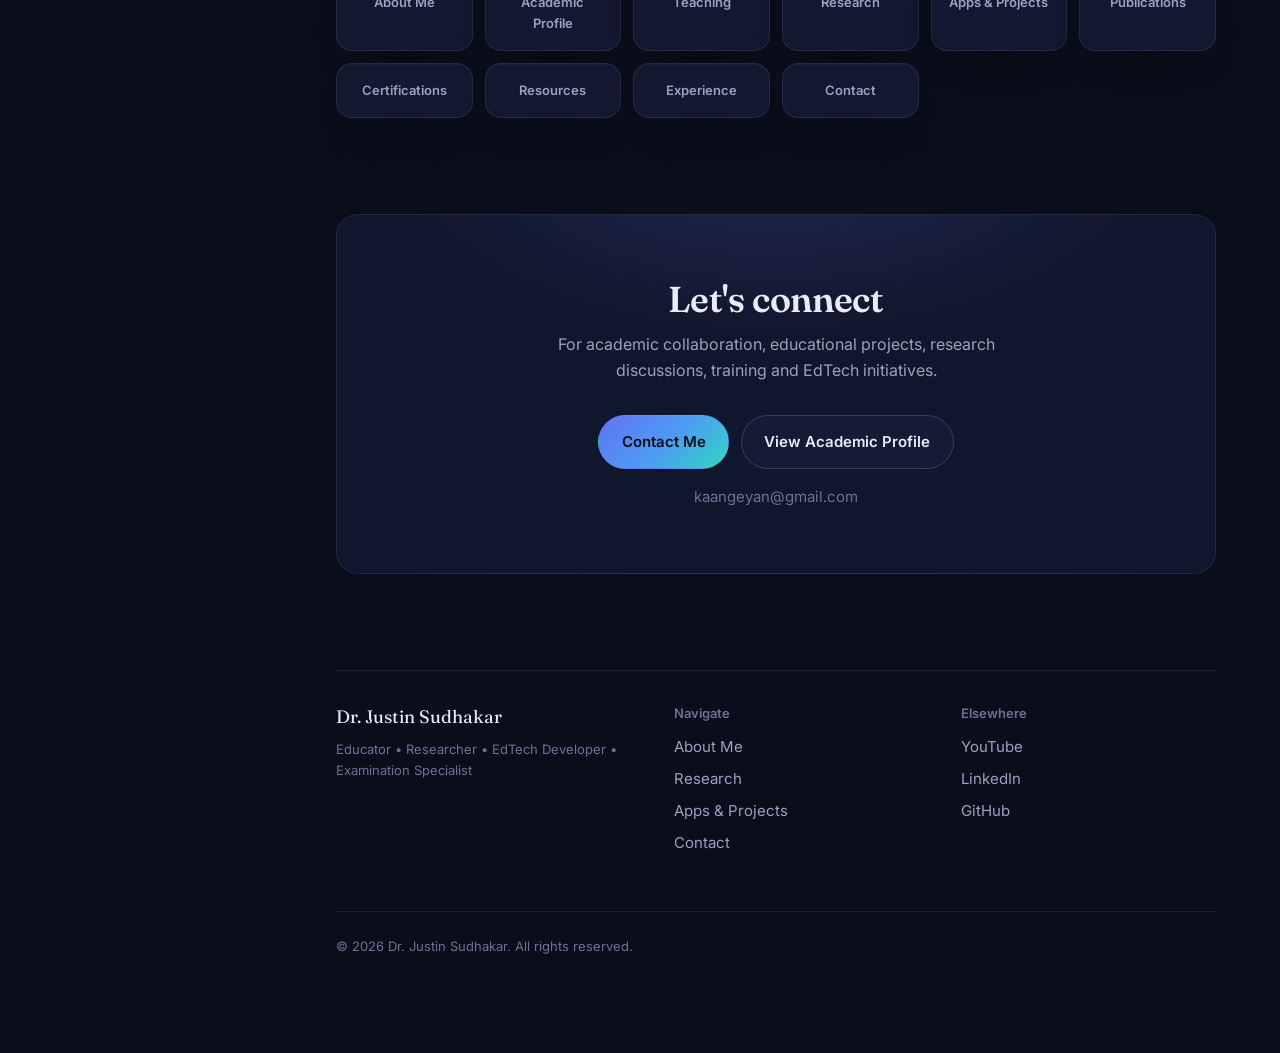
==== commit 4f96d08e: "Refine professional experience and factual portfolio content Co-Authored-By: Claude Opus 5.5 <norepl" ====
--- a/index.html
+++ b/index.html
@@ -145,8 +145,8 @@
       <h2 class="section-title" id="highlights-title">Professional highlights</h2>
       <div class="metric-grid" style="margin-top:var(--sp-5);">
         <div class="card metric-card">
-          <div class="metric-value">13+</div>
-          <div class="metric-label">Academic Experience</div>
+          <div class="metric-value">16+</div>
+          <div class="metric-label">Years of Teaching, Research &amp; Academic Experience</div>
         </div>
         <div class="card metric-card">
           <div class="metric-value">7</div>
@@ -364,7 +364,7 @@
             <h3 class="project-name">LMS Admin</h3>
             <p class="project-category">Operations Control Center</p>
           </div>
-          <p class="project-desc">A premium Android-based operations management application for university training-programme administration.</p>
+          <p class="project-desc">An Android-based operations management application for university training-programme administration.</p>
           <a class="project-link" href="projects.html#lms-admin">Project Details</a>
         </article>
 
@@ -414,7 +414,7 @@
         <div class="card focus-card">
           <div class="focus-icon" aria-hidden="true">📄</div>
           <h3 class="focus-title">Research Publications</h3>
-          <p class="focus-desc">A growing archive, documented as publications are verified.</p>
+          <p class="focus-desc"><a href="publications.html" style="color:var(--teal);">8 publications</a>: 7 journal articles and 1 book chapter.</p>
         </div>
         <div class="card focus-card">
           <div class="focus-icon" aria-hidden="true">🎤</div>
@@ -564,6 +564,12 @@
         <a class="btn btn-ghost" href="projects.html">Explore Apps &amp; Projects</a>
       </div>
       <div class="timeline" style="margin-top:var(--sp-5);">
+        <div class="card timeline-item">
+          <span class="timeline-tag">In Development</span>
+          <div>
+            <div class="timeline-title"><a href="projects.html#christian-bible-sticker-app">Christian Bible Sticker App</a></div>
+          </div>
+        </div>
         <div class="card timeline-item">
           <span class="timeline-tag">In Development</span>
           <div>
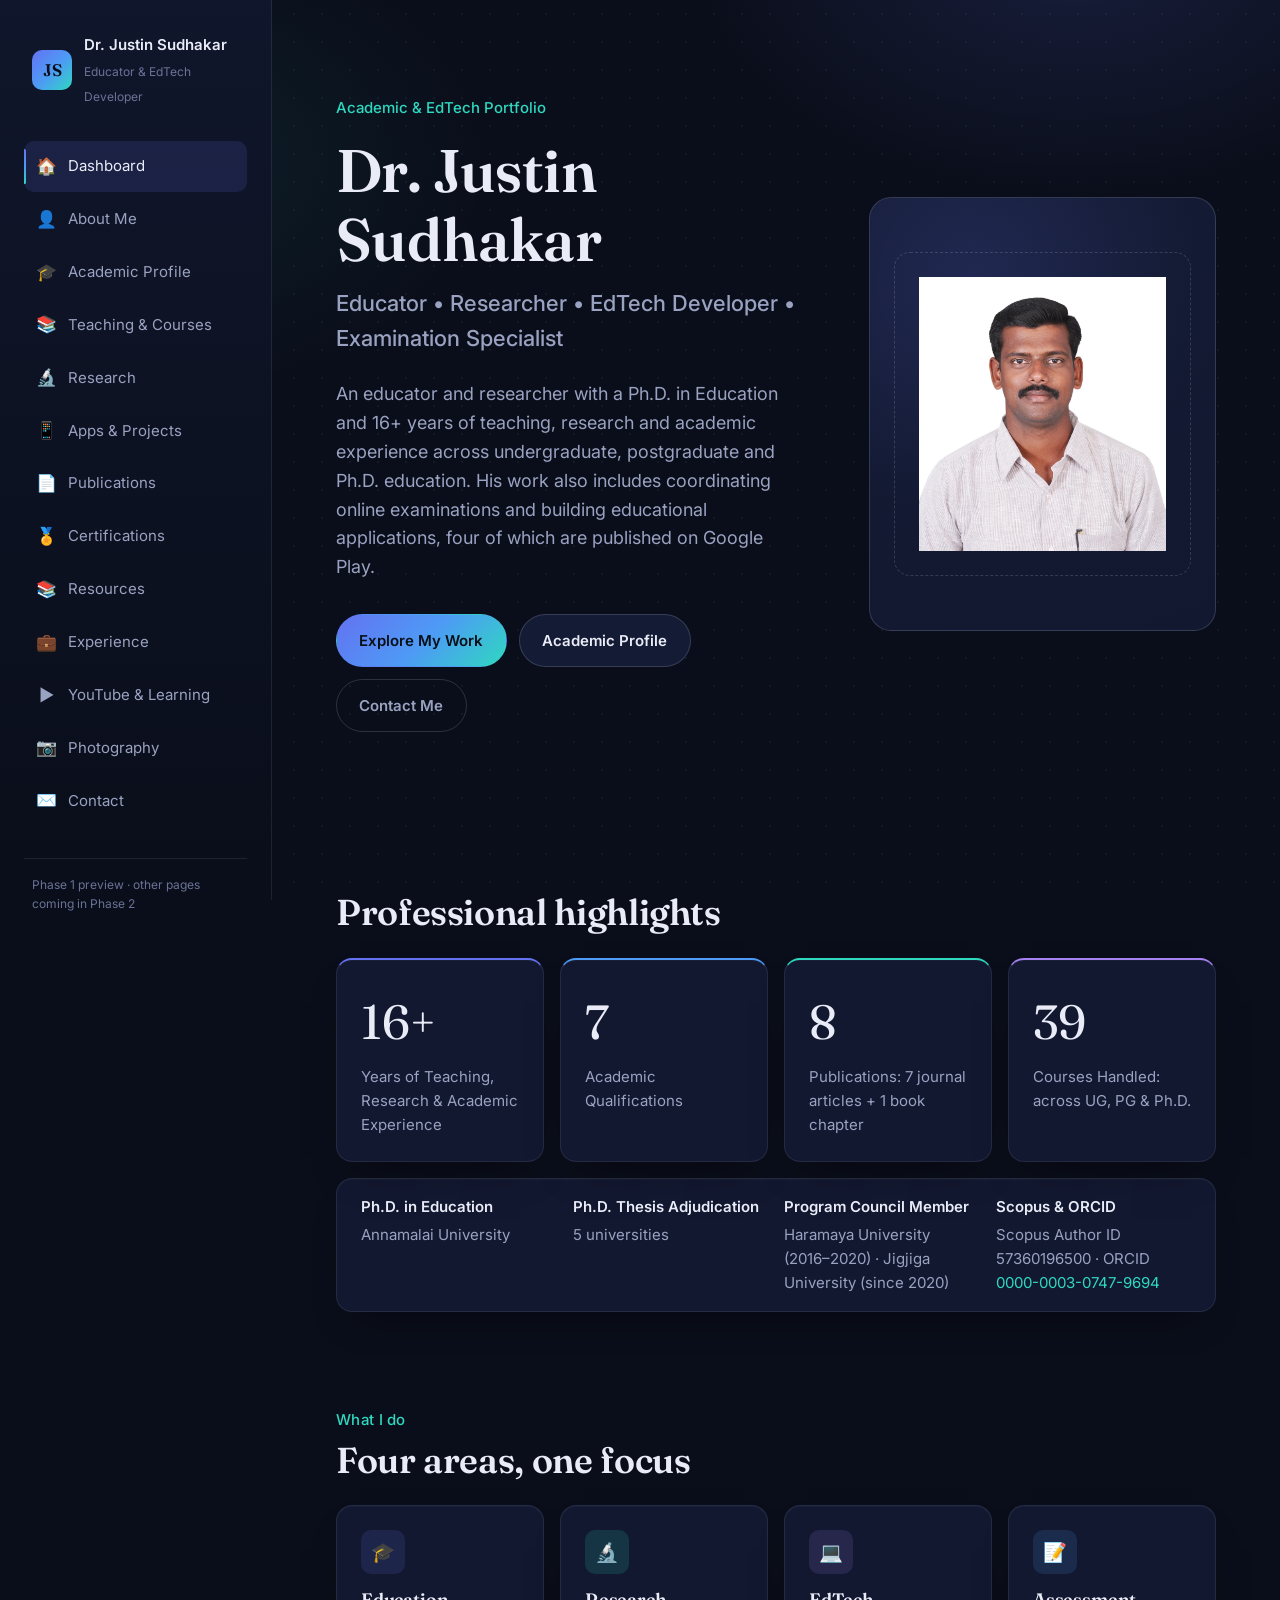
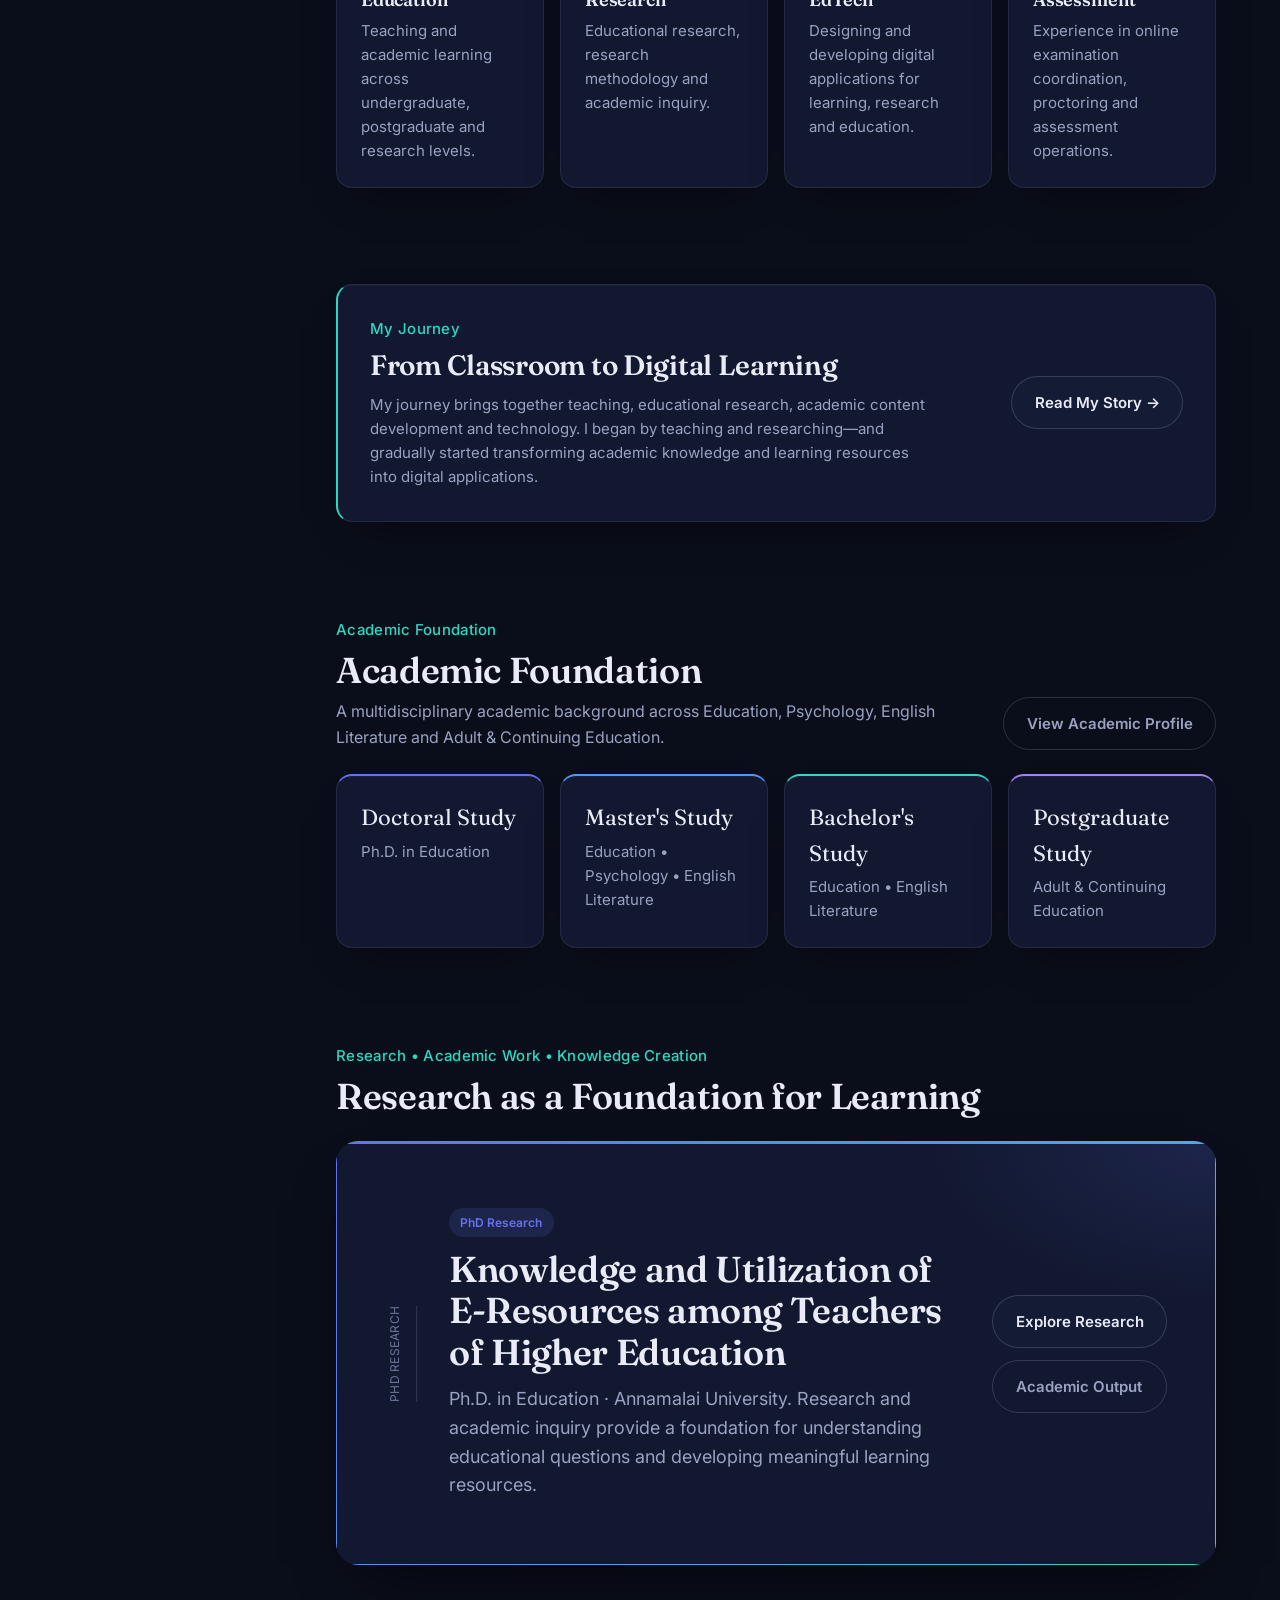
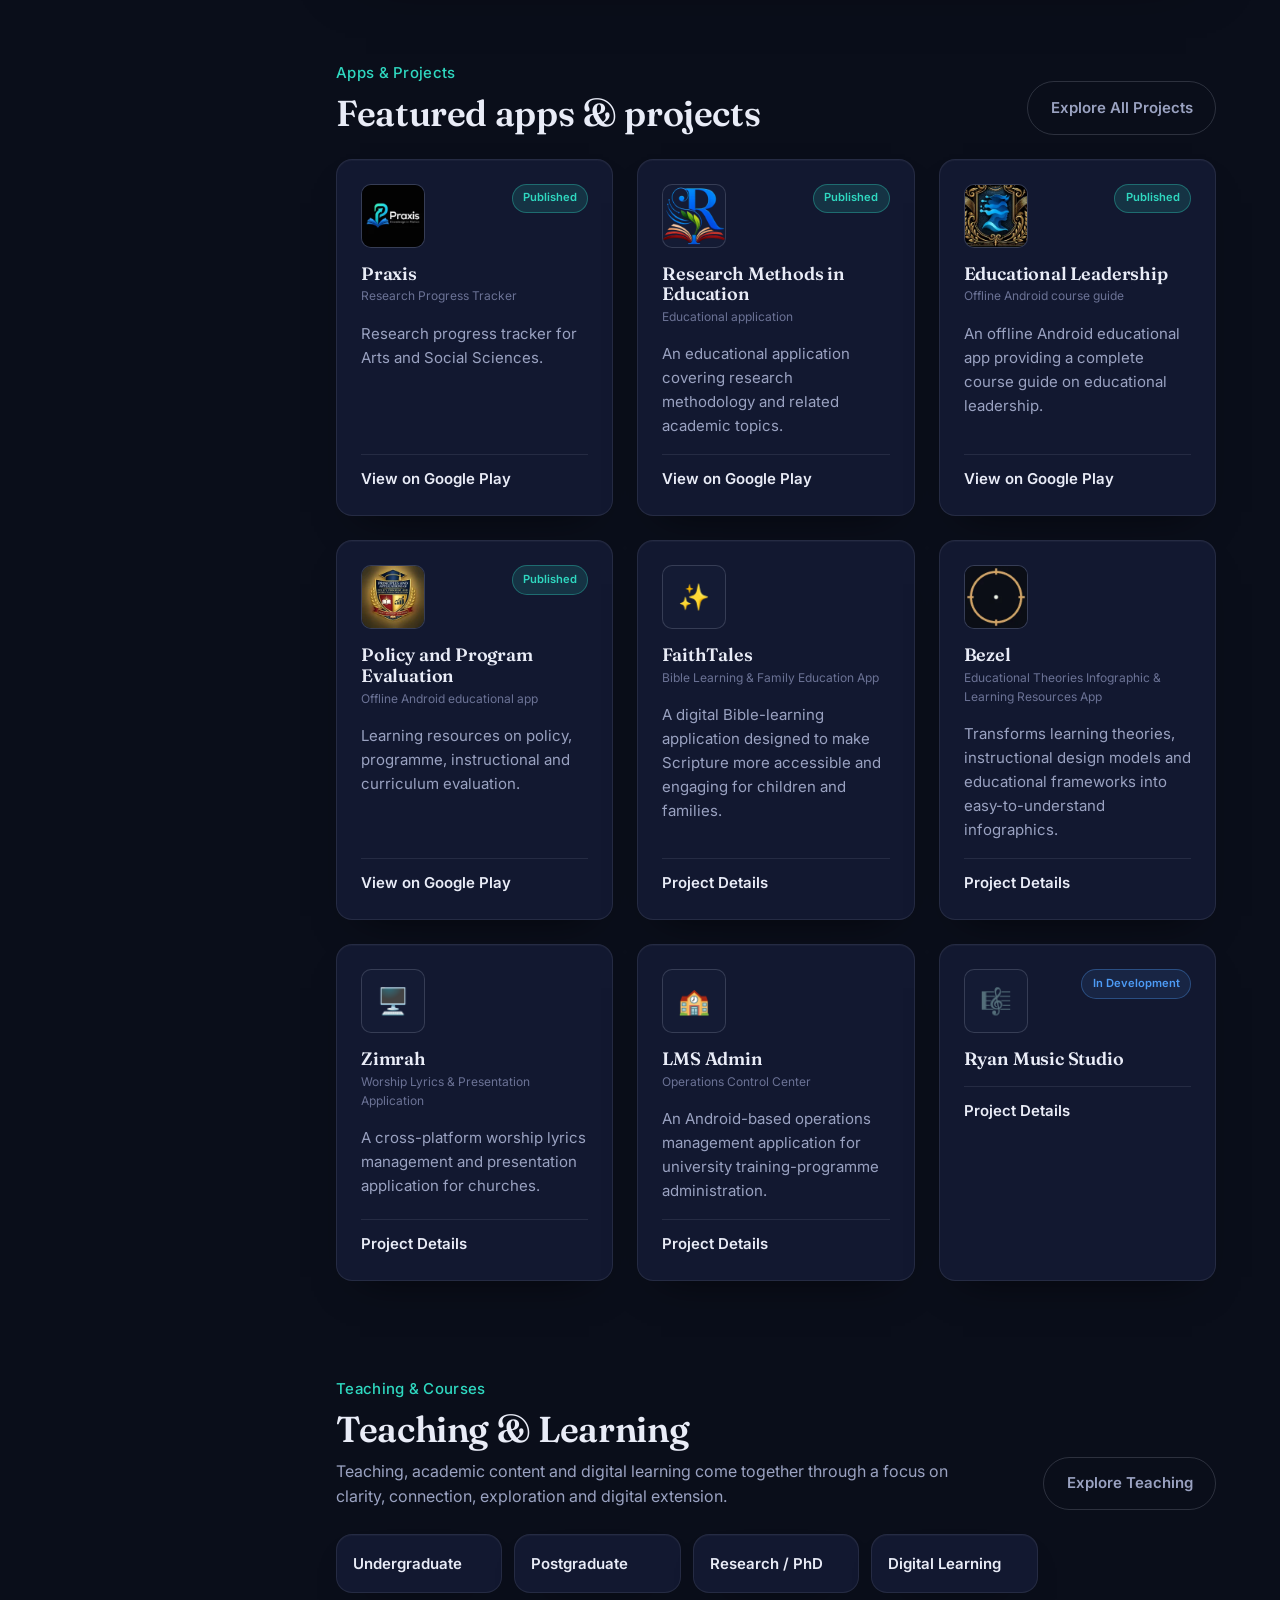
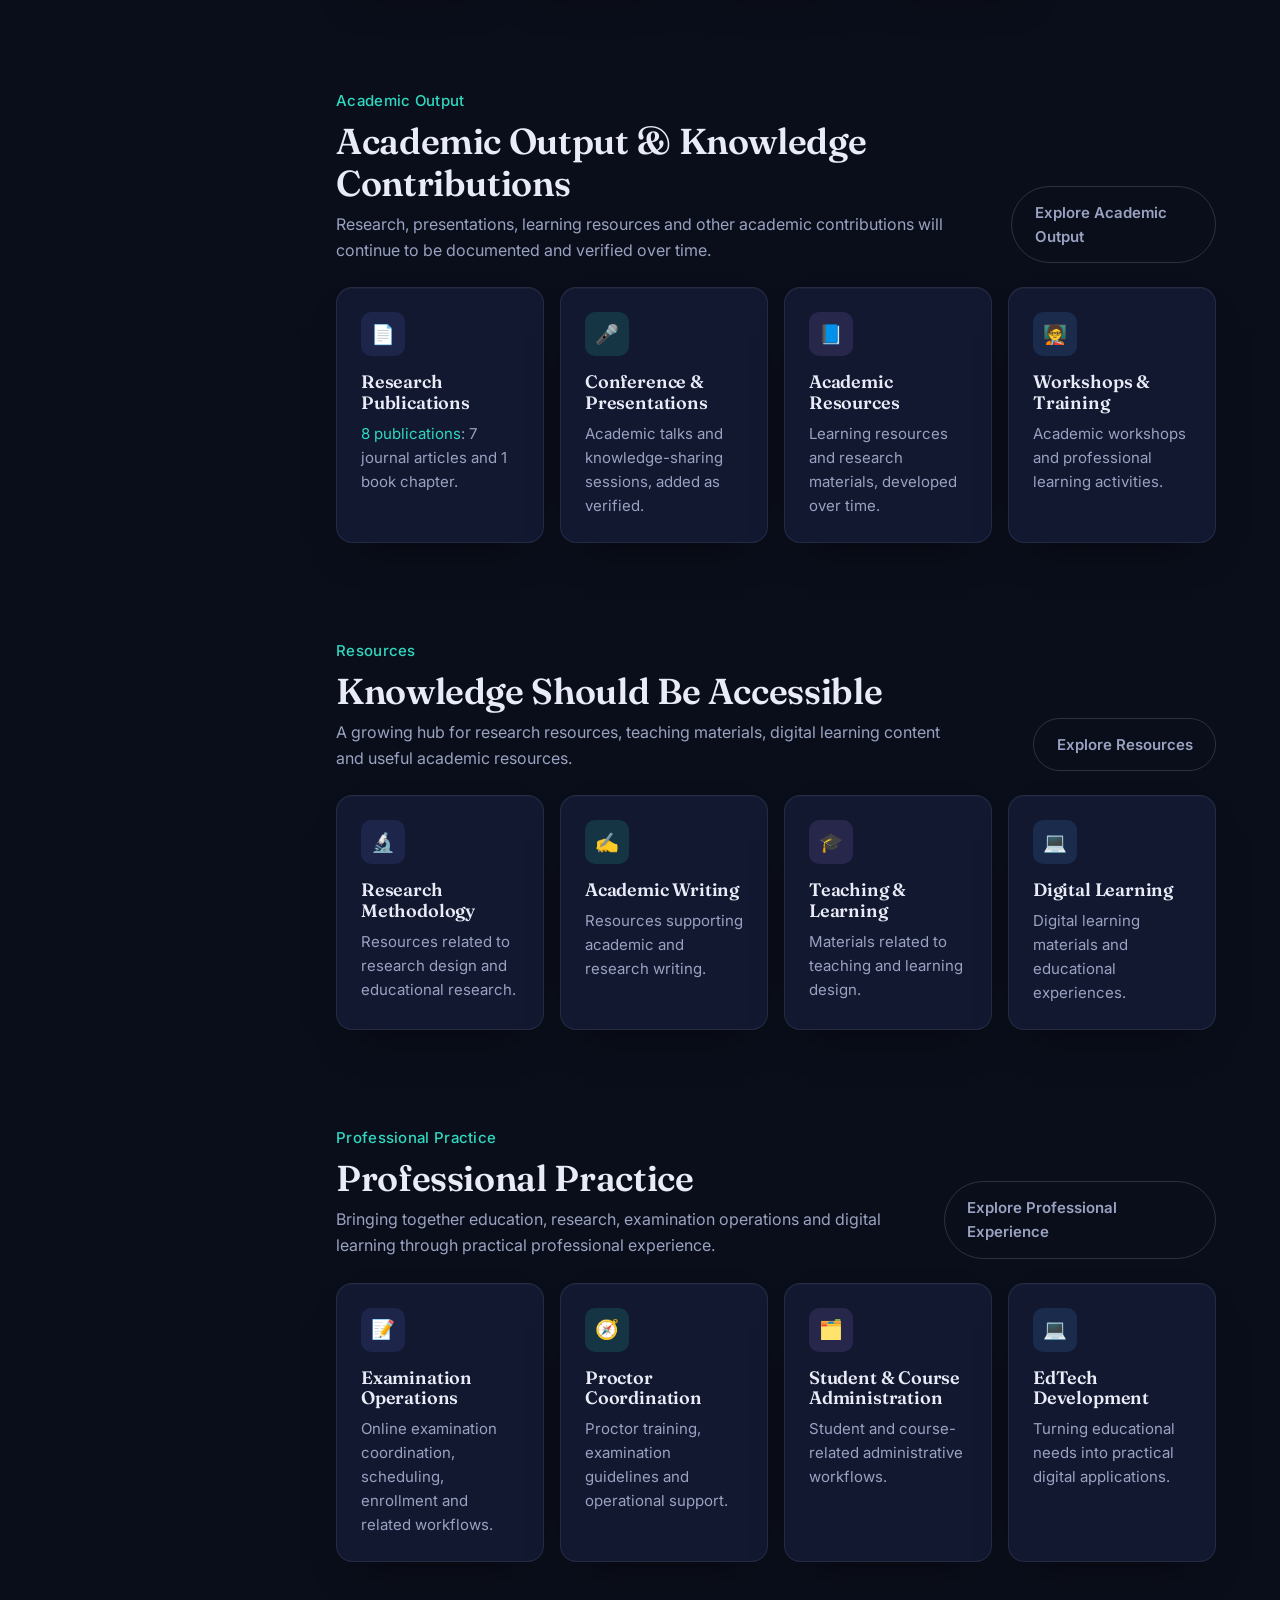
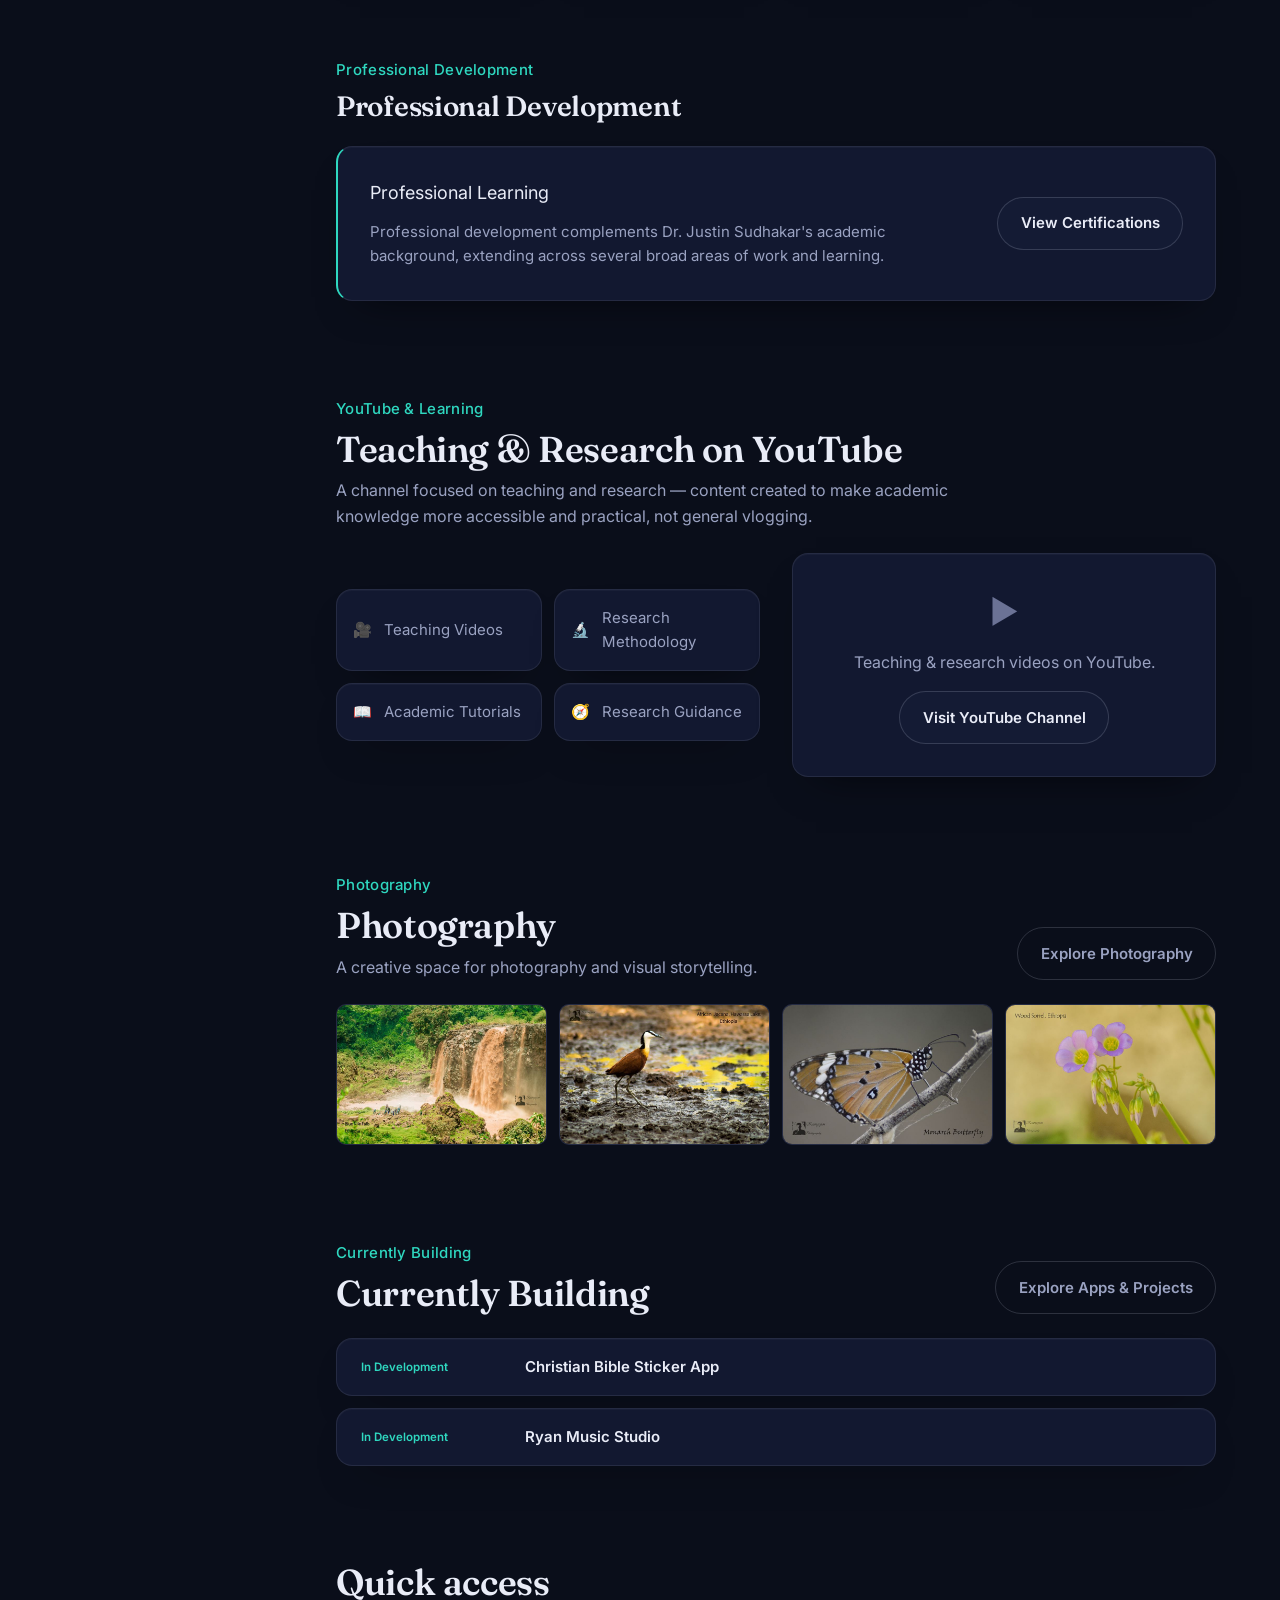
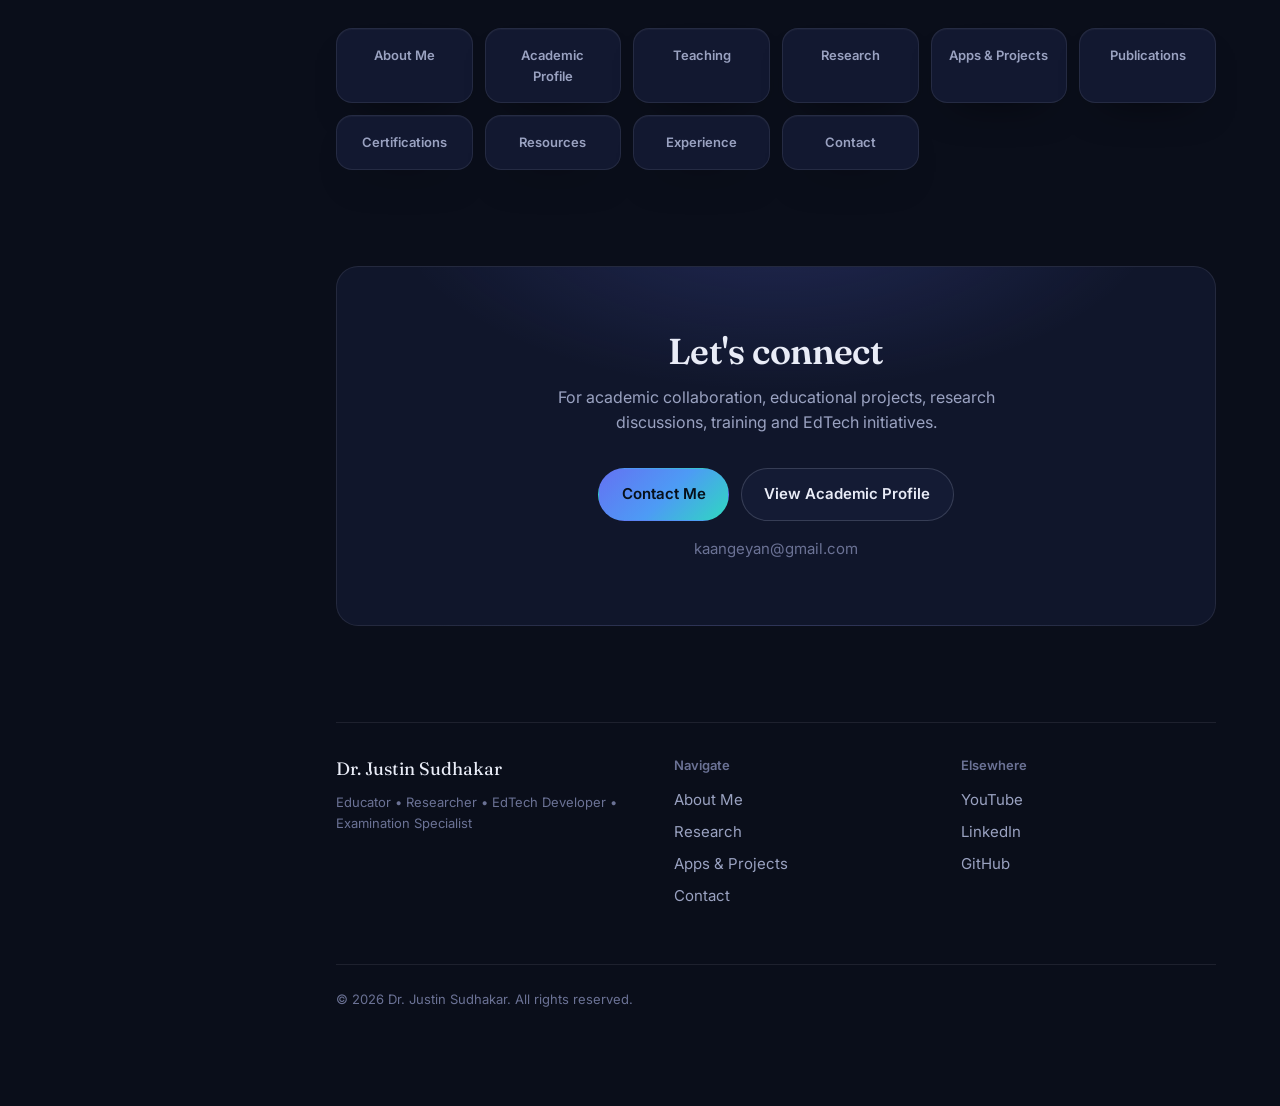
==== commit 0f7acc42: "Strengthen homepage credibility and positioning Co-Authored-By: Claude Opus 5.5 <noreply@anthropic.c" ====
--- a/index.html
+++ b/index.html
@@ -114,12 +114,11 @@
         <p class="hero-eyebrow">Academic &amp; EdTech Portfolio</p>
         <h1 class="hero-name">Dr. Justin Sudhakar</h1>
         <p class="hero-role">Educator • Researcher • EdTech Developer • Examination Specialist</p>
-        <p class="hero-tags">Teaching • Research • Digital Learning • Academic Content Creation</p>
         <p class="hero-copy">
-          Dr. Justin Sudhakar works across education, academic research, digital learning,
-          educational technology and examination operations — teaching at the university level,
-          conducting research, coordinating online examinations, and building applications that
-          turn academic knowledge into practical, accessible learning tools.
+          An educator and researcher with a Ph.D. in Education and 16+ years of teaching,
+          research and academic experience across undergraduate, postgraduate and Ph.D. education.
+          His work also includes coordinating online examinations and building educational
+          applications, four of which are published on Google Play.
         </p>
         <div class="hero-actions">
           <a class="btn btn-primary" href="projects.html">Explore My Work</a>
@@ -152,15 +151,22 @@
           <div class="metric-value">7</div>
           <div class="metric-label">Academic Qualifications</div>
         </div>
-        <div class="card metric-card">
-          <div class="metric-value">Multiple</div>
-          <div class="metric-label">Educational Apps &amp; Digital Projects</div>
-        </div>
-        <div class="card metric-card">
-          <div class="metric-value">Multiple</div>
-          <div class="metric-label">Research Projects</div>
-        </div>
-      </div>
+        <a class="card metric-card" href="publications.html">
+          <div class="metric-value">8</div>
+          <div class="metric-label">Publications: 7 journal articles + 1 book chapter</div>
+        </a>
+        <a class="card metric-card" href="teaching.html#courses-handled-title">
+          <div class="metric-value">39</div>
+          <div class="metric-label">Courses Handled: across UG, PG &amp; Ph.D.</div>
+        </a>
+      </div>
+
+      <ul class="card cred-strip" aria-label="Academic credentials">
+        <li><strong>Ph.D. in Education</strong><span>Annamalai University</span></li>
+        <li><strong>Ph.D. Thesis Adjudication</strong><span>5 universities</span></li>
+        <li><strong>Program Council Member</strong><span>Haramaya University (2016–2020) · Jigjiga University (since 2020)</span></li>
+        <li><strong>Scopus &amp; ORCID</strong><span>Scopus Author ID 57360196500 · ORCID <a href="https://orcid.org/0000-0003-0747-9694" target="_blank" rel="noopener noreferrer">0000-0003-0747-9694</a></span></li>
+      </ul>
     </section>
 
     <!-- ===== What I do ===== -->
@@ -547,10 +553,10 @@
         <a class="btn btn-ghost" href="photography.html">Explore Photography</a>
       </div>
       <div class="photo-strip">
-        <div class="photo-tile" aria-hidden="true">🖼️</div>
-        <div class="photo-tile" aria-hidden="true">🖼️</div>
-        <div class="photo-tile" aria-hidden="true">🖼️</div>
-        <div class="photo-tile" aria-hidden="true">🖼️</div>
+        <a class="photo-tile" href="photography.html"><img src="Images/Photography-web/thumbs/Nature%20%26%20Landscapes/Blue%20Nile_result.jpg" alt="Blue Nile" width="800" height="532" loading="lazy" decoding="async" /></a>
+        <a class="photo-tile" href="photography.html"><img src="Images/Photography-web/thumbs/Birds%20%26%20Wildlife/African%20Jacana_result.jpg" alt="African Jacana" width="800" height="532" loading="lazy" decoding="async" /></a>
+        <a class="photo-tile" href="photography.html"><img src="Images/Photography-web/thumbs/Butterflies%20%26%20Insects/Monarch%20Butterfly_result.jpg" alt="Monarch Butterfly" width="800" height="532" loading="lazy" decoding="async" /></a>
+        <a class="photo-tile" href="photography.html"><img src="Images/Photography-web/thumbs/Nature%20%26%20Landscapes/Wood%20Sorrel_result.jpg" alt="Wood Sorrel" width="800" height="532" loading="lazy" decoding="async" /></a>
       </div>
     </section>
 
--- a/css/styles.css
+++ b/css/styles.css
@@ -567,6 +567,38 @@
   color: var(--text-muted);
 }
 
+/* Verified academic credentials, shown under the highlight metrics */
+.cred-strip {
+  margin-top: var(--sp-4);
+  padding: var(--sp-4) var(--sp-5);
+  display: grid;
+  grid-template-columns: repeat(4, minmax(0, 1fr));
+  gap: var(--sp-4);
+}
+
+.cred-strip li {
+  display: flex;
+  flex-direction: column;
+  gap: var(--sp-1);
+  min-width: 0;
+}
+
+.cred-strip strong {
+  font-size: var(--fs-sm);
+  font-weight: 600;
+  color: var(--text);
+}
+
+.cred-strip span {
+  font-size: var(--fs-sm);
+  color: var(--text-muted);
+  overflow-wrap: anywhere;
+}
+
+.cred-strip a {
+  color: var(--teal);
+}
+
 /* ---------- What I do ---------- */
 .focus-grid {
   display: grid;
@@ -894,14 +926,19 @@
 }
 
 .photo-tile {
-  aspect-ratio: 4 / 3;
+  display: block;
+  aspect-ratio: 3 / 2;
   border-radius: var(--radius-sm);
-  border: 1px dashed var(--border-strong);
+  border: 1px solid var(--border);
   background: var(--bg-card);
-  display: grid;
-  place-items: center;
-  color: var(--text-faint);
-  font-size: 1.3rem;
+  overflow: hidden;
+}
+
+.photo-tile img {
+  display: block;
+  width: 100%;
+  height: 100%;
+  object-fit: cover;
 }
 
 /* ---------- Timeline ---------- */
@@ -1052,6 +1089,7 @@
 /* ---------- Responsive ---------- */
 @media (max-width: 1080px) {
   .metric-grid,
+  .cred-strip,
   .focus-grid {
     grid-template-columns: repeat(2, 1fr);
   }
@@ -1112,6 +1150,7 @@
 
 @media (max-width: 620px) {
   .metric-grid,
+  .cred-strip,
   .focus-grid,
   .project-grid,
   .chip-grid {
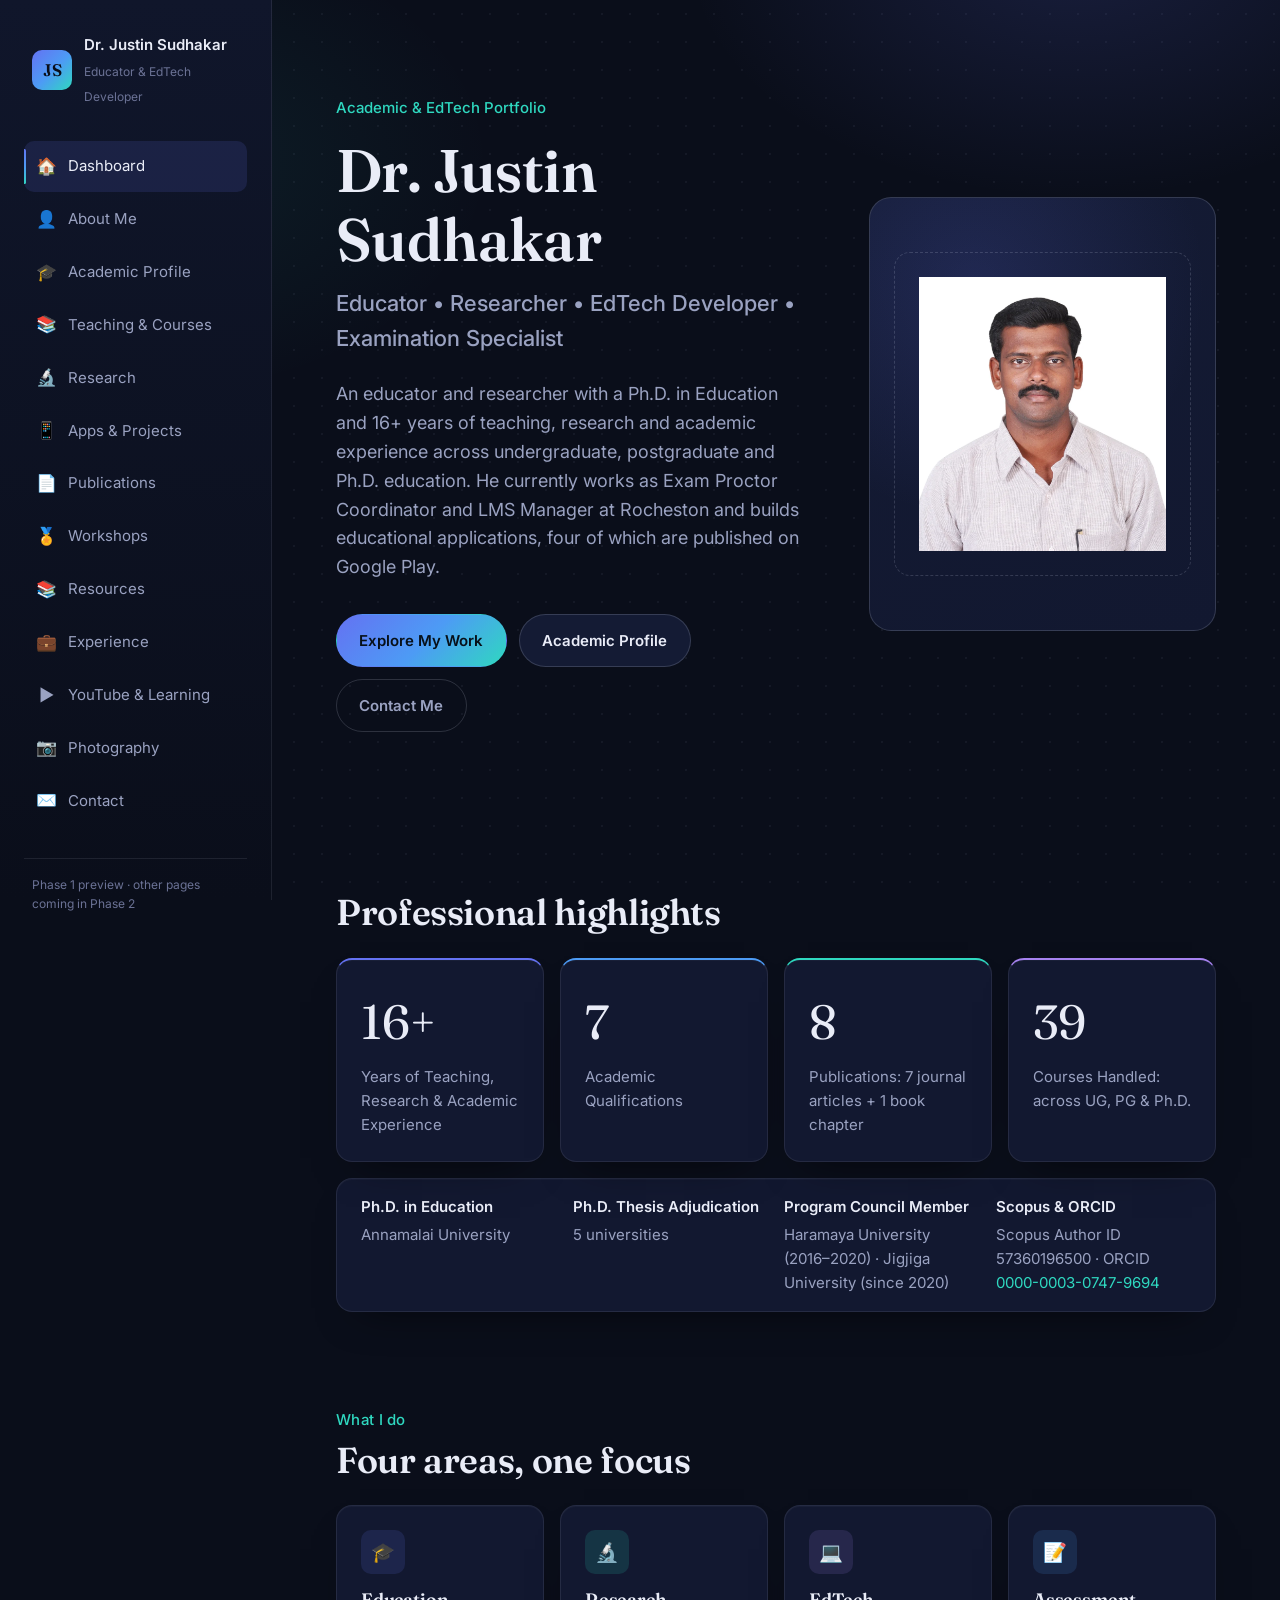
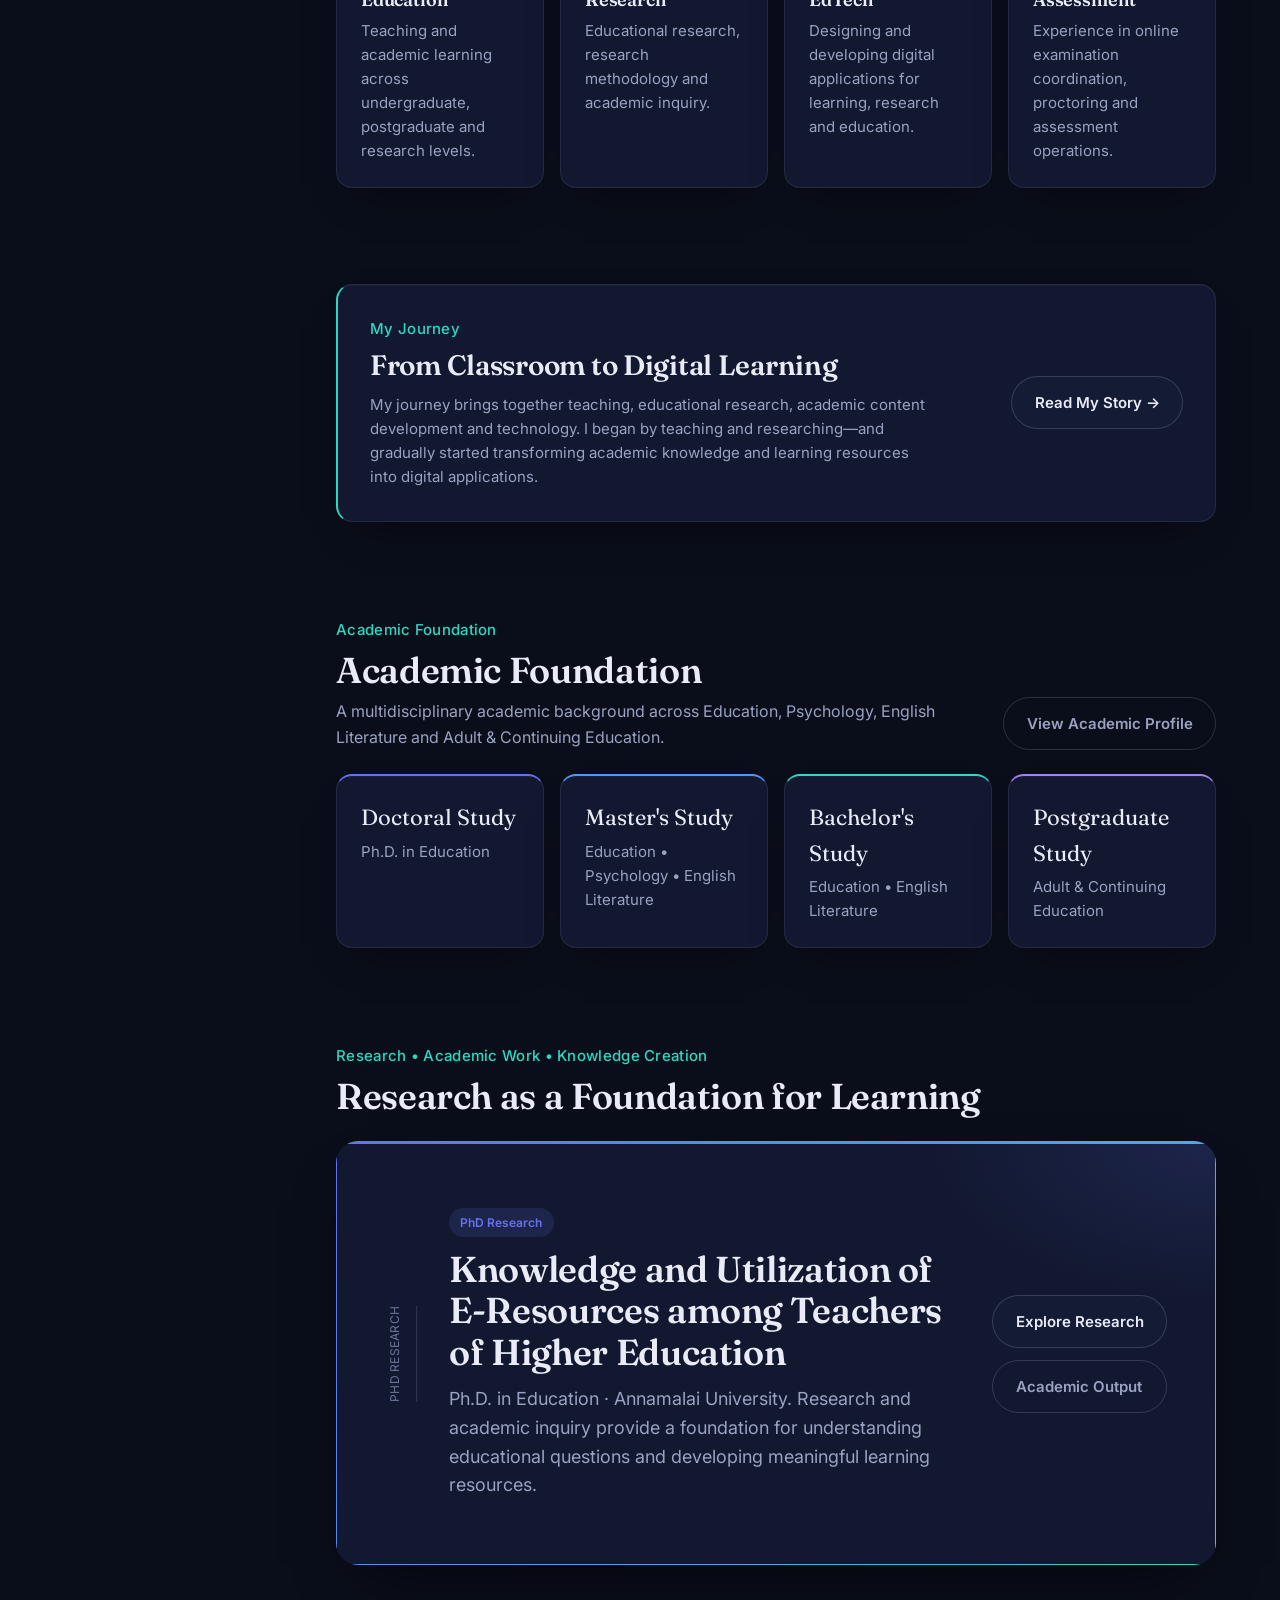
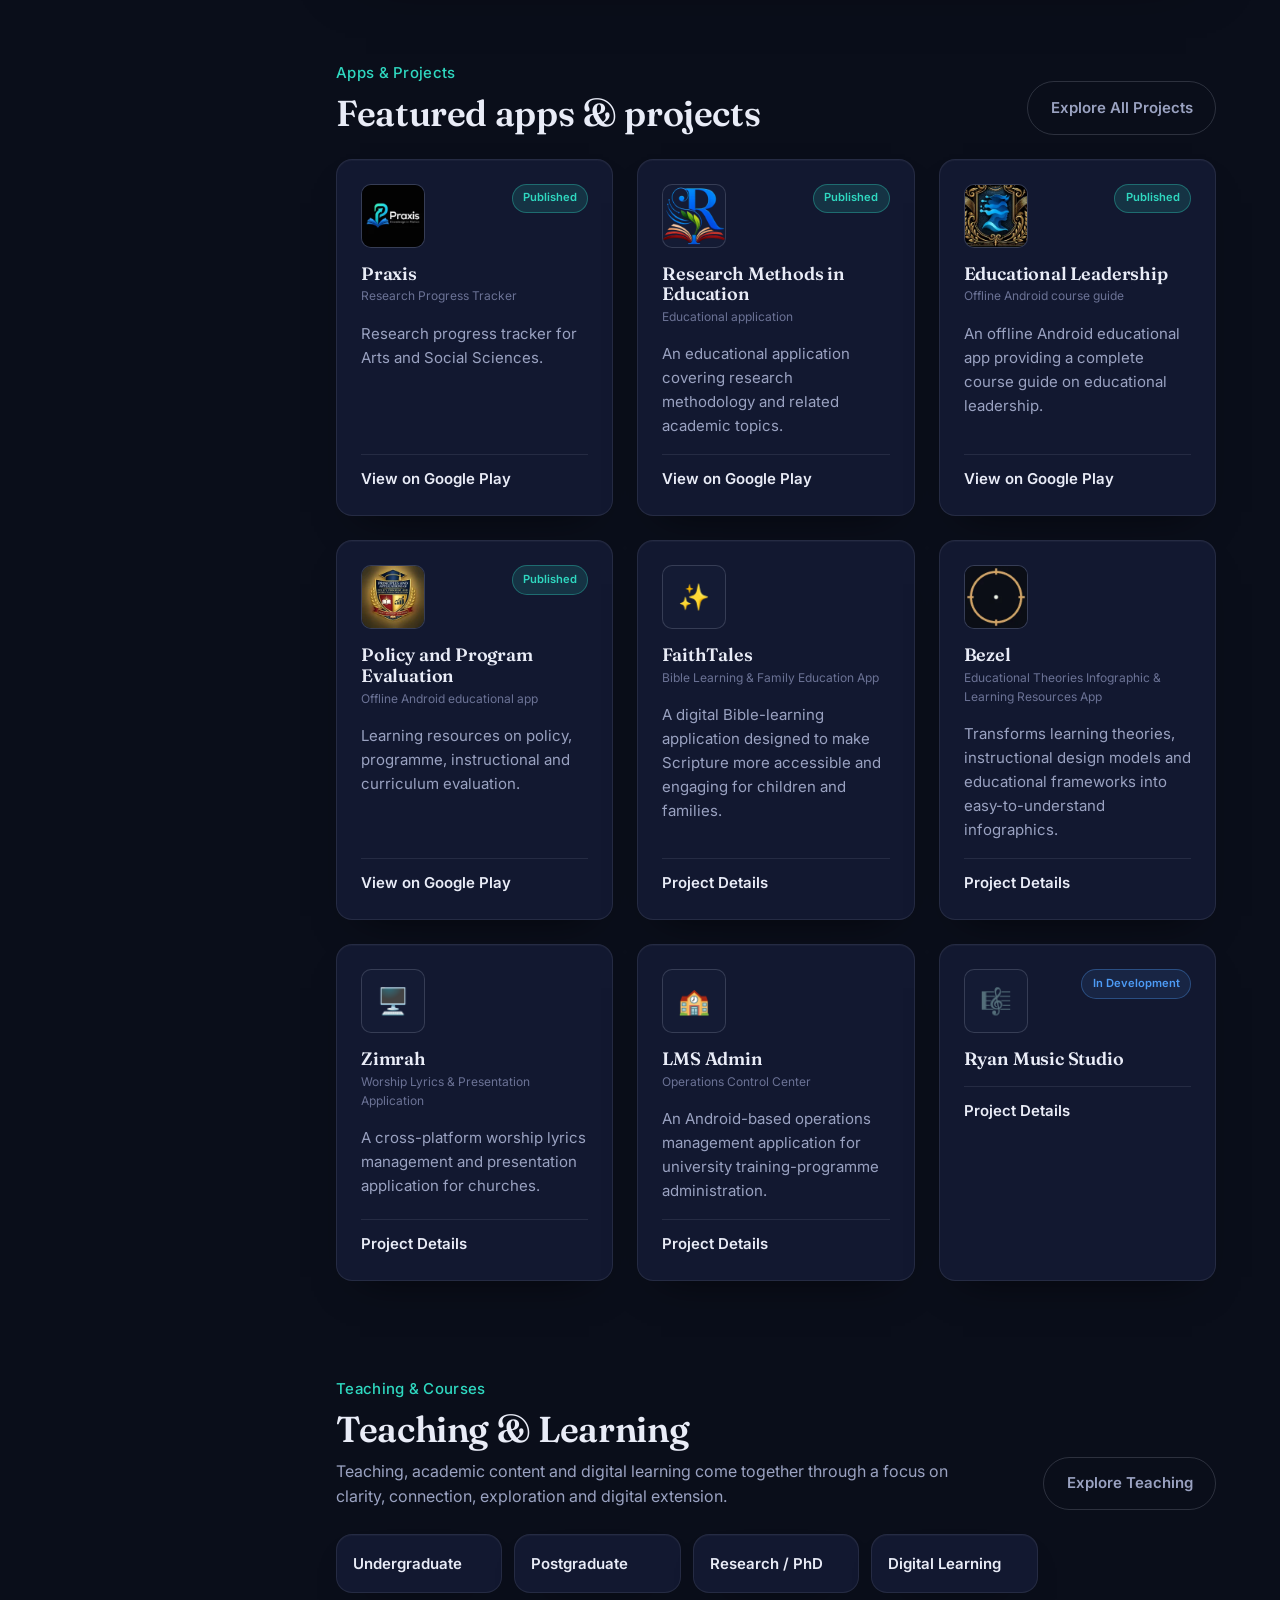
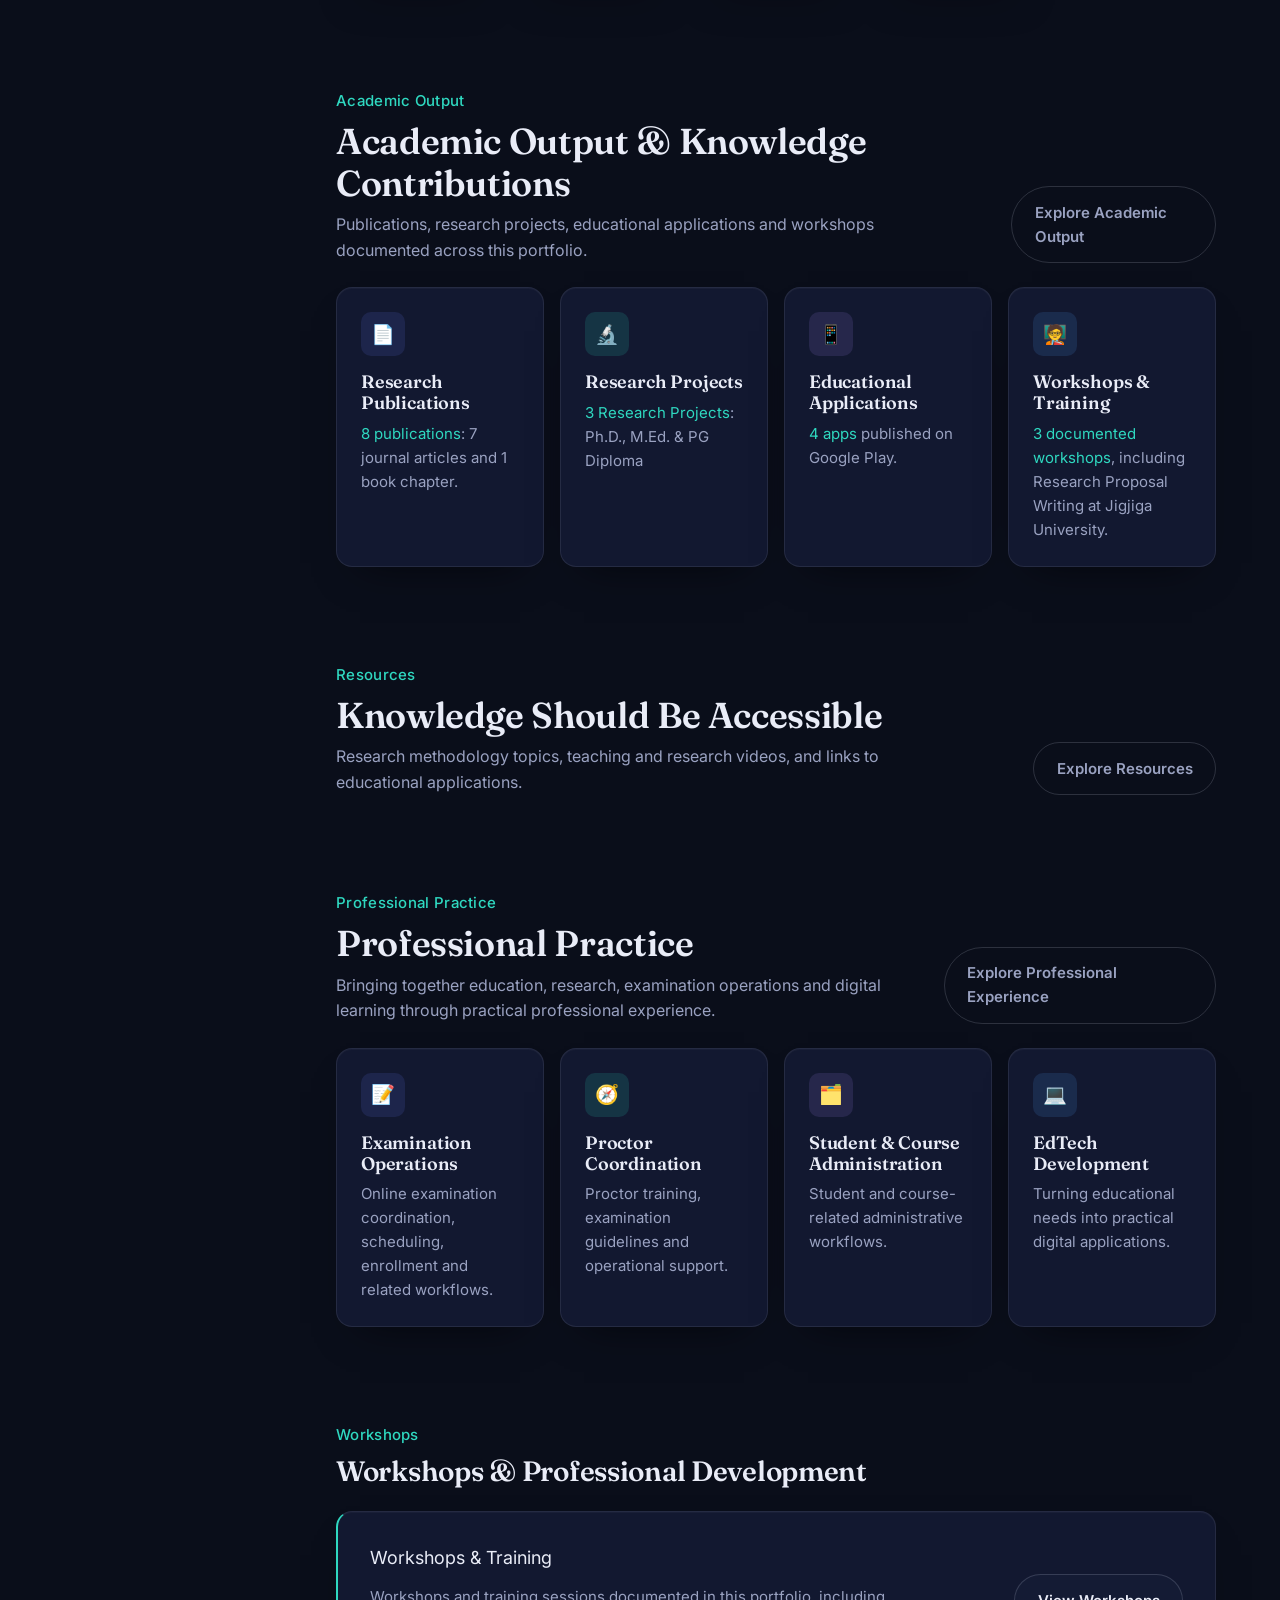
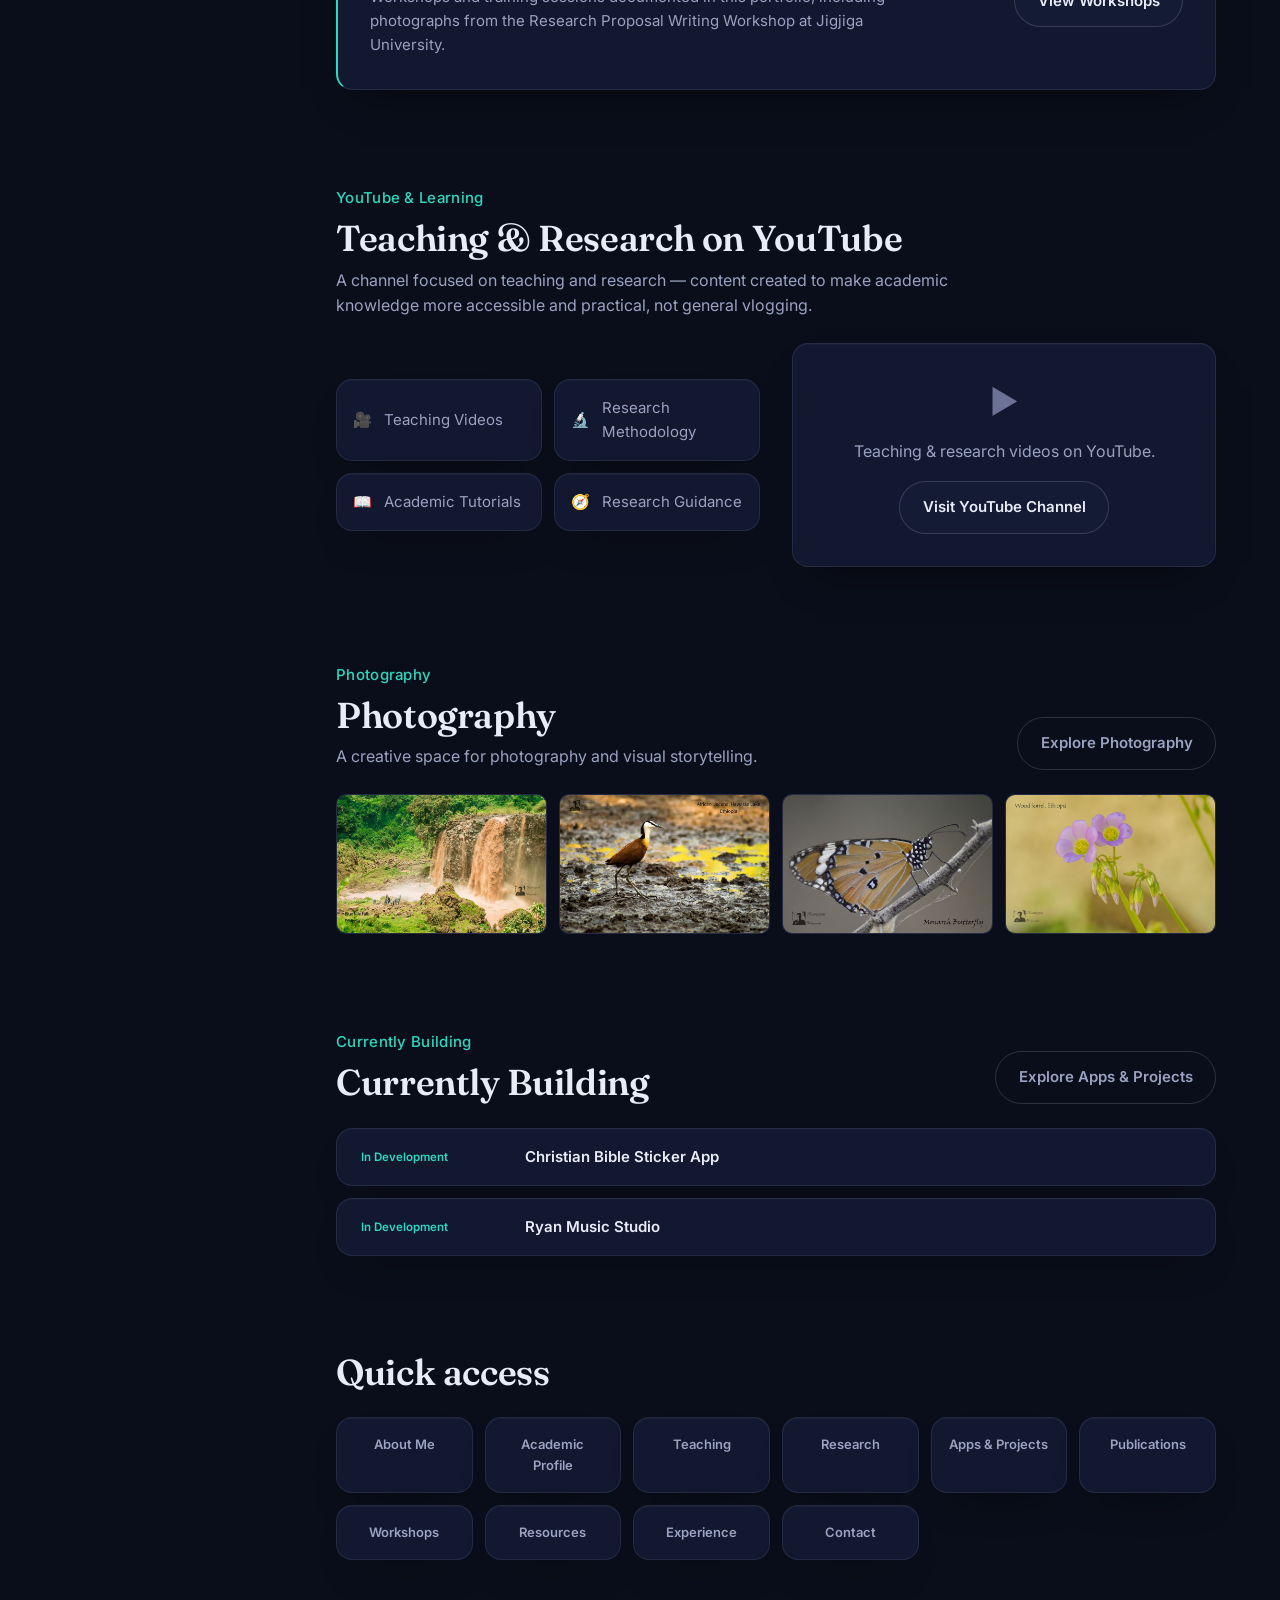
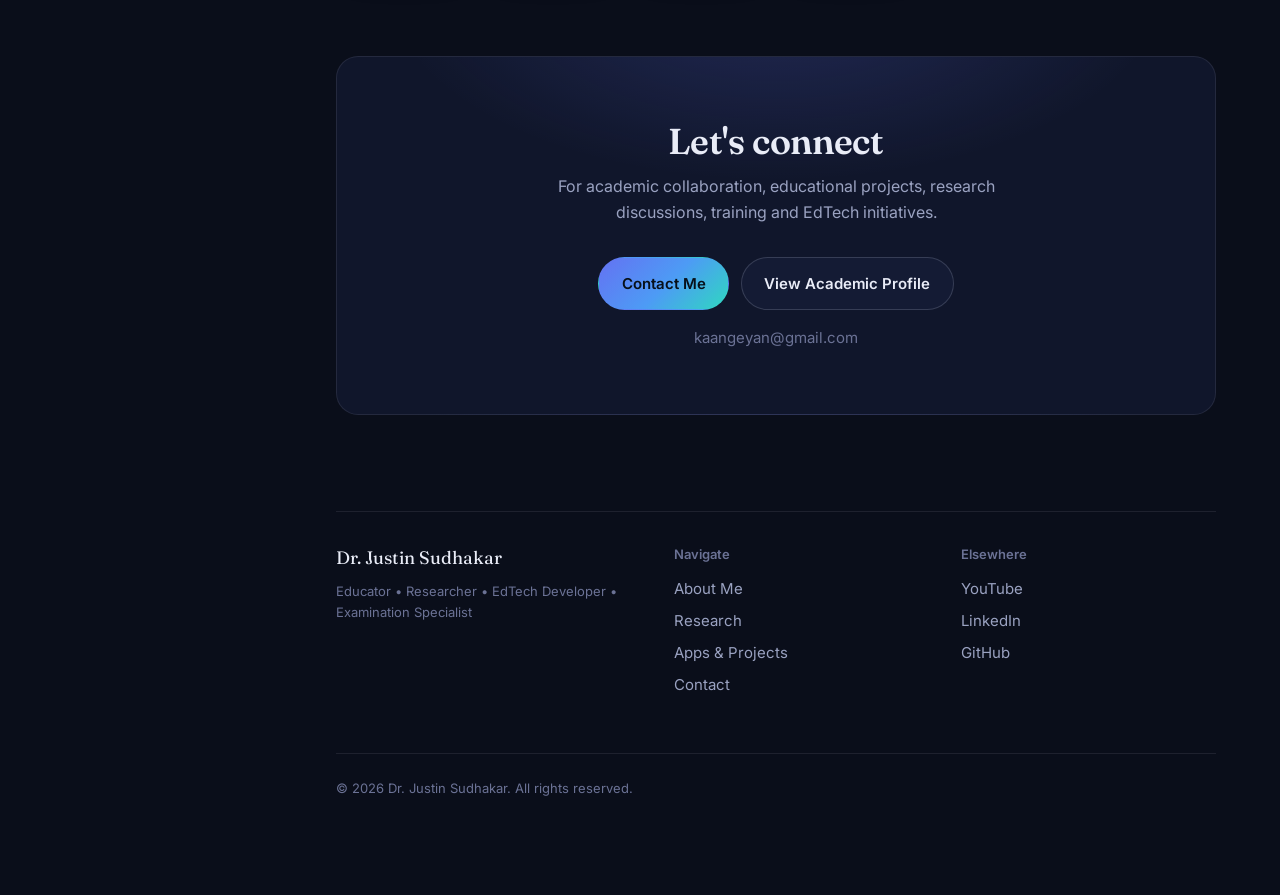
==== commit 4a9e6151: "Clean up portfolio placeholders and redundant content Co-Authored-By: Claude Opus 5.5 <noreply@anthr" ====
--- a/index.html
+++ b/index.html
@@ -46,7 +46,7 @@
         <li><a class="nav-link" href="research.html"><span class="nav-icon">🔬</span>Research</a></li>
         <li><a class="nav-link" href="projects.html"><span class="nav-icon">📱</span>Apps &amp; Projects</a></li>
         <li><a class="nav-link" href="publications.html"><span class="nav-icon">📄</span>Publications</a></li>
-        <li><a class="nav-link" href="certifications.html"><span class="nav-icon">🏅</span>Certifications</a></li>
+        <li><a class="nav-link" href="certifications.html"><span class="nav-icon">🏅</span>Workshops</a></li>
         <li><a class="nav-link" href="resources.html"><span class="nav-icon">📚</span>Resources</a></li>
         <li><a class="nav-link" href="experience.html"><span class="nav-icon">💼</span>Experience</a></li>
         <li><a class="nav-link" href="youtube.html"><span class="nav-icon">▶️</span>YouTube &amp; Learning</a></li>
@@ -94,7 +94,7 @@
           <li><a class="nav-link" href="research.html"><span class="nav-icon">🔬</span>Research</a></li>
           <li><a class="nav-link" href="projects.html"><span class="nav-icon">📱</span>Apps &amp; Projects</a></li>
           <li><a class="nav-link" href="publications.html"><span class="nav-icon">📄</span>Publications</a></li>
-          <li><a class="nav-link" href="certifications.html"><span class="nav-icon">🏅</span>Certifications</a></li>
+          <li><a class="nav-link" href="certifications.html"><span class="nav-icon">🏅</span>Workshops</a></li>
           <li><a class="nav-link" href="resources.html"><span class="nav-icon">📚</span>Resources</a></li>
           <li><a class="nav-link" href="experience.html"><span class="nav-icon">💼</span>Experience</a></li>
           <li><a class="nav-link" href="youtube.html"><span class="nav-icon">▶️</span>YouTube &amp; Learning</a></li>
@@ -117,8 +117,8 @@
         <p class="hero-copy">
           An educator and researcher with a Ph.D. in Education and 16+ years of teaching,
           research and academic experience across undergraduate, postgraduate and Ph.D. education.
-          His work also includes coordinating online examinations and building educational
-          applications, four of which are published on Google Play.
+          He currently works as Exam Proctor Coordinator and LMS Manager at Rocheston and builds
+          educational applications, four of which are published on Google Play.
         </p>
         <div class="hero-actions">
           <a class="btn btn-primary" href="projects.html">Explore My Work</a>
@@ -412,7 +412,7 @@
         <div>
           <p class="eyebrow">Academic Output</p>
           <h2 class="section-title" id="academic-output-title">Academic Output &amp; Knowledge Contributions</h2>
-          <p class="section-lede">Research, presentations, learning resources and other academic contributions will continue to be documented and verified over time.</p>
+          <p class="section-lede">Publications, research projects, educational applications and workshops documented across this portfolio.</p>
         </div>
         <a class="btn btn-ghost" href="publications.html">Explore Academic Output</a>
       </div>
@@ -423,19 +423,19 @@
           <p class="focus-desc"><a href="publications.html" style="color:var(--teal);">8 publications</a>: 7 journal articles and 1 book chapter.</p>
         </div>
         <div class="card focus-card">
-          <div class="focus-icon" aria-hidden="true">🎤</div>
-          <h3 class="focus-title">Conference &amp; Presentations</h3>
-          <p class="focus-desc">Academic talks and knowledge-sharing sessions, added as verified.</p>
-        </div>
-        <div class="card focus-card">
-          <div class="focus-icon" aria-hidden="true">📘</div>
-          <h3 class="focus-title">Academic Resources</h3>
-          <p class="focus-desc">Learning resources and research materials, developed over time.</p>
+          <div class="focus-icon" aria-hidden="true">🔬</div>
+          <h3 class="focus-title">Research Projects</h3>
+          <p class="focus-desc"><a href="research.html" style="color:var(--teal);">3 Research Projects</a>: Ph.D., M.Ed. &amp; PG Diploma</p>
+        </div>
+        <div class="card focus-card">
+          <div class="focus-icon" aria-hidden="true">📱</div>
+          <h3 class="focus-title">Educational Applications</h3>
+          <p class="focus-desc"><a href="projects.html" style="color:var(--teal);">4 apps</a> published on Google Play.</p>
         </div>
         <div class="card focus-card">
           <div class="focus-icon" aria-hidden="true">🧑‍🏫</div>
           <h3 class="focus-title">Workshops &amp; Training</h3>
-          <p class="focus-desc">Academic workshops and professional learning activities.</p>
+          <p class="focus-desc"><a href="certifications.html#conducted-title" style="color:var(--teal);">3 documented workshops</a>, including Research Proposal Writing at Jigjiga University.</p>
         </div>
       </div>
     </section>
@@ -446,31 +446,9 @@
         <div>
           <p class="eyebrow">Resources</p>
           <h2 class="section-title" id="resources-preview-title">Knowledge Should Be Accessible</h2>
-          <p class="section-lede">A growing hub for research resources, teaching materials, digital learning content and useful academic resources.</p>
+          <p class="section-lede">Research methodology topics, teaching and research videos, and links to educational applications.</p>
         </div>
         <a class="btn btn-ghost" href="resources.html">Explore Resources</a>
-      </div>
-      <div class="focus-grid">
-        <div class="card focus-card">
-          <div class="focus-icon" aria-hidden="true">🔬</div>
-          <h3 class="focus-title">Research Methodology</h3>
-          <p class="focus-desc">Resources related to research design and educational research.</p>
-        </div>
-        <div class="card focus-card">
-          <div class="focus-icon" aria-hidden="true">✍️</div>
-          <h3 class="focus-title">Academic Writing</h3>
-          <p class="focus-desc">Resources supporting academic and research writing.</p>
-        </div>
-        <div class="card focus-card">
-          <div class="focus-icon" aria-hidden="true">🎓</div>
-          <h3 class="focus-title">Teaching &amp; Learning</h3>
-          <p class="focus-desc">Materials related to teaching and learning design.</p>
-        </div>
-        <div class="card focus-card">
-          <div class="focus-icon" aria-hidden="true">💻</div>
-          <h3 class="focus-title">Digital Learning</h3>
-          <p class="focus-desc">Digital learning materials and educational experiences.</p>
-        </div>
       </div>
     </section>
 
@@ -508,16 +486,16 @@
       </div>
     </section>
 
-    <!-- ===== Certifications ===== -->
+    <!-- ===== Workshops ===== -->
     <section class="page-section" aria-labelledby="cert-preview-title">
-      <p class="eyebrow">Professional Development</p>
-      <h2 class="section-title" id="cert-preview-title" style="margin-top:var(--sp-2); font-size:var(--fs-xl);">Professional Development</h2>
+      <p class="eyebrow">Workshops</p>
+      <h2 class="section-title" id="cert-preview-title" style="margin-top:var(--sp-2); font-size:var(--fs-xl);">Workshops &amp; Professional Development</h2>
       <div class="card journey-panel" style="margin-top:var(--sp-5);">
         <div>
-          <div class="teach-title" style="font-size:var(--fs-md); color:var(--text);">Professional Learning</div>
-          <p class="journey-copy">Professional development complements Dr. Justin Sudhakar's academic background, extending across several broad areas of work and learning.</p>
-        </div>
-        <a class="btn btn-secondary journey-btn" href="certifications.html">View Certifications</a>
+          <div class="teach-title" style="font-size:var(--fs-md); color:var(--text);">Workshops &amp; Training</div>
+          <p class="journey-copy">Workshops and training sessions documented in this portfolio, including photographs from the Research Proposal Writing Workshop at Jigjiga University.</p>
+        </div>
+        <a class="btn btn-secondary journey-btn" href="certifications.html">View Workshops</a>
       </div>
     </section>
 
@@ -595,7 +573,7 @@
         <a class="card quick-link" href="research.html">Research</a>
         <a class="card quick-link" href="projects.html">Apps &amp; Projects</a>
         <a class="card quick-link" href="publications.html">Publications</a>
-        <a class="card quick-link" href="certifications.html">Certifications</a>
+        <a class="card quick-link" href="certifications.html">Workshops</a>
         <a class="card quick-link" href="resources.html">Resources</a>
         <a class="card quick-link" href="experience.html">Experience</a>
         <a class="card quick-link" href="contact.html">Contact</a>
